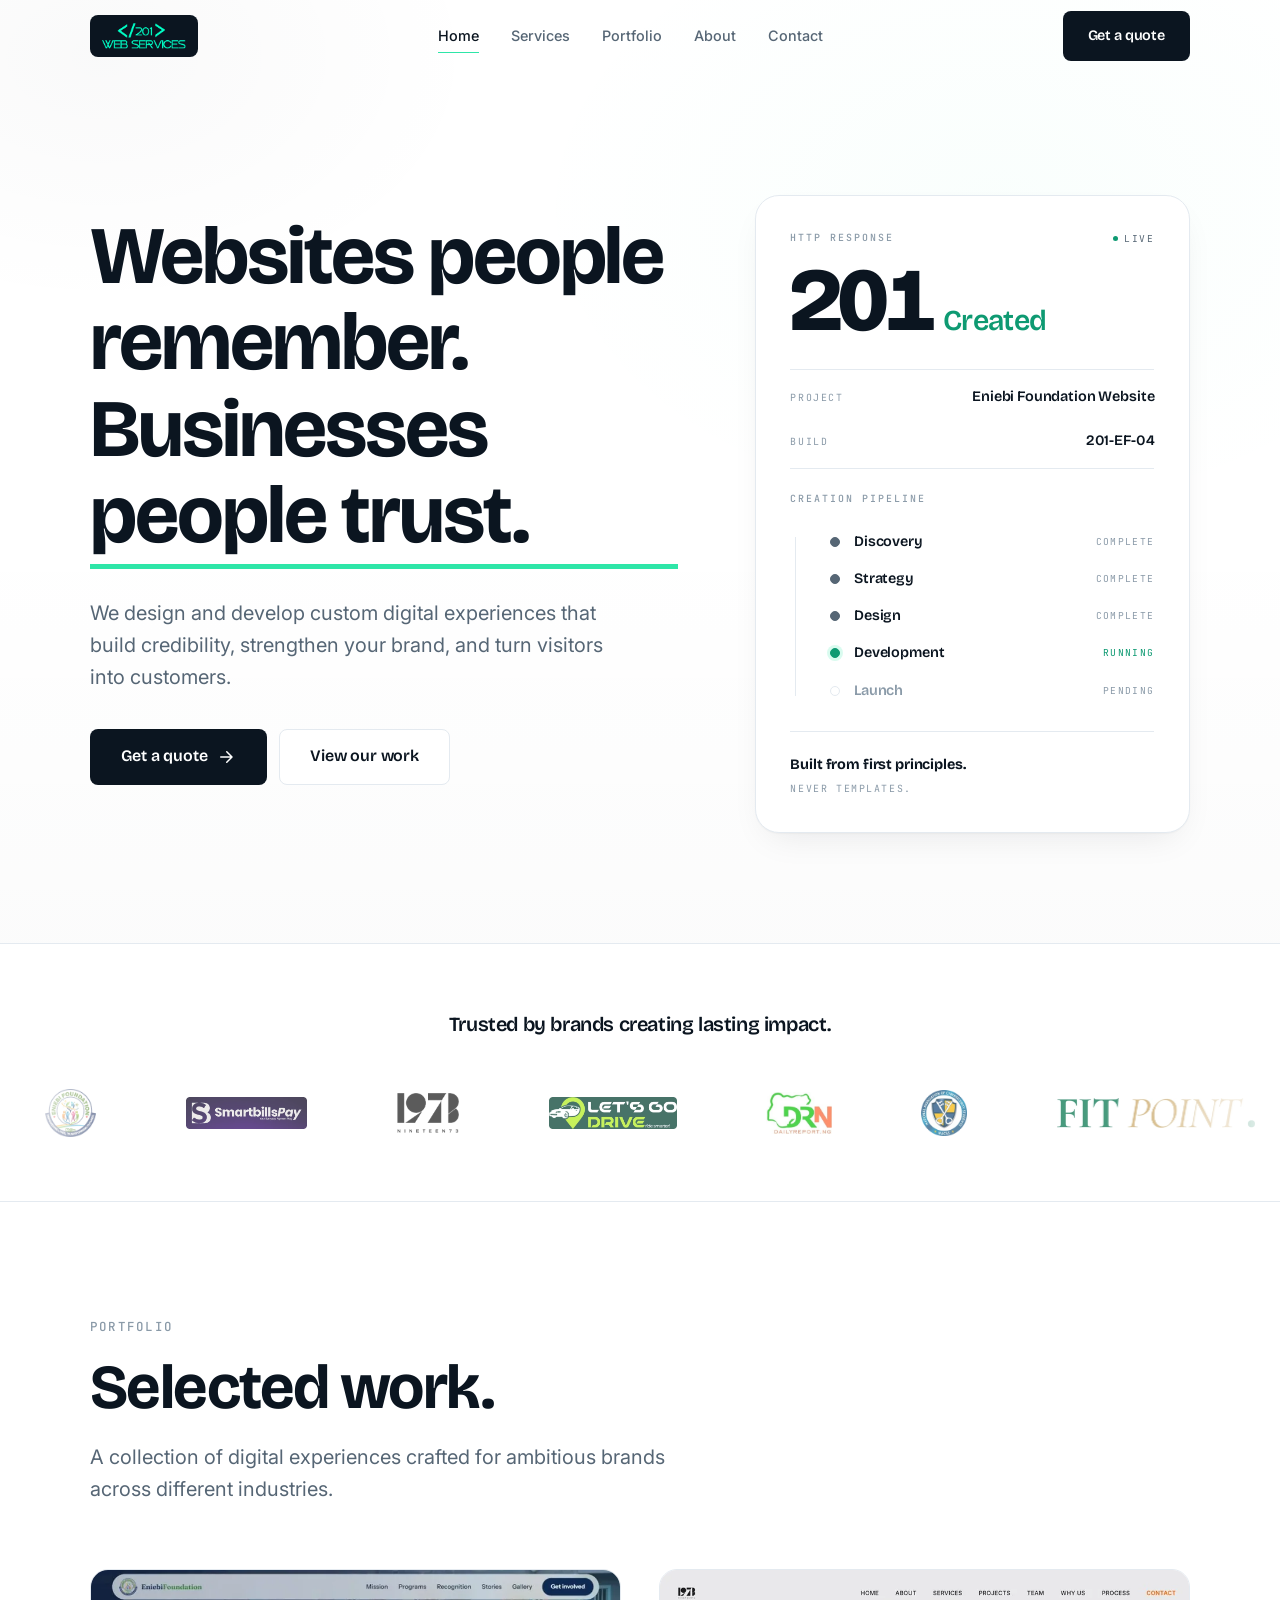
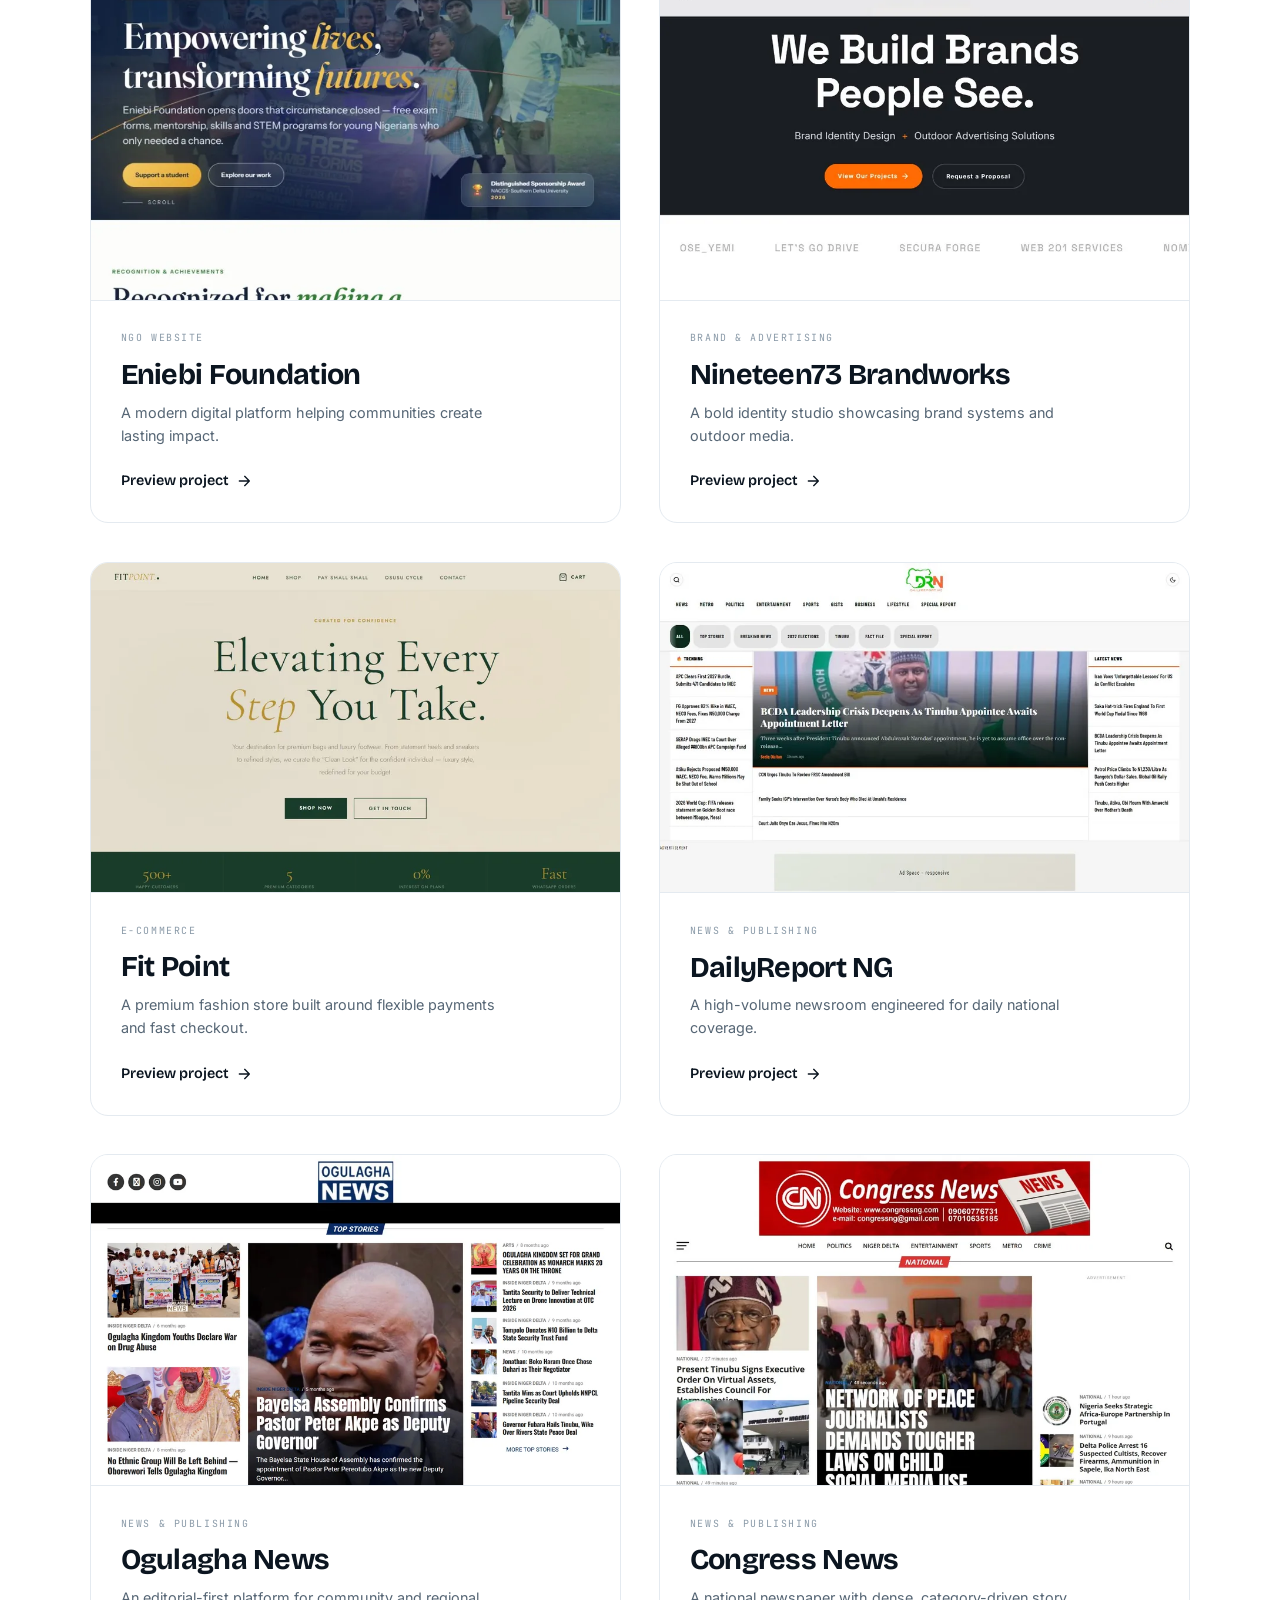
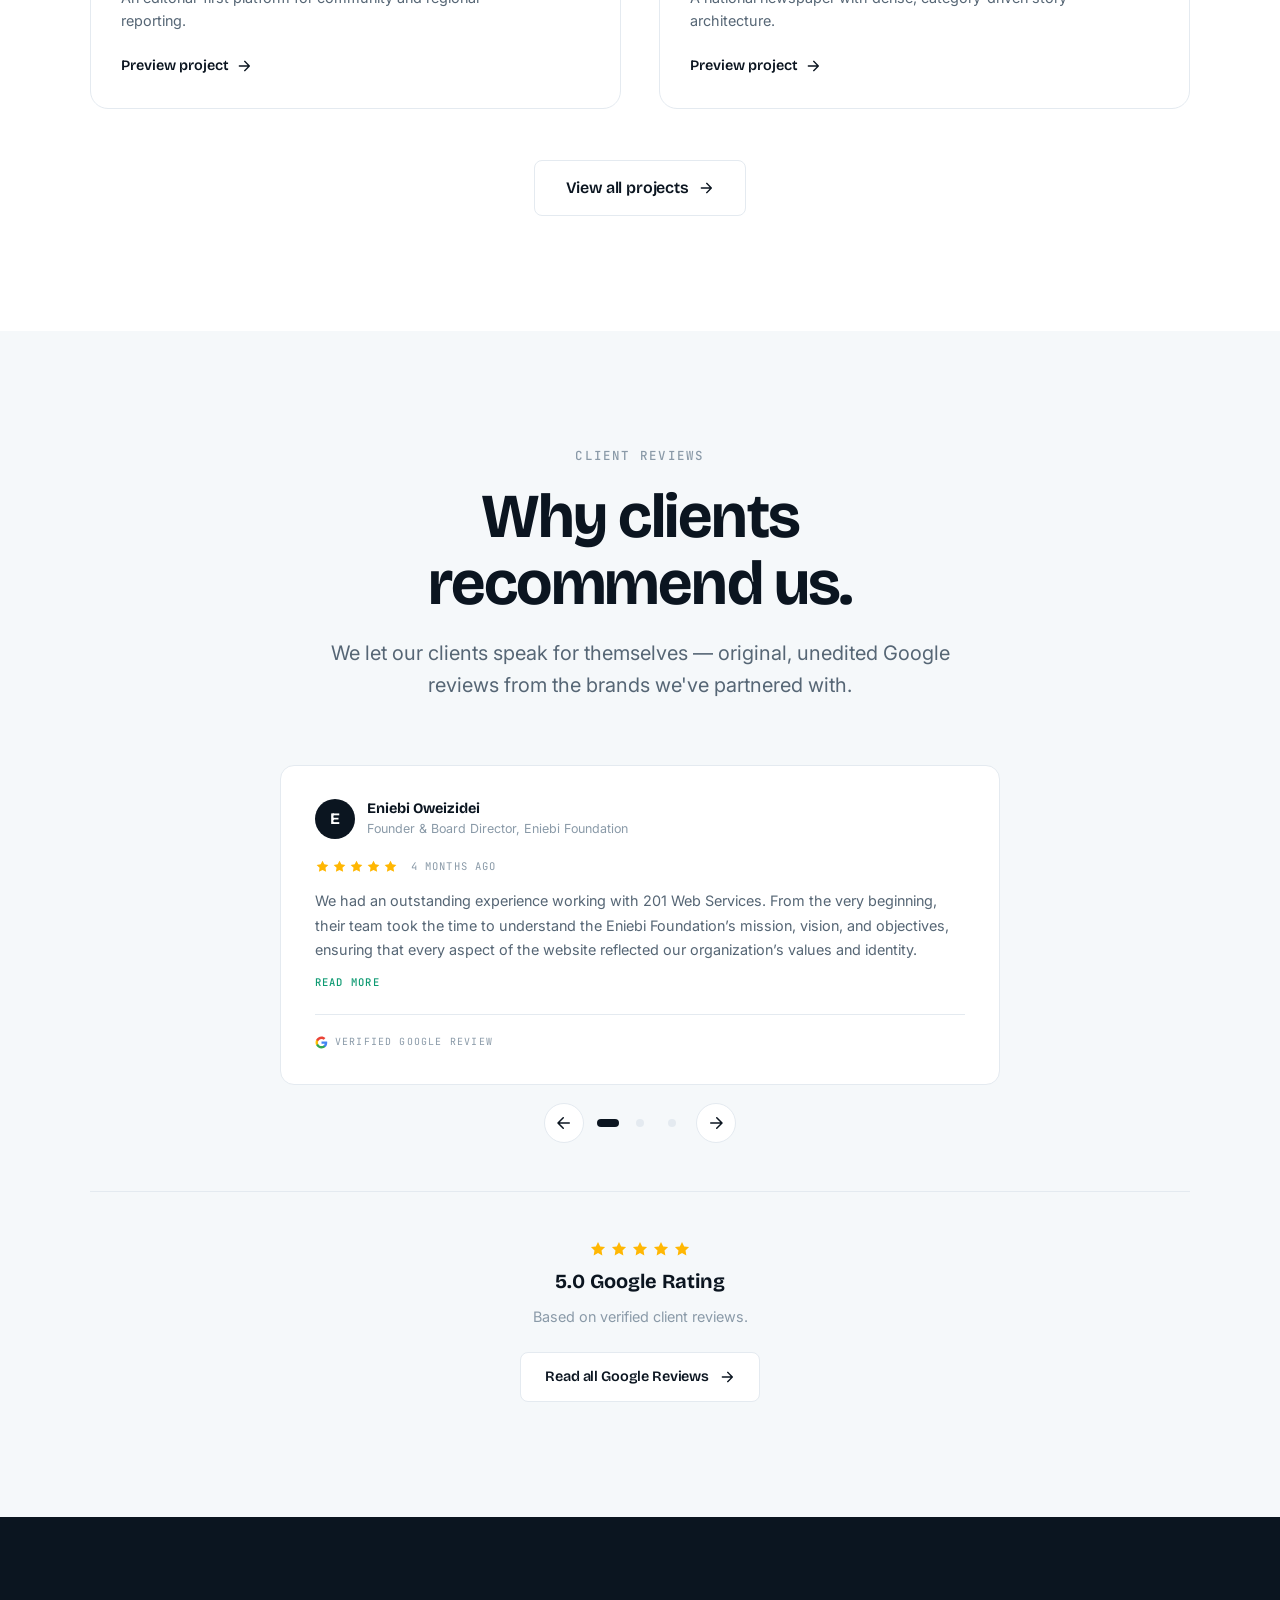
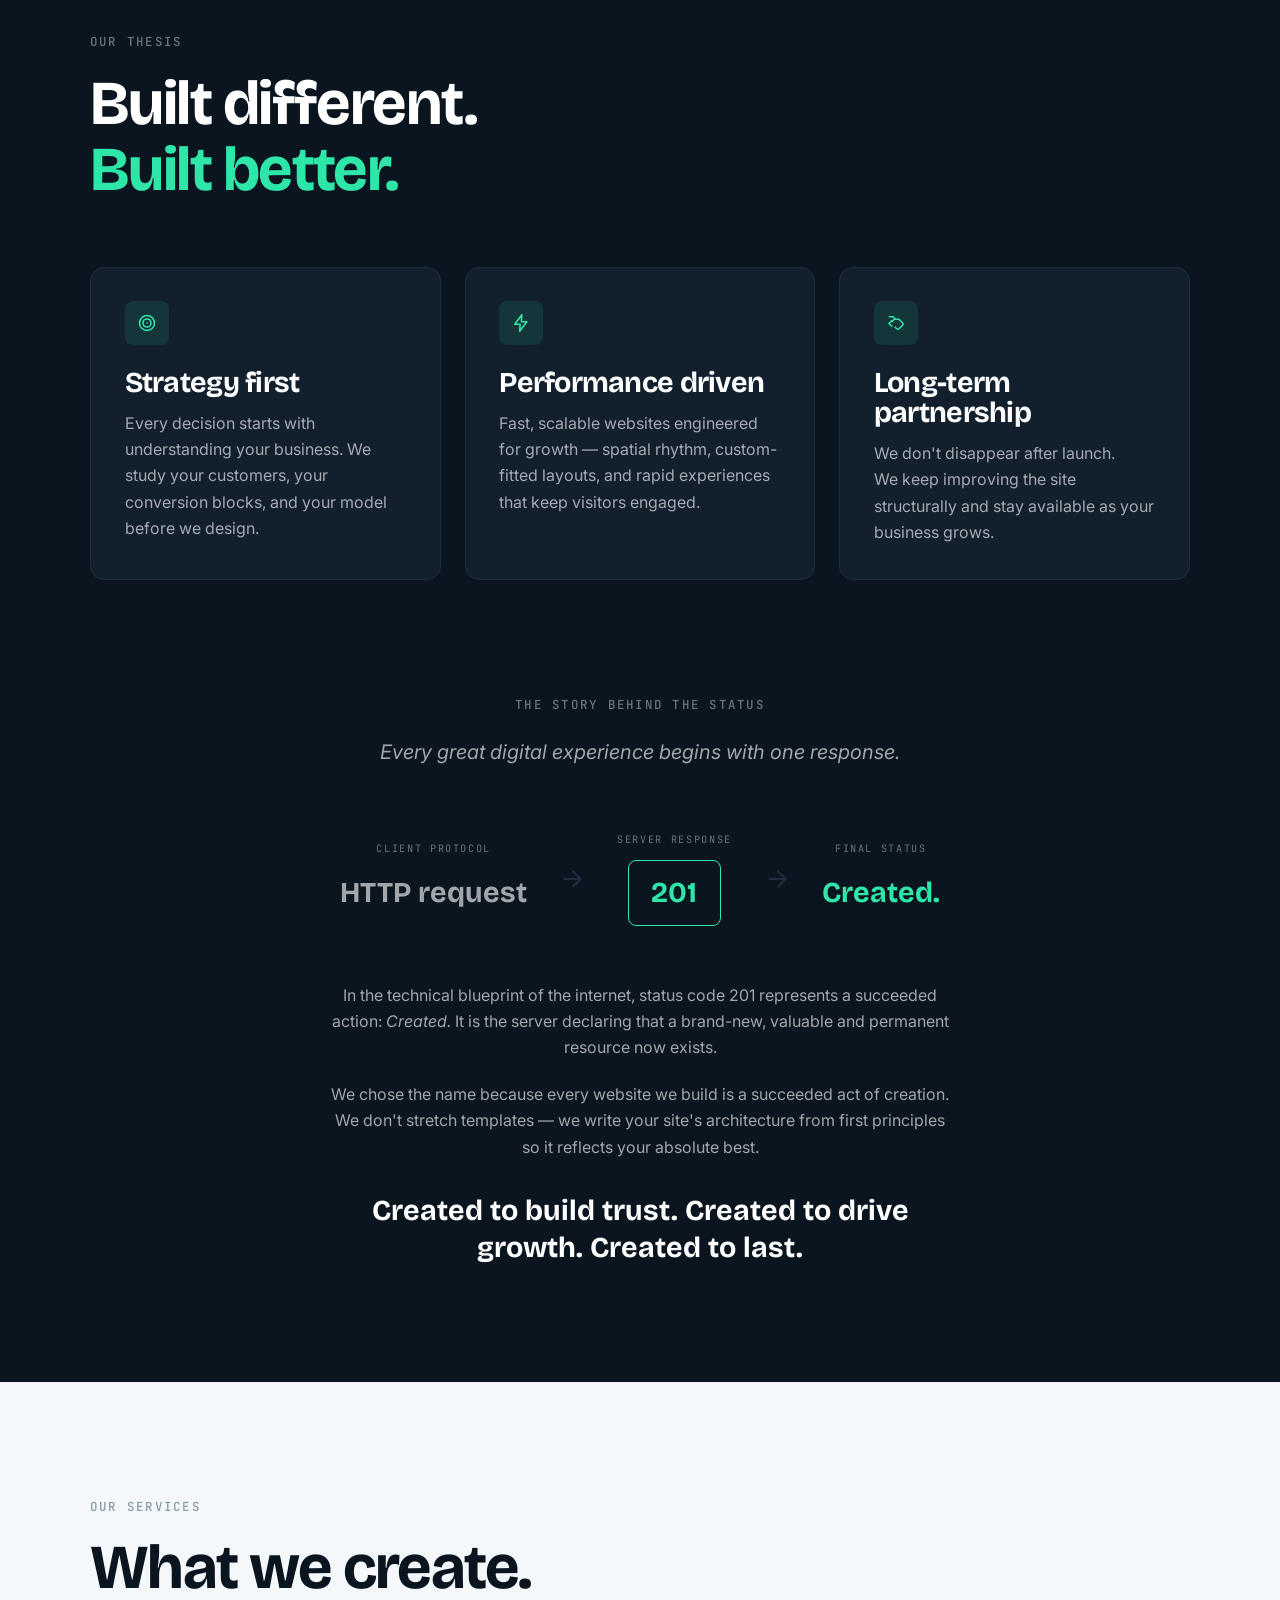
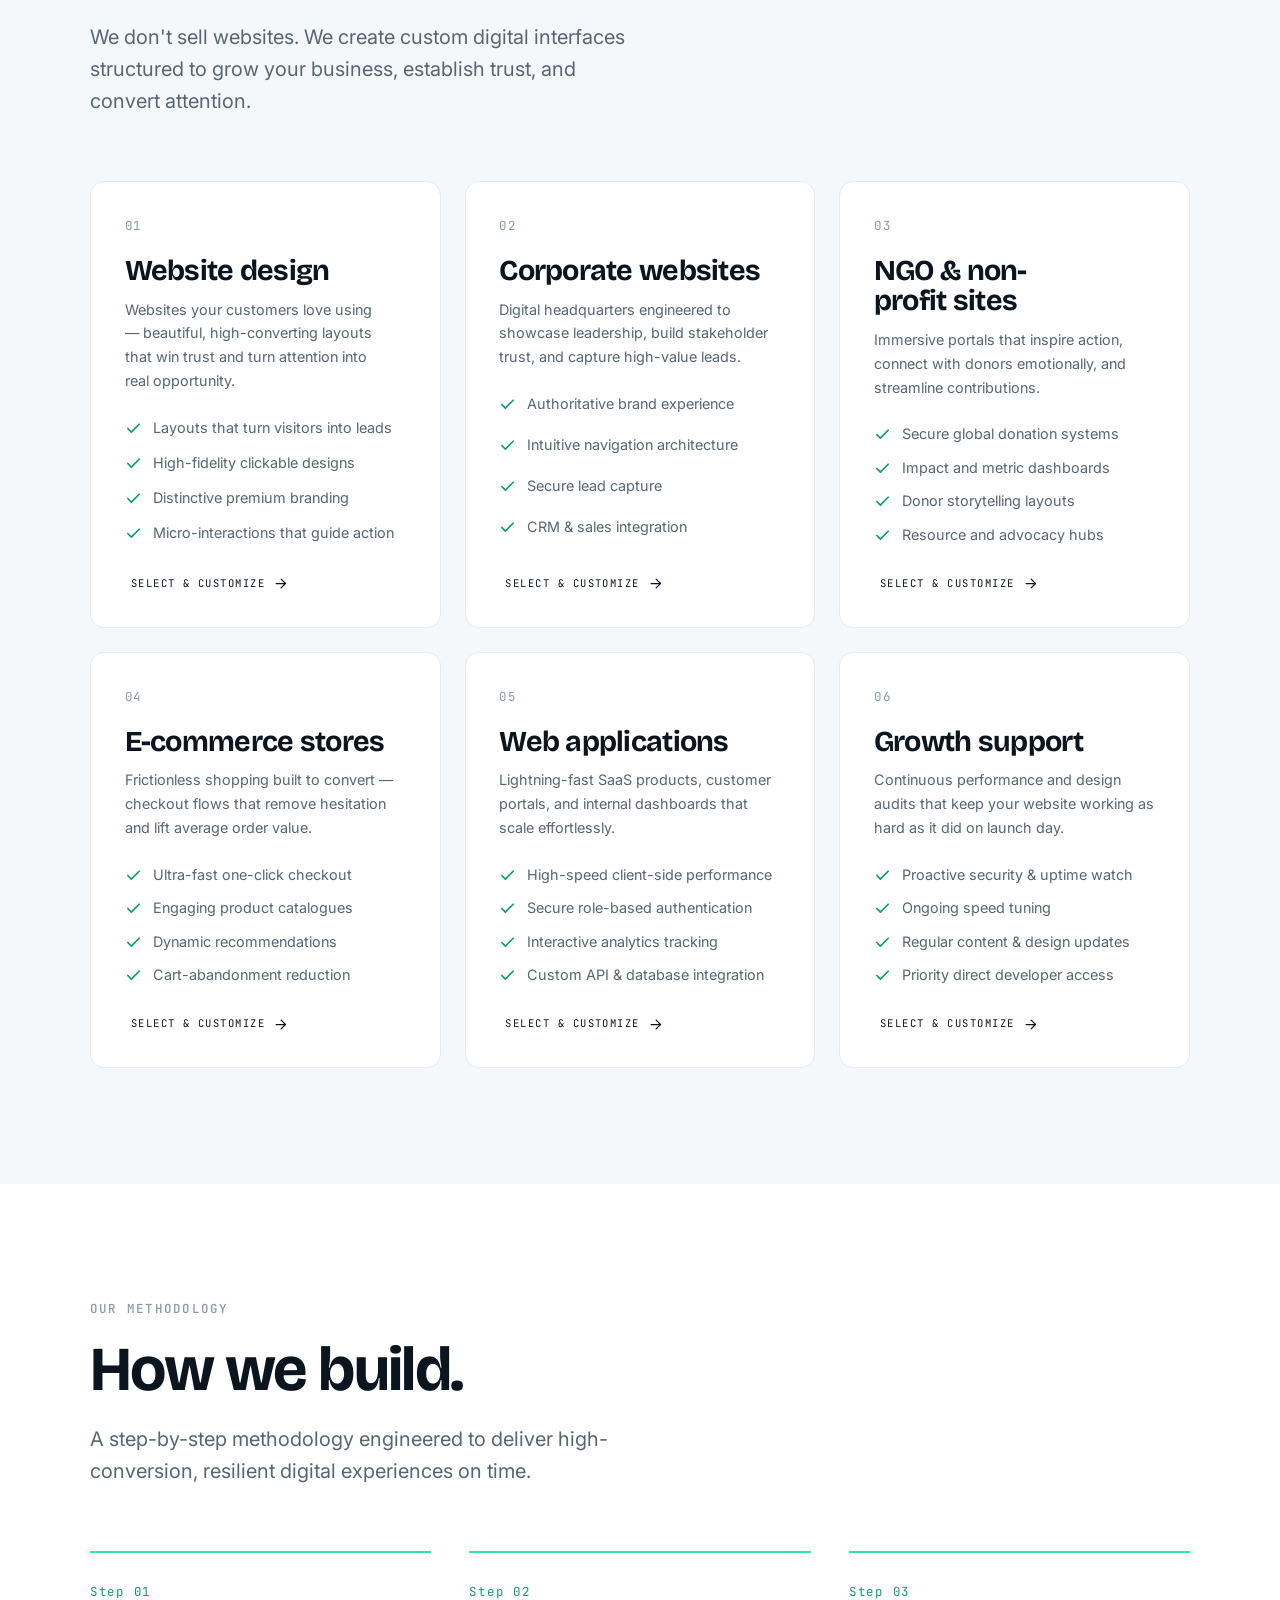
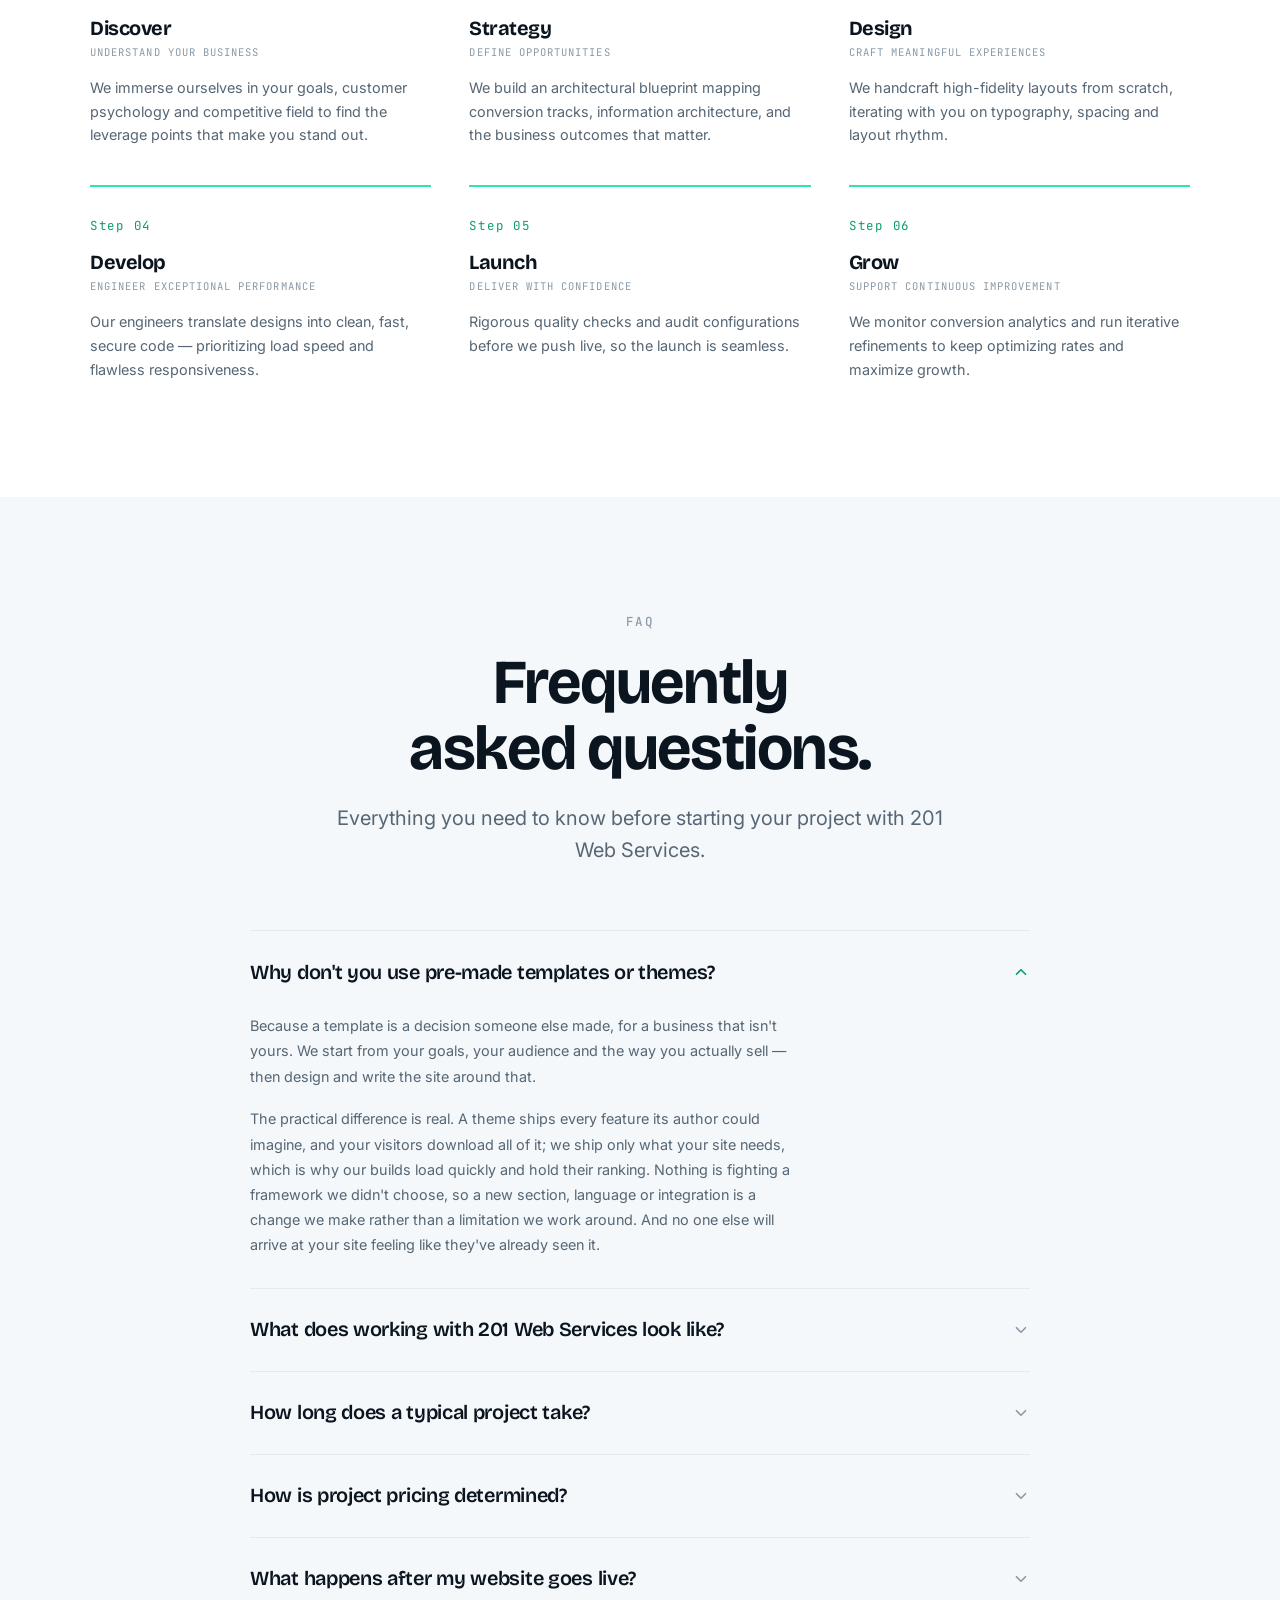
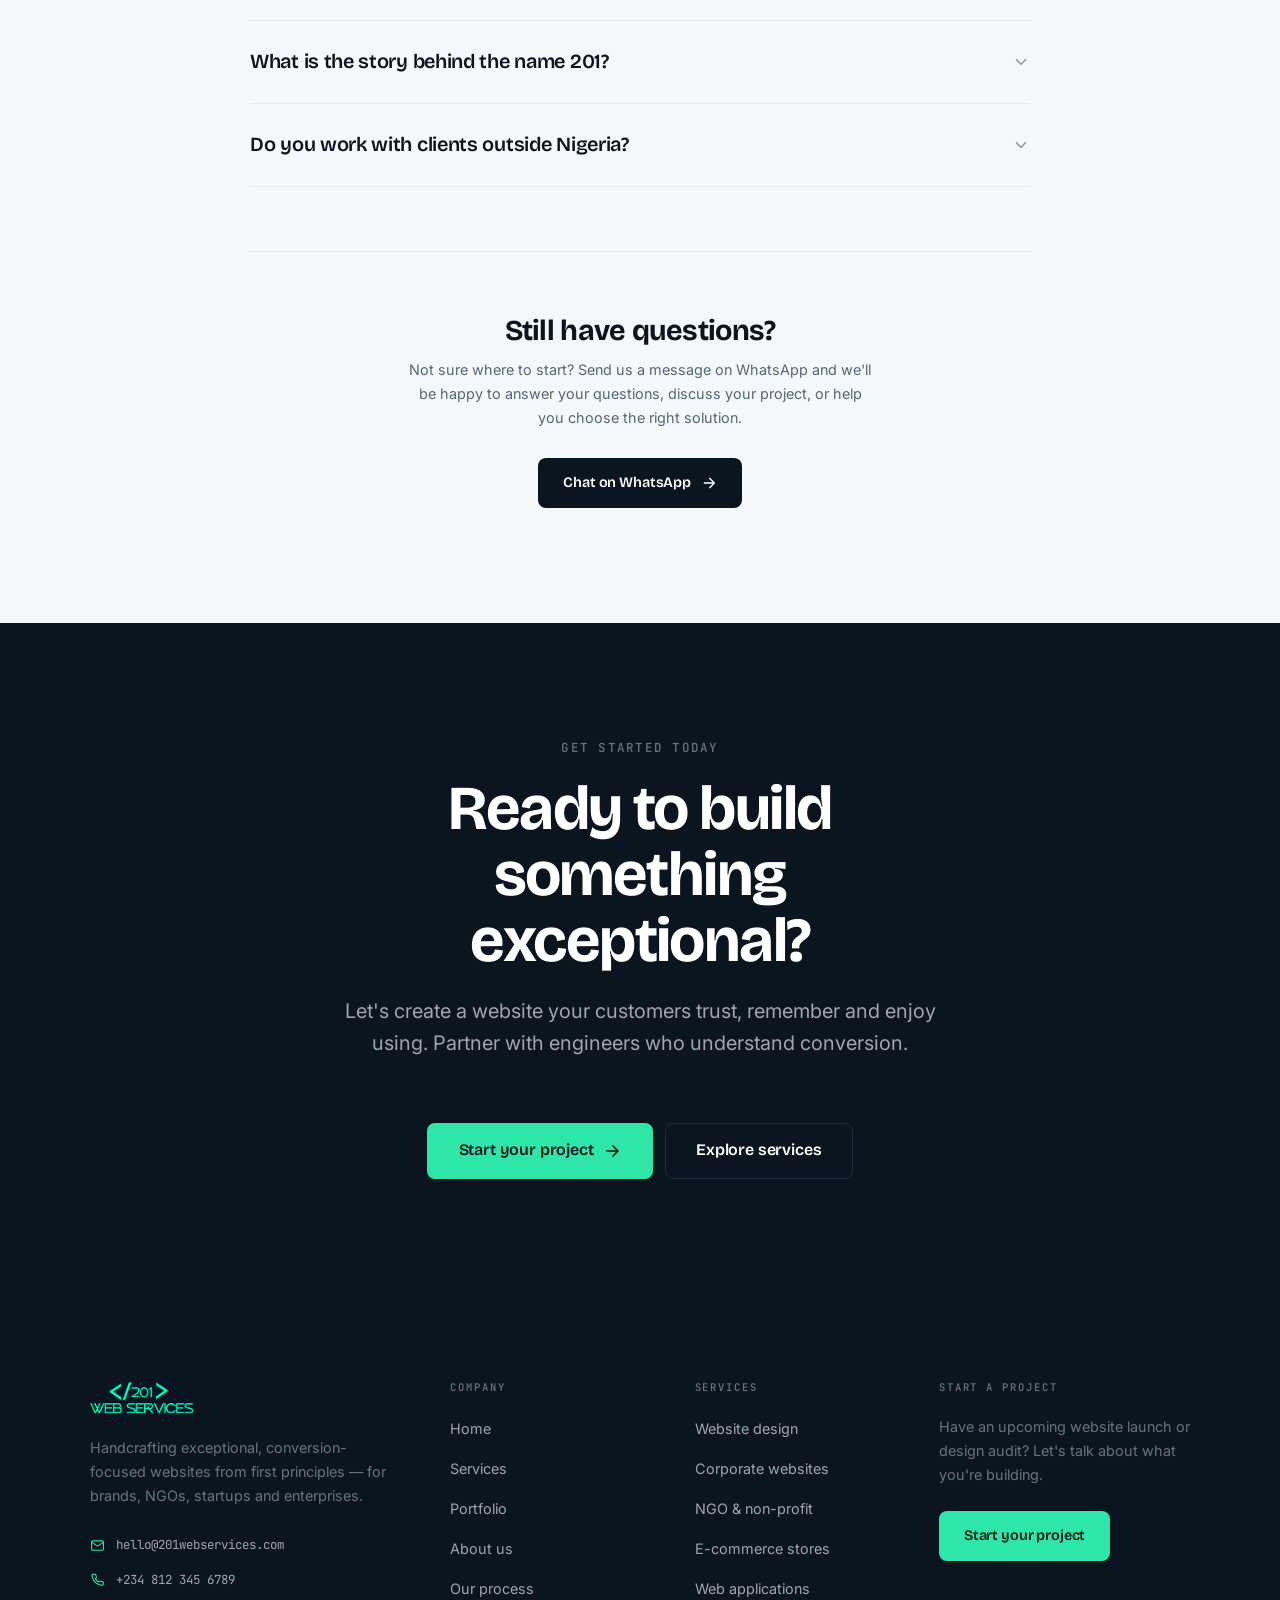
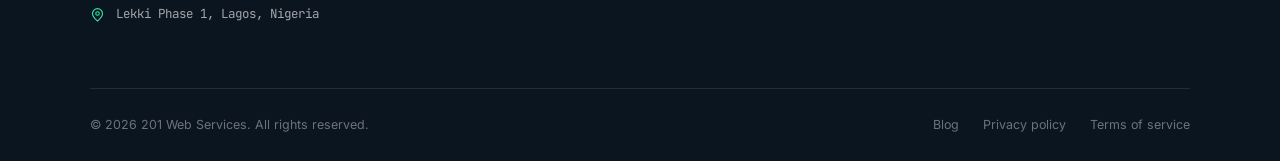
==== index.html @ b35ad569 "Add files via upload" ====
<!DOCTYPE html>
<html lang="en">
<head>
<meta charset="utf-8">
<meta name="viewport" content="width=device-width, initial-scale=1">
<title>201 Web Services — Beautiful Websites. Profitable Businesses.</title>
<meta name="description" content="We handcraft high-converting custom websites for brands, NGOs, startups and enterprises. Designed for growth. Engineered for trust. Lagos → Global.">
<meta name="theme-color" content="#0B1520">

<meta property="og:type" content="website">
<meta property="og:title" content="201 Web Services — Beautiful Websites. Profitable Businesses.">
<meta property="og:description" content="Handcrafting exceptional, conversion-focused websites from first principles.">
<meta property="og:image" content="https://201webservices.com/assets/og-image.png">
<meta name="twitter:card" content="summary_large_image">
<link rel="canonical" href="https://201webservices.com/">

<link rel="icon" href="assets/favicon.svg" type="image/svg+xml">

<link rel="preconnect" href="https://fonts.googleapis.com">
<link rel="preconnect" href="https://fonts.gstatic.com" crossorigin>
<link href="https://fonts.googleapis.com/css2?family=Bricolage+Grotesque:opsz,wght@12..96,600;12..96,700;12..96,800&family=Inter:wght@400;500;600&family=JetBrains+Mono:wght@400;500;700&display=swap" rel="stylesheet">

<link rel="stylesheet" href="css/styles.css">

<!-- Flags JS support before paint so reveal animations never hide content
     from users whose script fails to load. -->
<script>document.documentElement.classList.add('js');</script>
</head>
<body>

<a class="skip-link" href="#main">Skip to content</a>

<!-- Icon sprite: defined once, referenced with <use> throughout -->
<svg class="sprite" width="0" height="0" aria-hidden="true">
  <defs>
    <g id="i-check"><path d="M20 6 9 17l-5-5" fill="none" stroke="currentColor" stroke-width="2.4" stroke-linecap="round" stroke-linejoin="round"/></g>
    <g id="i-check-circle"><circle cx="12" cy="12" r="9.5" fill="none" stroke="currentColor" stroke-width="1.8"/><path d="M8 12.3l2.6 2.6L16 9.5" fill="none" stroke="currentColor" stroke-width="2" stroke-linecap="round" stroke-linejoin="round"/></g>
    <g id="i-arrow-right"><path d="M5 12h14m-6-7 7 7-7 7" fill="none" stroke="currentColor" stroke-width="2" stroke-linecap="round" stroke-linejoin="round"/></g>
    <g id="i-chevron-down"><path d="m6 9 6 6 6-6" fill="none" stroke="currentColor" stroke-width="2.2" stroke-linecap="round" stroke-linejoin="round"/></g>
    <g id="i-star"><path d="m12 2.6 2.9 5.9 6.5.95-4.7 4.6 1.1 6.45L12 17.45 6.2 20.5l1.1-6.45-4.7-4.6 6.5-.95z" fill="currentColor"/></g>
    <g id="i-close"><path d="M18 6 6 18M6 6l12 12" fill="none" stroke="currentColor" stroke-width="2" stroke-linecap="round"/></g>
    <g id="i-menu"><path d="M3 6h18M3 12h18M3 18h18" fill="none" stroke="currentColor" stroke-width="2" stroke-linecap="round"/></g>
    <g id="i-mail"><rect x="2.5" y="4.5" width="19" height="15" rx="2.5" fill="none" stroke="currentColor" stroke-width="1.8"/><path d="m3 7 9 6 9-6" fill="none" stroke="currentColor" stroke-width="1.8" stroke-linecap="round"/></g>
    <g id="i-phone"><path d="M21 16.9v2.6a1.8 1.8 0 0 1-2 1.8 17.6 17.6 0 0 1-7.7-2.7 17.4 17.4 0 0 1-5.3-5.3A17.6 17.6 0 0 1 3.3 5.5a1.8 1.8 0 0 1 1.8-2h2.6a1.8 1.8 0 0 1 1.8 1.6c.1 1 .3 1.9.6 2.8a1.8 1.8 0 0 1-.4 1.9l-1.1 1.1a14.4 14.4 0 0 0 5.3 5.3l1.1-1.1a1.8 1.8 0 0 1 1.9-.4c.9.3 1.8.5 2.8.6a1.8 1.8 0 0 1 1.6 1.9z" fill="none" stroke="currentColor" stroke-width="1.8" stroke-linejoin="round"/></g>
    <g id="i-pin"><path d="M20 10.5c0 5.5-8 12-8 12s-8-6.5-8-12a8 8 0 0 1 16 0z" fill="none" stroke="currentColor" stroke-width="1.8" stroke-linejoin="round"/><circle cx="12" cy="10.3" r="2.8" fill="none" stroke="currentColor" stroke-width="1.8"/></g>
    <g id="i-target"><circle cx="12" cy="12" r="9" fill="none" stroke="currentColor" stroke-width="1.9"/><circle cx="12" cy="12" r="4.8" fill="none" stroke="currentColor" stroke-width="1.9"/><circle cx="12" cy="12" r="1" fill="currentColor"/></g>
    <g id="i-zap"><path d="M13 2 4.5 13.5H11l-.6 8.5L19 10.5h-6.5z" fill="none" stroke="currentColor" stroke-width="1.9" stroke-linejoin="round"/></g>
    <g id="i-handshake"><path d="m11 17 2 2a1.8 1.8 0 0 0 2.6 0l4.4-4.4a1.8 1.8 0 0 0 0-2.6L15.5 7.5H10L7 10.5" fill="none" stroke="currentColor" stroke-width="1.8" stroke-linecap="round" stroke-linejoin="round"/><path d="M3.5 12.5 7 9m-3.5 3.5L7 16m4-9L8.5 4.5H4" fill="none" stroke="currentColor" stroke-width="1.8" stroke-linecap="round" stroke-linejoin="round"/></g>
    <g id="i-google"><path fill="#4285F4" d="M22.56 12.25c0-.78-.07-1.53-.2-2.25H12v4.26h5.92c-.26 1.37-1.04 2.53-2.21 3.31v2.77h3.57c2.08-1.92 3.28-4.74 3.28-8.09z"/><path fill="#34A853" d="M12 23c2.97 0 5.46-.98 7.28-2.66l-3.57-2.77c-.98.66-2.23 1.06-3.71 1.06-2.86 0-5.29-1.93-6.16-4.53H2.18v2.84C3.99 20.53 7.7 23 12 23z"/><path fill="#FBBC05" d="M5.84 14.09c-.22-.66-.35-1.36-.35-2.09s.13-1.43.35-2.09V7.07H2.18C1.43 8.55 1 10.22 1 12s.43 3.45 1.18 4.93l2.85-2.22.81-.62z"/><path fill="#EA4335" d="M12 5.38c1.62 0 3.06.56 4.21 1.64l3.15-3.15C17.45 2.09 14.97 1 12 1 7.7 1 3.99 3.47 2.18 7.07l3.66 2.84c.87-2.6 3.3-4.53 6.16-4.53z"/></g>
  </defs>
</svg>

<!-- ============================================================ Header -->
<header class="header" id="header">
  <div class="wrap">
    <a class="brand brand--chip" href="#top" aria-label="201 Web Services — home">
      <img class="brand__logo" src="assets/logo-mark.png" alt=""
           width="123" height="38" decoding="async">
    </a>

    <nav class="nav" id="nav" aria-label="Primary">
      <a href="#top">Home</a>
      <a href="#services">Services</a>
      <a href="projects.html">Portfolio</a>
      <a href="#about">About</a>
      <a href="contact.html">Contact</a>
    </nav>

    <div class="header-actions">
      <button class="btn btn--primary" data-quote>Get a quote</button>
      <button class="burger" id="burger" aria-label="Open menu" aria-expanded="false" aria-controls="drawer">
        <svg width="22" height="22" viewBox="0 0 24 24"><use href="#i-menu"/></svg>
      </button>
    </div>
  </div>
</header>

<div class="drawer" id="drawer">
  <a href="#top">Home</a>
  <a href="#services">Services</a>
  <a href="projects.html">Portfolio</a>
  <a href="#about">About</a>
  <a href="contact.html">Contact</a>
  <button class="btn btn--primary btn--block" data-quote>Get a quote</button>
</div>

<main id="main">

<!-- ============================================================== Hero -->
<section class="hero" id="top">
  <div class="wrap hero-inner">
    <div>
      <h1 data-reveal>
        Websites people remember.<br>
        <span class="u">Businesses people trust.</span>
      </h1>

      <p class="lede" data-reveal>
        We design and develop custom digital experiences that build credibility,
        strengthen your brand, and turn visitors into customers.
      </p>

      <div class="btn-row" data-reveal>
        <button class="btn btn--primary btn--lg" data-quote>
          Get a quote
          <svg width="18" height="18" viewBox="0 0 24 24" aria-hidden="true"><use href="#i-arrow-right"/></svg>
        </button>
        <a class="btn btn--ghost btn--lg" href="#portfolio">View our work</a>
      </div>

      <p class="hero-proof" data-reveal>
        <svg viewBox="0 0 24 24" aria-hidden="true"><use href="#i-check"/></svg>
        Helping businesses turn visitors into customers.
      </p>
    </div>

    <!-- Signature brand element: the Creation Manifest.
         The 201 numeral is treated as a logo — everything else is set as a
         manifest around it: response, project, pipeline, provenance. -->
    <aside class="manifest" data-reveal aria-label="201 Created — a project in the studio">

      <div class="manifest__top">
        <span class="manifest__label">HTTP response</span>
        <span class="manifest__live">
          <span class="manifest__pulse" aria-hidden="true"></span>
          Live
        </span>
      </div>

      <p class="manifest__code">
        <span class="manifest__num">201</span>
        <span class="manifest__created">Created</span>
      </p>

      <dl class="manifest__rows">
        <div>
          <dt>Project</dt>
          <dd>Eniebi Foundation Website</dd>
        </div>
        <div>
          <dt>Build</dt>
          <dd>201-EF-04</dd>
        </div>
      </dl>

      <div class="pipeline">
        <span class="manifest__label">Creation pipeline</span>
        <ol class="pipeline__list">
          <li class="pipe pipe--done"><span class="pipe__mark" aria-hidden="true"></span><span class="pipe__name">Discovery</span><span class="pipe__state">Complete</span></li>
          <li class="pipe pipe--done"><span class="pipe__mark" aria-hidden="true"></span><span class="pipe__name">Strategy</span><span class="pipe__state">Complete</span></li>
          <li class="pipe pipe--done"><span class="pipe__mark" aria-hidden="true"></span><span class="pipe__name">Design</span><span class="pipe__state">Complete</span></li>
          <li class="pipe pipe--active" aria-current="step"><span class="pipe__mark" aria-hidden="true"></span><span class="pipe__name">Development</span><span class="pipe__state">Running</span></li>
          <li class="pipe"><span class="pipe__mark" aria-hidden="true"></span><span class="pipe__name">Launch</span><span class="pipe__state">Pending</span></li>
        </ol>
      </div>

      <footer class="manifest__foot">
        <p class="manifest__principle">Built from first principles.</p>
        <p class="manifest__never">Never templates.</p>
      </footer>
    </aside>
  </div>
</section>

<!-- ========================================================= Trusted by -->
<section class="trusted">
  <div class="wrap">
    <p class="trusted__head" data-reveal>Trusted by brands creating lasting impact.</p>
  </div>

  <!-- Two identical tracks inside one moving rail. The rail travels exactly
       one track width, so the loop point is invisible. -->
  <div class="marquee">
    <div class="marquee__rail">
      <ul class="marquee__track">
        <li class="logo logo--eniebi"><img src="assets/logos/eniebi-foundation.webp" alt="Eniebi Foundation" width="129" height="120" decoding="async"></li>
        <li class="logo logo--smartbillspay"><img src="assets/logos/smartbillspay.webp" alt="SmartbillsPay" width="455" height="120" decoding="async"></li>
        <li class="logo logo--nineteen73"><img src="assets/logos/nineteen73.webp" alt="Nineteen73" width="187" height="120" decoding="async"></li>
        <li class="logo logo--letsgodrive"><img src="assets/logos/lets-go-drive.webp" alt="Let's Go Drive" width="479" height="120" decoding="async"></li>
        <li class="logo logo--drn"><img src="assets/logos/dailyreport-ng.webp" alt="DailyReport.NG" width="187" height="120" decoding="async"></li>
        <li class="logo logo--nacss"><img src="assets/logos/nacss.webp" alt="National Association of Cybersecurity Students" width="120" height="120" decoding="async"></li>
        <li class="logo logo--fitpoint"><img src="assets/logos/fit-point.webp" alt="Fit Point" width="794" height="120" decoding="async"></li>
        <li class="logo logo--secura"><img src="assets/logos/secura-forge.webp" alt="SecuraForge" width="162" height="120" decoding="async"></li>
        <li class="logo logo--teemo"><img src="assets/logos/teemo-varieties.webp" alt="Teemo Varieties" width="149" height="120" decoding="async"></li>
        <li class="logo logo--nomxy"><img src="assets/logos/nomxy-bites.webp" alt="Nomxy Bites" width="521" height="120" decoding="async"></li>
        <li class="logo logo--sdu"><img src="assets/logos/southern-delta-university.webp" alt="Southern Delta University" width="106" height="120" decoding="async"></li>
        <li class="logo logo--raida"><img src="assets/logos/raida.webp" alt="Raida" width="92" height="120" decoding="async"></li>
        <li class="logo logo--ogulagha"><img src="assets/logos/ogulagha-news.webp" alt="Ogulagha News" width="120" height="120" decoding="async"></li>
      </ul>
      <ul class="marquee__track" aria-hidden="true">
        <li class="logo logo--eniebi"><img src="assets/logos/eniebi-foundation.webp" alt="" width="129" height="120" decoding="async"></li>
        <li class="logo logo--smartbillspay"><img src="assets/logos/smartbillspay.webp" alt="" width="455" height="120" decoding="async"></li>
        <li class="logo logo--nineteen73"><img src="assets/logos/nineteen73.webp" alt="" width="187" height="120" decoding="async"></li>
        <li class="logo logo--letsgodrive"><img src="assets/logos/lets-go-drive.webp" alt="" width="479" height="120" decoding="async"></li>
        <li class="logo logo--drn"><img src="assets/logos/dailyreport-ng.webp" alt="" width="187" height="120" decoding="async"></li>
        <li class="logo logo--nacss"><img src="assets/logos/nacss.webp" alt="" width="120" height="120" decoding="async"></li>
        <li class="logo logo--fitpoint"><img src="assets/logos/fit-point.webp" alt="" width="794" height="120" decoding="async"></li>
        <li class="logo logo--secura"><img src="assets/logos/secura-forge.webp" alt="" width="162" height="120" decoding="async"></li>
        <li class="logo logo--teemo"><img src="assets/logos/teemo-varieties.webp" alt="" width="149" height="120" decoding="async"></li>
        <li class="logo logo--nomxy"><img src="assets/logos/nomxy-bites.webp" alt="" width="521" height="120" decoding="async"></li>
        <li class="logo logo--sdu"><img src="assets/logos/southern-delta-university.webp" alt="" width="106" height="120" decoding="async"></li>
        <li class="logo logo--raida"><img src="assets/logos/raida.webp" alt="" width="92" height="120" decoding="async"></li>
        <li class="logo logo--ogulagha"><img src="assets/logos/ogulagha-news.webp" alt="" width="120" height="120" decoding="async"></li>
      </ul>
      <ul class="marquee__track" aria-hidden="true">
        <li class="logo logo--eniebi"><img src="assets/logos/eniebi-foundation.webp" alt="" width="129" height="120" decoding="async"></li>
        <li class="logo logo--smartbillspay"><img src="assets/logos/smartbillspay.webp" alt="" width="455" height="120" decoding="async"></li>
        <li class="logo logo--nineteen73"><img src="assets/logos/nineteen73.webp" alt="" width="187" height="120" decoding="async"></li>
        <li class="logo logo--letsgodrive"><img src="assets/logos/lets-go-drive.webp" alt="" width="479" height="120" decoding="async"></li>
        <li class="logo logo--drn"><img src="assets/logos/dailyreport-ng.webp" alt="" width="187" height="120" decoding="async"></li>
        <li class="logo logo--nacss"><img src="assets/logos/nacss.webp" alt="" width="120" height="120" decoding="async"></li>
        <li class="logo logo--fitpoint"><img src="assets/logos/fit-point.webp" alt="" width="794" height="120" decoding="async"></li>
        <li class="logo logo--secura"><img src="assets/logos/secura-forge.webp" alt="" width="162" height="120" decoding="async"></li>
        <li class="logo logo--teemo"><img src="assets/logos/teemo-varieties.webp" alt="" width="149" height="120" decoding="async"></li>
        <li class="logo logo--nomxy"><img src="assets/logos/nomxy-bites.webp" alt="" width="521" height="120" decoding="async"></li>
        <li class="logo logo--sdu"><img src="assets/logos/southern-delta-university.webp" alt="" width="106" height="120" decoding="async"></li>
        <li class="logo logo--raida"><img src="assets/logos/raida.webp" alt="" width="92" height="120" decoding="async"></li>
        <li class="logo logo--ogulagha"><img src="assets/logos/ogulagha-news.webp" alt="" width="120" height="120" decoding="async"></li>
      </ul>
    </div>
  </div>
</section>

<!-- ========================================================== Portfolio -->
<section class="section" id="portfolio">
  <div class="wrap">
    <div class="head" data-reveal>
      <span class="label">Portfolio</span>
      <h2>Selected work.</h2>
      <p class="lede">
        A collection of digital experiences crafted for ambitious brands across
        different industries.
      </p>
    </div>

    <div class="work-grid">
        <button class="work-card" type="button"
                aria-haspopup="dialog"
                data-preview
                data-slug="eniebi-foundation"
                data-name="Eniebi Foundation"
                data-industry="NGO Website"
                data-desc="A modern digital platform helping communities create lasting impact."
                data-domain="eniebifoundation.org"
                data-url="https://eniebifoundation.org"
                data-tech="Custom Build • Tailwind CSS • Netlify"
                data-full="assets/work/eniebi-foundation.webp">
          <span class="work-card__shot">
            <img src="assets/work/eniebi-foundation-card.webp" alt="Eniebi Foundation homepage" width="900" height="562" loading="lazy" decoding="async">
          </span>
          <span class="work-card__body">
            <span class="work-card__industry">NGO Website</span>
            <span class="work-card__name">Eniebi Foundation</span>
            <span class="work-card__desc">A modern digital platform helping communities create lasting impact.</span>
            <span class="work-card__cta">
              Preview project
              <svg viewBox="0 0 24 24" aria-hidden="true"><use href="#i-arrow-right"/></svg>
            </span>
          </span>
        </button>

        <button class="work-card" type="button"
                aria-haspopup="dialog"
                data-preview
                data-slug="nineteen73"
                data-name="Nineteen73 Brandworks"
                data-industry="Brand &amp; Advertising"
                data-desc="A bold identity studio showcasing brand systems and outdoor media."
                data-domain="nineteen73brandworks.ng"
                data-url="https://nineteen73brandworks.ng"
                data-tech="Custom Build • Tailwind CSS • Netlify"
                data-full="assets/work/nineteen73.webp">
          <span class="work-card__shot">
            <img src="assets/work/nineteen73-card.webp" alt="Nineteen73 Brandworks homepage" width="900" height="562" loading="lazy" decoding="async">
          </span>
          <span class="work-card__body">
            <span class="work-card__industry">Brand &amp; Advertising</span>
            <span class="work-card__name">Nineteen73 Brandworks</span>
            <span class="work-card__desc">A bold identity studio showcasing brand systems and outdoor media.</span>
            <span class="work-card__cta">
              Preview project
              <svg viewBox="0 0 24 24" aria-hidden="true"><use href="#i-arrow-right"/></svg>
            </span>
          </span>
        </button>

        <button class="work-card" type="button"
                aria-haspopup="dialog"
                data-preview
                data-slug="fit-point"
                data-name="Fit Point"
                data-industry="E-commerce"
                data-desc="A premium fashion store built around flexible payments and fast checkout."
                data-domain="fitpoint.ng"
                data-url="https://fitpoint.ng"
                data-tech="Custom Storefront • WhatsApp Ordering • Netlify"
                data-full="assets/work/fit-point.webp">
          <span class="work-card__shot">
            <img src="assets/work/fit-point-card.webp" alt="Fit Point homepage" width="900" height="562" loading="lazy" decoding="async">
          </span>
          <span class="work-card__body">
            <span class="work-card__industry">E-commerce</span>
            <span class="work-card__name">Fit Point</span>
            <span class="work-card__desc">A premium fashion store built around flexible payments and fast checkout.</span>
            <span class="work-card__cta">
              Preview project
              <svg viewBox="0 0 24 24" aria-hidden="true"><use href="#i-arrow-right"/></svg>
            </span>
          </span>
        </button>

        <button class="work-card" type="button"
                aria-haspopup="dialog"
                data-preview
                data-slug="dailyreport-ng"
                data-name="DailyReport NG"
                data-industry="News &amp; Publishing"
                data-desc="A high-volume newsroom engineered for daily national coverage."
                data-domain="dailyreport.ng"
                data-url="https://dailyreport.ng"
                data-tech="WordPress • Custom Theme • Performance SEO"
                data-full="assets/work/dailyreport-ng.webp">
          <span class="work-card__shot">
            <img src="assets/work/dailyreport-ng-card.webp" alt="DailyReport NG homepage" width="900" height="562" loading="lazy" decoding="async">
          </span>
          <span class="work-card__body">
            <span class="work-card__industry">News &amp; Publishing</span>
            <span class="work-card__name">DailyReport NG</span>
            <span class="work-card__desc">A high-volume newsroom engineered for daily national coverage.</span>
            <span class="work-card__cta">
              Preview project
              <svg viewBox="0 0 24 24" aria-hidden="true"><use href="#i-arrow-right"/></svg>
            </span>
          </span>
        </button>

        <button class="work-card" type="button"
                aria-haspopup="dialog"
                data-preview
                data-slug="ogulagha-news"
                data-name="Ogulagha News"
                data-industry="News &amp; Publishing"
                data-desc="An editorial-first platform for community and regional reporting."
                data-domain="ogulaghanews.com"
                data-url="https://ogulaghanews.com"
                data-tech="WordPress • Custom Theme • Performance SEO"
                data-full="assets/work/ogulagha-news.webp">
          <span class="work-card__shot">
            <img src="assets/work/ogulagha-news-card.webp" alt="Ogulagha News homepage" width="900" height="562" loading="lazy" decoding="async">
          </span>
          <span class="work-card__body">
            <span class="work-card__industry">News &amp; Publishing</span>
            <span class="work-card__name">Ogulagha News</span>
            <span class="work-card__desc">An editorial-first platform for community and regional reporting.</span>
            <span class="work-card__cta">
              Preview project
              <svg viewBox="0 0 24 24" aria-hidden="true"><use href="#i-arrow-right"/></svg>
            </span>
          </span>
        </button>

        <button class="work-card" type="button"
                aria-haspopup="dialog"
                data-preview
                data-slug="congress-news"
                data-name="Congress News"
                data-industry="News &amp; Publishing"
                data-desc="A national newspaper with dense, category-driven story architecture."
                data-domain="congressng.com"
                data-url="https://www.congressng.com"
                data-tech="WordPress • Custom Theme • Performance SEO"
                data-full="assets/work/congress-news.webp">
          <span class="work-card__shot">
            <img src="assets/work/congress-news-card.webp" alt="Congress News homepage" width="900" height="562" loading="lazy" decoding="async">
          </span>
          <span class="work-card__body">
            <span class="work-card__industry">News &amp; Publishing</span>
            <span class="work-card__name">Congress News</span>
            <span class="work-card__desc">A national newspaper with dense, category-driven story architecture.</span>
            <span class="work-card__cta">
              Preview project
              <svg viewBox="0 0 24 24" aria-hidden="true"><use href="#i-arrow-right"/></svg>
            </span>
          </span>
        </button>
    </div>

    <div class="work-more" data-reveal>
      <a class="btn btn--ghost btn--lg" href="projects.html">
        View all projects
        <svg width="16" height="16" viewBox="0 0 24 24" aria-hidden="true"><use href="#i-arrow-right"/></svg>
      </a>
    </div>
  </div>
</section>

<!-- ============================================================ Reviews -->
<section class="section section--alt">
  <div class="wrap">
    <div class="head head--center" data-reveal>
      <span class="label">Client reviews</span>
      <h2>Why clients recommend us.</h2>
      <p class="lede">
        We let our clients speak for themselves — original, unedited Google
        reviews from the brands we've partnered with.
      </p>
    </div>

    <div class="reviews-slider" data-reveal>
      <div class="reviews-track">

        <article class="card review is-active">
          <div class="review__head">
            <span class="avatar" aria-hidden="true">E</span>
            <span class="review__who">
              <b>Eniebi Oweizidei</b>
              <span>Founder &amp; Board Director, Eniebi Foundation</span>
            </span>
          </div>
          <div class="review__meta">
            <div class="review__stars" role="img" aria-label="Rated 5 out of 5 stars">
              <svg viewBox="0 0 24 24"><use href="#i-star"/></svg><svg viewBox="0 0 24 24"><use href="#i-star"/></svg><svg viewBox="0 0 24 24"><use href="#i-star"/></svg><svg viewBox="0 0 24 24"><use href="#i-star"/></svg><svg viewBox="0 0 24 24"><use href="#i-star"/></svg>
            </div>
            <time class="review__date" datetime="2026-07-15">July 2026</time>
          </div>
          <div class="review__body">
            <p>
              We had an outstanding experience working with 201 Web Services.
              From the very beginning, their team took the time to understand
              the Eniebi Foundation&rsquo;s mission, vision, and objectives, ensuring
              that every aspect of the website reflected our organization&rsquo;s
              values and identity.
            </p>
            <div class="review__rest" id="review-rest-1">
              <div class="review__rest-inner">
                <p>
                  Their professionalism, creativity, attention to detail, and
                  commitment to excellence were evident throughout the entire
                  process. They delivered a modern, visually appealing, and
                  user-friendly website that exceeded our expectations in both
                  design and functionality.
                </p>
                <p>
                  We are extremely pleased with the final result and sincerely
                  appreciate their dedication to delivering a high-quality
                  website. We confidently recommend 201 Web Services to any
                  individual or organization seeking exceptional website design
                  and development services.
                </p>
              </div>
            </div>
          </div>
          <button class="review__more" type="button" aria-expanded="false" aria-controls="review-rest-1">Read more</button>
          <div class="review__foot">
            <span class="review__verified">
              <svg viewBox="0 0 24 24" aria-hidden="true"><use href="#i-google"/></svg>
              Verified Google Review
            </span>
          </div>
        </article>

        <article class="card review">
          <div class="review__head">
            <span class="avatar" aria-hidden="true">O</span>
            <span class="review__who">
              <b>Osolobrugwerukeme Ejakpovi</b>
              <span>Founder, Fit Point</span>
            </span>
          </div>
          <div class="review__meta">
            <div class="review__stars" role="img" aria-label="Rated 5 out of 5 stars">
              <svg viewBox="0 0 24 24"><use href="#i-star"/></svg><svg viewBox="0 0 24 24"><use href="#i-star"/></svg><svg viewBox="0 0 24 24"><use href="#i-star"/></svg><svg viewBox="0 0 24 24"><use href="#i-star"/></svg><svg viewBox="0 0 24 24"><use href="#i-star"/></svg>
            </div>
            <time class="review__date" datetime="2026-07-15">July 2026</time>
          </div>
          <div class="review__body">
            <p>
              I&rsquo;m absolutely blown away, the team took my brand idea for
              Fitpoint and turned it into a beautiful, responsive website that
              truly represents the dream i had, they were creative, reliable,
              professional and mindful with every detail. From start to finish
              the support was top-notch and delivery was on time, my customers
              love the new site and it made building my brand so easy.
            </p>
            <div class="review__rest" id="review-rest-2">
              <div class="review__rest-inner">
                <p>
                  I highly recommend this web service 100%, if you want to
                  build something great, 201 Web Services is the best place to
                  be.
                </p>
              </div>
            </div>
          </div>
          <button class="review__more" type="button" aria-expanded="false" aria-controls="review-rest-2">Read more</button>
          <div class="review__foot">
            <span class="review__verified">
              <svg viewBox="0 0 24 24" aria-hidden="true"><use href="#i-google"/></svg>
              Verified Google Review
            </span>
          </div>
        </article>

        <article class="card review">
          <div class="review__head">
            <span class="avatar" aria-hidden="true">J</span>
            <span class="review__who">
              <b>Joshua Femi</b>
              <span>Verified client</span>
            </span>
          </div>
          <div class="review__meta">
            <div class="review__stars" role="img" aria-label="Rated 5 out of 5 stars">
              <svg viewBox="0 0 24 24"><use href="#i-star"/></svg><svg viewBox="0 0 24 24"><use href="#i-star"/></svg><svg viewBox="0 0 24 24"><use href="#i-star"/></svg><svg viewBox="0 0 24 24"><use href="#i-star"/></svg><svg viewBox="0 0 24 24"><use href="#i-star"/></svg>
            </div>
            <time class="review__date" datetime="2026-07-16">July 2026</time>
          </div>
          <div class="review__body">
            <p>
              Professional, creative, and reliable. 201 Web Services delivered
              a stunning website that perfectly captures our brand identity. We
              couldn&rsquo;t be happier with the outcome.
            </p>
          </div>
          <div class="review__foot">
            <span class="review__verified">
              <svg viewBox="0 0 24 24" aria-hidden="true"><use href="#i-google"/></svg>
              Verified Google Review
            </span>
          </div>
        </article>

      </div>

      <div class="reviews-nav">
        <button class="reviews-arrow" type="button" data-review-prev aria-label="Previous review">
          <svg width="18" height="18" viewBox="0 0 24 24" aria-hidden="true"><use href="#i-arrow-right"/></svg>
        </button>
        <div class="reviews-dots">
          <button class="reviews-dot is-active" type="button" aria-label="Show review by Eniebi Oweizidei" aria-current="true"></button>
          <button class="reviews-dot" type="button" aria-label="Show review by Osolobrugwerukeme Ejakpovi"></button>
          <button class="reviews-dot" type="button" aria-label="Show review by Joshua Femi"></button>
        </div>
        <button class="reviews-arrow" type="button" data-review-next aria-label="Next review">
          <svg width="18" height="18" viewBox="0 0 24 24" aria-hidden="true"><use href="#i-arrow-right"/></svg>
        </button>
      </div>
    </div>

    <div class="gtrust" data-reveal>
      <div class="gtrust__stars" role="img" aria-label="Rated 5.0 out of 5 stars">
        <svg viewBox="0 0 24 24"><use href="#i-star"/></svg><svg viewBox="0 0 24 24"><use href="#i-star"/></svg><svg viewBox="0 0 24 24"><use href="#i-star"/></svg><svg viewBox="0 0 24 24"><use href="#i-star"/></svg><svg viewBox="0 0 24 24"><use href="#i-star"/></svg>
      </div>
      <p class="gtrust__score">5.0 Google Rating</p>
      <p class="gtrust__note">Based on verified client reviews.</p>
      <!-- TODO: point this at the public Google Business profile -->
      <a class="btn btn--ghost" href="#" target="_blank" rel="noopener">
        Read all Google Reviews
        <svg width="16" height="16" viewBox="0 0 24 24" aria-hidden="true"><use href="#i-arrow-right"/></svg>
      </a>
    </div>
  </div>
</section>

<!-- ==================================================== Built different -->
<section class="section section--dark" id="about">
  <div class="wrap">
    <div class="head" data-reveal>
      <span class="label">Our thesis</span>
      <h2>Built different.<br><span class="accent">Built better.</span></h2>
    </div>

    <div class="grid grid--3">
      <article class="card" data-reveal>
        <span class="ico"><svg viewBox="0 0 24 24" aria-hidden="true"><use href="#i-target"/></svg></span>
        <h3>Strategy first</h3>
        <p>
          Every decision starts with understanding your business. We study your
          customers, your conversion blocks, and your model before we design.
        </p>
      </article>

      <article class="card" data-reveal>
        <span class="ico"><svg viewBox="0 0 24 24" aria-hidden="true"><use href="#i-zap"/></svg></span>
        <h3>Performance driven</h3>
        <p>
          Fast, scalable websites engineered for growth — spatial rhythm,
          custom-fitted layouts, and rapid experiences that keep visitors engaged.
        </p>
      </article>

      <article class="card" data-reveal>
        <span class="ico"><svg viewBox="0 0 24 24" aria-hidden="true"><use href="#i-handshake"/></svg></span>
        <h3>Long-term partnership</h3>
        <p>
          We don't disappear after launch. We keep improving the site structurally
          and stay available as your business grows.
        </p>
      </article>
    </div>
  </div>
</section>

<!-- ============================================================ Created -->
<section class="section section--dark section--continues">
  <div class="wrap">
    <div class="head head--center" data-reveal>
      <span class="label">The story behind the status</span>
      <p class="lede"><em>Every great digital experience begins with one response.</em></p>
    </div>

    <div class="flow" data-reveal>
      <div class="flow__node">
        <span>Client protocol</span>
        <b>HTTP request</b>
      </div>
      <span class="flow__arrow" aria-hidden="true"><svg viewBox="0 0 24 24"><use href="#i-arrow-right"/></svg></span>
      <div class="flow__node flow__node--code">
        <span>Server response</span>
        <b>201</b>
      </div>
      <span class="flow__arrow" aria-hidden="true"><svg viewBox="0 0 24 24"><use href="#i-arrow-right"/></svg></span>
      <div class="flow__node flow__node--end">
        <span>Final status</span>
        <b>Created.</b>
      </div>
    </div>

    <div class="prose" data-reveal>
      <p>
        In the technical blueprint of the internet, status code 201 represents a
        succeeded action: <em>Created.</em> It is the server declaring that a
        brand-new, valuable and permanent resource now exists.
      </p>
      <p>
        We chose the name because every website we build is a succeeded act of
        creation. We don't stretch templates — we write your site's architecture
        from first principles so it reflects your absolute best.
      </p>
      <strong>Created to build trust. Created to drive growth. Created to last.</strong>
    </div>
  </div>
</section>

<!-- =========================================================== Services -->
<section class="section section--alt" id="services">
  <div class="wrap">
    <div class="head" data-reveal>
      <span class="label">Our services</span>
      <h2>What we create.</h2>
      <p class="lede">
        We don't sell websites. We create custom digital interfaces structured to
        grow your business, establish trust, and convert attention.
      </p>
    </div>

    <div class="services-grid">
      <article class="card service" data-reveal>
        <span class="service__no">01</span>
        <h3>Website design</h3>
        <p>
          Websites your customers love using — beautiful, high-converting layouts
          that win trust and turn attention into real opportunity.
        </p>
        <ul class="checks">
          <li><svg viewBox="0 0 24 24" aria-hidden="true"><use href="#i-check"/></svg>Layouts that turn visitors into leads</li>
          <li><svg viewBox="0 0 24 24" aria-hidden="true"><use href="#i-check"/></svg>High-fidelity clickable designs</li>
          <li><svg viewBox="0 0 24 24" aria-hidden="true"><use href="#i-check"/></svg>Distinctive premium branding</li>
          <li><svg viewBox="0 0 24 24" aria-hidden="true"><use href="#i-check"/></svg>Micro-interactions that guide action</li>
        </ul>
        <button class="service__cta" data-quote data-service="Website Design">
          Select &amp; customize
          <svg viewBox="0 0 24 24" aria-hidden="true"><use href="#i-arrow-right"/></svg>
        </button>
      </article>

      <article class="card service" data-reveal>
        <span class="service__no">02</span>
        <h3>Corporate websites</h3>
        <p>
          Digital headquarters engineered to showcase leadership, build
          stakeholder trust, and capture high-value leads.
        </p>
        <ul class="checks">
          <li><svg viewBox="0 0 24 24" aria-hidden="true"><use href="#i-check"/></svg>Authoritative brand experience</li>
          <li><svg viewBox="0 0 24 24" aria-hidden="true"><use href="#i-check"/></svg>Intuitive navigation architecture</li>
          <li><svg viewBox="0 0 24 24" aria-hidden="true"><use href="#i-check"/></svg>Secure lead capture</li>
          <li><svg viewBox="0 0 24 24" aria-hidden="true"><use href="#i-check"/></svg>CRM &amp; sales integration</li>
        </ul>
        <button class="service__cta" data-quote data-service="Corporate Websites">
          Select &amp; customize
          <svg viewBox="0 0 24 24" aria-hidden="true"><use href="#i-arrow-right"/></svg>
        </button>
      </article>

      <article class="card service" data-reveal>
        <span class="service__no">03</span>
        <h3>NGO &amp; non-profit sites</h3>
        <p>
          Immersive portals that inspire action, connect with donors emotionally,
          and streamline contributions.
        </p>
        <ul class="checks">
          <li><svg viewBox="0 0 24 24" aria-hidden="true"><use href="#i-check"/></svg>Secure global donation systems</li>
          <li><svg viewBox="0 0 24 24" aria-hidden="true"><use href="#i-check"/></svg>Impact and metric dashboards</li>
          <li><svg viewBox="0 0 24 24" aria-hidden="true"><use href="#i-check"/></svg>Donor storytelling layouts</li>
          <li><svg viewBox="0 0 24 24" aria-hidden="true"><use href="#i-check"/></svg>Resource and advocacy hubs</li>
        </ul>
        <button class="service__cta" data-quote data-service="NGO Websites">
          Select &amp; customize
          <svg viewBox="0 0 24 24" aria-hidden="true"><use href="#i-arrow-right"/></svg>
        </button>
      </article>

      <article class="card service" data-reveal>
        <span class="service__no">04</span>
        <h3>E-commerce stores</h3>
        <p>
          Frictionless shopping built to convert — checkout flows that remove
          hesitation and lift average order value.
        </p>
        <ul class="checks">
          <li><svg viewBox="0 0 24 24" aria-hidden="true"><use href="#i-check"/></svg>Ultra-fast one-click checkout</li>
          <li><svg viewBox="0 0 24 24" aria-hidden="true"><use href="#i-check"/></svg>Engaging product catalogues</li>
          <li><svg viewBox="0 0 24 24" aria-hidden="true"><use href="#i-check"/></svg>Dynamic recommendations</li>
          <li><svg viewBox="0 0 24 24" aria-hidden="true"><use href="#i-check"/></svg>Cart-abandonment reduction</li>
        </ul>
        <button class="service__cta" data-quote data-service="E-commerce Stores">
          Select &amp; customize
          <svg viewBox="0 0 24 24" aria-hidden="true"><use href="#i-arrow-right"/></svg>
        </button>
      </article>

      <article class="card service" data-reveal>
        <span class="service__no">05</span>
        <h3>Web applications</h3>
        <p>
          Lightning-fast SaaS products, customer portals, and internal dashboards
          that scale effortlessly.
        </p>
        <ul class="checks">
          <li><svg viewBox="0 0 24 24" aria-hidden="true"><use href="#i-check"/></svg>High-speed client-side performance</li>
          <li><svg viewBox="0 0 24 24" aria-hidden="true"><use href="#i-check"/></svg>Secure role-based authentication</li>
          <li><svg viewBox="0 0 24 24" aria-hidden="true"><use href="#i-check"/></svg>Interactive analytics tracking</li>
          <li><svg viewBox="0 0 24 24" aria-hidden="true"><use href="#i-check"/></svg>Custom API &amp; database integration</li>
        </ul>
        <button class="service__cta" data-quote data-service="Web Applications">
          Select &amp; customize
          <svg viewBox="0 0 24 24" aria-hidden="true"><use href="#i-arrow-right"/></svg>
        </button>
      </article>

      <article class="card service" data-reveal>
        <span class="service__no">06</span>
        <h3>Growth support</h3>
        <p>
          Continuous performance and design audits that keep your website working
          as hard as it did on launch day.
        </p>
        <ul class="checks">
          <li><svg viewBox="0 0 24 24" aria-hidden="true"><use href="#i-check"/></svg>Proactive security &amp; uptime watch</li>
          <li><svg viewBox="0 0 24 24" aria-hidden="true"><use href="#i-check"/></svg>Ongoing speed tuning</li>
          <li><svg viewBox="0 0 24 24" aria-hidden="true"><use href="#i-check"/></svg>Regular content &amp; design updates</li>
          <li><svg viewBox="0 0 24 24" aria-hidden="true"><use href="#i-check"/></svg>Priority direct developer access</li>
        </ul>
        <button class="service__cta" data-quote data-service="Growth Support">
          Select &amp; customize
          <svg viewBox="0 0 24 24" aria-hidden="true"><use href="#i-arrow-right"/></svg>
        </button>
      </article>
    </div>
  </div>
</section>

<!-- ============================================================ Process -->
<section class="section" id="process">
  <div class="wrap">
    <div class="head" data-reveal>
      <span class="label">Our methodology</span>
      <h2>How we build.</h2>
      <p class="lede">
        A step-by-step methodology engineered to deliver high-conversion,
        resilient digital experiences on time.
      </p>
    </div>

    <div class="steps">
      <article class="step step--done" data-reveal>
        <span class="step__no">Step 01</span>
        <h3>Discover</h3>
        <span class="step__kicker">Understand your business</span>
        <p>
          We immerse ourselves in your goals, customer psychology and competitive
          field to find the leverage points that make you stand out.
        </p>
      </article>

      <article class="step step--done" data-reveal>
        <span class="step__no">Step 02</span>
        <h3>Strategy</h3>
        <span class="step__kicker">Define opportunities</span>
        <p>
          We build an architectural blueprint mapping conversion tracks,
          information architecture, and the business outcomes that matter.
        </p>
      </article>

      <article class="step step--done" data-reveal>
        <span class="step__no">Step 03</span>
        <h3>Design</h3>
        <span class="step__kicker">Craft meaningful experiences</span>
        <p>
          We handcraft high-fidelity layouts from scratch, iterating with you on
          typography, spacing and layout rhythm.
        </p>
      </article>

      <article class="step step--done" data-reveal>
        <span class="step__no">Step 04</span>
        <h3>Develop</h3>
        <span class="step__kicker">Engineer exceptional performance</span>
        <p>
          Our engineers translate designs into clean, fast, secure code —
          prioritizing load speed and flawless responsiveness.
        </p>
      </article>

      <article class="step step--done" data-reveal>
        <span class="step__no">Step 05</span>
        <h3>Launch</h3>
        <span class="step__kicker">Deliver with confidence</span>
        <p>
          Rigorous quality checks and audit configurations before we push live,
          so the launch is seamless.
        </p>
      </article>

      <article class="step step--done" data-reveal>
        <span class="step__no">Step 06</span>
        <h3>Grow</h3>
        <span class="step__kicker">Support continuous improvement</span>
        <p>
          We monitor conversion analytics and run iterative refinements to keep
          optimizing rates and maximize growth.
        </p>
      </article>
    </div>
  </div>
</section>

<!-- ================================================================ FAQ -->
<section class="section section--alt" id="faq">
  <div class="wrap">
    <div class="head head--center" data-reveal>
      <span class="label">FAQ</span>
      <h2>Frequently asked questions.</h2>
      <p class="lede">
        Everything you need to know before starting your project with 201 Web
        Services.
      </p>
    </div>

    <div class="faq" data-faq data-reveal>
      <div class="faq__item">
        <h3>
          <button class="faq__q" aria-expanded="false">
            <span>Why don't you use pre-made templates or themes?</span>
            <svg viewBox="0 0 24 24" aria-hidden="true"><use href="#i-chevron-down"/></svg>
          </button>
        </h3>
        <div class="faq__a"><div>
          <p>
            Because a template is a decision someone else made, for a business
            that isn't yours. We start from your goals, your audience and the way
            you actually sell &#8212; then design and write the site around that.
          </p>
          <p>
            The practical difference is real. A theme ships every feature its
            author could imagine, and your visitors download all of it; we ship
            only what your site needs, which is why our builds load quickly and
            hold their ranking. Nothing is fighting a framework we didn't choose,
            so a new section, language or integration is a change we make rather
            than a limitation we work around. And no one else will arrive at your
            site feeling like they've already seen it.
          </p>
        </div></div>
      </div>

      <div class="faq__item">
        <h3>
          <button class="faq__q" aria-expanded="false">
            <span>What does working with 201 Web Services look like?</span>
            <svg viewBox="0 0 24 24" aria-hidden="true"><use href="#i-chevron-down"/></svg>
          </button>
        </h3>
        <div class="faq__a"><div>
          <p>
            Five phases, each one signed off before the next begins &#8212; so you
            always know where the project stands.
          </p>
          <dl class="faq__phases">
            <div>
              <dt>Discovery</dt>
              <dd>We learn your business, your customers and what the site has to achieve.</dd>
            </div>
            <div>
              <dt>Strategy</dt>
              <dd>We agree the structure, the messaging and how success will be measured.</dd>
            </div>
            <div>
              <dt>Design</dt>
              <dd>You see real layouts with real content, not placeholder text, and shape them with us.</dd>
            </div>
            <div>
              <dt>Development</dt>
              <dd>We write the site by hand and test it across devices, speeds and screen readers.</dd>
            </div>
            <div>
              <dt>Launch</dt>
              <dd>We deploy, monitor the first days closely and hand over everything you need.</dd>
            </div>
          </dl>
          <p>
            You're involved the whole way through &#8212; reviewing at each stage,
            with one person to talk to rather than a ticket queue.
          </p>
        </div></div>
      </div>

      <div class="faq__item">
        <h3>
          <button class="faq__q" aria-expanded="false">
            <span>How long does a typical project take?</span>
            <svg viewBox="0 0 24 24" aria-hidden="true"><use href="#i-chevron-down"/></svg>
          </button>
        </h3>
        <div class="faq__a"><div>
          <p>
            It depends on complexity, and on how ready your content is. As a
            realistic guide:
          </p>
          <dl class="faq__phases">
            <div>
              <dt>Landing pages</dt>
              <dd>1&#8211;2 weeks</dd>
            </div>
            <div>
              <dt>Business websites</dt>
              <dd>3&#8211;6 weeks</dd>
            </div>
            <div>
              <dt>Custom platforms</dt>
              <dd>6&#8211;12 weeks</dd>
            </div>
          </dl>
          <p>
            We'll give you a firm schedule once we understand the scope, and we'd
            rather hold a date than hit it with work we're not proud of. A site
            lives for years; a fortnight saved at the end is rarely worth what it
            costs.
          </p>
        </div></div>
      </div>

      <div class="faq__item">
        <h3>
          <button class="faq__q" aria-expanded="false">
            <span>How is project pricing determined?</span>
            <svg viewBox="0 0 24 24" aria-hidden="true"><use href="#i-chevron-down"/></svg>
          </button>
        </h3>
        <div class="faq__a"><div>
          <p>
            We don't publish fixed packages, because we've never met two projects
            with the same requirements. Every proposal is priced on what your
            build actually involves:
          </p>
          <ul class="faq__list">
            <li>The scope of the project and what it needs to do</li>
            <li>The features and functionality behind it</li>
            <li>How many pages and templates are required</li>
            <li>Integrations with payments, CRMs or other systems</li>
            <li>The timeline you're working to</li>
            <li>Overall technical complexity</li>
          </ul>
          <p>
            Tell us about your project and we'll come back with a written
            proposal &#8212; recommendations, timeline and investment, with no
            obligation attached.
          </p>
        </div></div>
      </div>

      <div class="faq__item">
        <h3>
          <button class="faq__q" aria-expanded="false">
            <span>What happens after my website goes live?</span>
            <svg viewBox="0 0 24 24" aria-hidden="true"><use href="#i-chevron-down"/></svg>
          </button>
        </h3>
        <div class="faq__a"><div>
          <p>
            Launch is the start of the relationship, not the end of the job.
          </p>
          <ul class="faq__list">
            <li>A walkthrough so your team can edit and publish confidently</li>
            <li>Ongoing website management if you'd rather we handle it</li>
            <li>Maintenance plans covering updates, backups and security</li>
            <li>Performance and uptime monitoring after go-live</li>
            <li>Future improvements as your business changes</li>
          </ul>
          <p>
            Most clients stay with us well past launch &#8212; a site that keeps
            being improved is worth considerably more than one that was merely
            finished.
          </p>
        </div></div>
      </div>

      <div class="faq__item">
        <h3>
          <button class="faq__q" aria-expanded="false">
            <span>What is the story behind the name 201?</span>
            <svg viewBox="0 0 24 24" aria-hidden="true"><use href="#i-chevron-down"/></svg>
          </button>
        </h3>
        <div class="faq__a"><div>
          <p>
            <b class="faq__code">201 Created</b> is the status code a server
            returns when a request has succeeded and something new exists because
            of it. Not found, not copied &#8212; created.
          </p>
          <p>
            That's the whole philosophy in three characters. Every project we
            deliver represents something intentionally designed, carefully
            engineered and successfully brought into existence. It's why we write
            from first principles and never stretch a template: a template
            returns 200. We're only interested in 201.
          </p>
        </div></div>
      </div>

      <div class="faq__item">
        <h3>
          <button class="faq__q" aria-expanded="false">
            <span>Do you work with clients outside Nigeria?</span>
            <svg viewBox="0 0 24 24" aria-hidden="true"><use href="#i-chevron-down"/></svg>
          </button>
        </h3>
        <div class="faq__a"><div>
          <p>
            Yes. We're based in Lagos and we work with businesses, startups, NGOs
            and institutions both across Nigeria and internationally.
          </p>
          <p>
            The process is fully remote and built for it: clear written updates,
            scheduled calls that respect your working hours, and review stages you
            can respond to in your own time. Distance has never been the thing
            that decides whether a project goes well.
          </p>
        </div></div>
      </div>
    </div>

    <div class="faq-cta" data-reveal>
      <h3>Still have questions?</h3>
      <p>
        Not sure where to start? Send us a message on WhatsApp and we'll be
        happy to answer your questions, discuss your project, or help you choose
        the right solution.
      </p>
      <a class="btn btn--primary"
         href="https://wa.me/2347050528704?text=Hi%20201%20Web%20Services,%20I%20have%20a%20few%20questions%20about%20my%20project%20and%20would%20love%20to%20chat."
         target="_blank" rel="noopener noreferrer"
         aria-label="Chat with 201 Web Services on WhatsApp (opens in a new tab)">
        Chat on WhatsApp
        <svg width="16" height="16" viewBox="0 0 24 24" aria-hidden="true"><use href="#i-arrow-right"/></svg>
      </a>
    </div>
  </div>
</section>

<!-- ========================================================== Final CTA -->
<section class="section section--dark cta">
  <div class="wrap">
    <div class="head head--center" data-reveal>
      <span class="label">Get started today</span>
      <h2>Ready to build something exceptional?</h2>
      <p class="lede">
        Let's create a website your customers trust, remember and enjoy using.
        Partner with engineers who understand conversion.
      </p>
    </div>

    <div class="btn-row" data-reveal>
      <button class="btn btn--accent btn--lg" data-quote>
        Start your project
        <svg width="18" height="18" viewBox="0 0 24 24" aria-hidden="true"><use href="#i-arrow-right"/></svg>
      </button>
      <a class="btn btn--ghost-dark btn--lg" href="#services">Explore services</a>
    </div>
  </div>
</section>

</main>

<!-- ============================================================= Footer -->
<footer class="footer">
  <div class="wrap footer-grid">
    <div>
      <a class="brand" href="#top" aria-label="201 Web Services — home">
        <img class="brand__logo" src="assets/logo-mark.png" alt=""
             width="123" height="38" decoding="async">
      </a>
      <p>
        Handcrafting exceptional, conversion-focused websites from first
        principles — for brands, NGOs, startups and enterprises.
      </p>
      <ul class="footer-contact">
        <li><svg viewBox="0 0 24 24" aria-hidden="true"><use href="#i-mail"/></svg><a href="mailto:hello@201webservices.com">hello@201webservices.com</a></li>
        <li><svg viewBox="0 0 24 24" aria-hidden="true"><use href="#i-phone"/></svg><a href="tel:+2348123456789">+234 812 345 6789</a></li>
        <li><svg viewBox="0 0 24 24" aria-hidden="true"><use href="#i-pin"/></svg>Lekki Phase 1, Lagos, Nigeria</li>
      </ul>
    </div>

    <nav aria-label="Company">
      <h3 class="footer__head">Company</h3>
      <ul class="footer-links">
        <li><a href="#top">Home</a></li>
        <li><a href="#services">Services</a></li>
        <li><a href="projects.html">Portfolio</a></li>
        <li><a href="#about">About us</a></li>
        <li><a href="#process">Our process</a></li>
      </ul>
    </nav>

    <nav aria-label="Services">
      <h3 class="footer__head">Services</h3>
      <ul class="footer-links">
        <li><a href="#services">Website design</a></li>
        <li><a href="#services">Corporate websites</a></li>
        <li><a href="#services">NGO &amp; non-profit</a></li>
        <li><a href="#services">E-commerce stores</a></li>
        <li><a href="#services">Web applications</a></li>
      </ul>
    </nav>

    <div>
      <h3 class="footer__head">Start a project</h3>
      <p class="footer__cta-copy">
        Have an upcoming website launch or design audit? Let's talk about what
        you're building.
      </p>
      <button class="btn btn--accent footer__cta-btn" data-quote>Start your project</button>
    </div>
  </div>

  <div class="wrap">
    <div class="footer-bottom">
      <span>© <span id="year">2026</span> 201 Web Services. All rights reserved.</span>
      <nav aria-label="Legal">
        <a href="#">Blog</a>
        <a href="privacy.html">Privacy policy</a>
        <a href="terms.html">Terms of service</a>
      </nav>
    </div>
  </div>
</footer>

<!-- ======================================================= Quote dialog -->
<dialog class="dialog" id="quote" aria-labelledby="quote-title">
  <div class="dialog__head">
    <div>
      <h3 id="quote-title">Let's create something people remember.</h3>
      <p>Tell us about your project and we'll prepare a tailored proposal with recommendations, timelines and estimated investment.</p>
    </div>
    <button class="dialog__close" data-close aria-label="Close">
      <svg width="20" height="20" viewBox="0 0 24 24"><use href="#i-close"/></svg>
    </button>
  </div>

  <div class="dialog__body">
    <form id="quote-form" novalidate>
      <fieldset>
        <legend>What are you trying to build?</legend>
        <div class="chips" data-chipgroup="build">
          <button type="button" class="chip" aria-pressed="true">Website design</button>
          <button type="button" class="chip" aria-pressed="false">Corporate websites</button>
          <button type="button" class="chip" aria-pressed="false">NGO websites</button>
          <button type="button" class="chip" aria-pressed="false">E-commerce stores</button>
          <button type="button" class="chip" aria-pressed="false">Web applications</button>
          <button type="button" class="chip" aria-pressed="false">Growth support</button>
        </div>
      </fieldset>

      <fieldset>
        <legend>Project investment</legend>
        <p class="fieldset__help" id="budget-help">Choose the investment level that best aligns with your project goals. This helps us recommend the most suitable solution.</p>
        <div class="tiers" data-chipgroup="budget" role="radiogroup" aria-label="Project investment" aria-describedby="budget-help">
          <label class="tier">
            <input type="radio" name="budget" value="Starter &#183; &#8358;400k &#8211; &#8358;750k">
            <span class="tier__name">Starter</span>
            <span class="tier__range">&#8358;400k &#8211; &#8358;750k</span>
            <svg class="tier__check" viewBox="0 0 24 24" aria-hidden="true"><use href="#i-check"/></svg>
          </label>
          <label class="tier">
            <input type="radio" name="budget" value="Growth &#183; &#8358;750k &#8211; &#8358;1.5M">
            <span class="tier__name">Growth</span>
            <span class="tier__range">&#8358;750k &#8211; &#8358;1.5M</span>
            <svg class="tier__check" viewBox="0 0 24 24" aria-hidden="true"><use href="#i-check"/></svg>
          </label>
          <label class="tier">
            <input type="radio" name="budget" value="Professional &#183; &#8358;1.5M &#8211; &#8358;3M" checked>
            <span class="tier__name">Professional</span>
            <span class="tier__range">&#8358;1.5M &#8211; &#8358;3M</span>
            <svg class="tier__check" viewBox="0 0 24 24" aria-hidden="true"><use href="#i-check"/></svg>
          </label>
          <label class="tier">
            <input type="radio" name="budget" value="Enterprise &#183; &#8358;3M &#8211; &#8358;7M">
            <span class="tier__name">Enterprise</span>
            <span class="tier__range">&#8358;3M &#8211; &#8358;7M</span>
            <svg class="tier__check" viewBox="0 0 24 24" aria-hidden="true"><use href="#i-check"/></svg>
          </label>
          <label class="tier">
            <input type="radio" name="budget" value="Strategic partner &#183; &#8358;7M+">
            <span class="tier__name">Strategic partner</span>
            <span class="tier__range">&#8358;7M+</span>
            <svg class="tier__check" viewBox="0 0 24 24" aria-hidden="true"><use href="#i-check"/></svg>
          </label>
        </div>
      </fieldset>

      <fieldset data-required-group>
        <legend>Project timeline</legend>
        <div class="chips" data-chipgroup="timeline" aria-describedby="timeline-error">
          <button type="button" class="chip" aria-pressed="false">ASAP</button>
          <button type="button" class="chip" aria-pressed="false">Within 1 month</button>
          <button type="button" class="chip" aria-pressed="false">1&#8211;3 months</button>
          <button type="button" class="chip" aria-pressed="false">Just exploring</button>
        </div>
        <p class="fieldset__error" id="timeline-error" data-group-error hidden>Pick the timeline that fits best &#8212; even a rough one helps.</p>
      </fieldset>

      <div class="dialog__fields">
        <label class="field"><span>Your name *</span><input name="name" type="text" required autocomplete="name"></label>
        <label class="field"><span>Email address *</span><input name="email" type="email" required autocomplete="email"></label>
        <label class="field"><span>Phone number</span><input name="phone" type="tel" autocomplete="tel" placeholder="+234 803 123 4567"></label>
        <label class="field"><span>Company / organization</span><input name="company" type="text" autocomplete="organization"></label>
        <label class="field field--wide"><span>About your project</span><textarea name="details" placeholder="Tell us about your business, what you're hoping to achieve, and what success looks like for this project."></textarea></label>
      </div>

      <button class="btn btn--primary btn--block btn--lg dialog__submit" type="submit">Start my project</button>

      <ul class="assurance">
        <li><svg viewBox="0 0 24 24" aria-hidden="true"><use href="#i-check"/></svg>We'll respond within one business day.</li>
        <li><svg viewBox="0 0 24 24" aria-hidden="true"><use href="#i-check"/></svg>No obligation, and no sales pressure.</li>
        <li><svg viewBox="0 0 24 24" aria-hidden="true"><use href="#i-check"/></svg>Your information stays completely private.</li>
      </ul>
    </form>

    <aside class="brief" aria-labelledby="brief-title">
      <div class="brief__inner">
        <p class="brief__title" id="brief-title">Project summary</p>
        <dl class="brief__list">
          <div class="brief__row">
            <dt>Service</dt>
            <dd data-brief="build">&#8212;</dd>
          </div>
          <div class="brief__row">
            <dt>Investment</dt>
            <dd data-brief="budget">&#8212;</dd>
          </div>
          <div class="brief__row">
            <dt>Timeline</dt>
            <dd data-brief="timeline" class="brief__pending">Not chosen yet</dd>
          </div>
          <div class="brief__row">
            <dt>Status</dt>
            <dd data-brief-status class="brief__pending">Awaiting details</dd>
          </div>
        </dl>
        <p class="brief__note" data-brief-live aria-live="polite"></p>
      </div>
    </aside>
  </div>

  <div class="dialog__done" role="status">
    <svg viewBox="0 0 24 24" aria-hidden="true"><use href="#i-check-circle"/></svg>
    <h3>Brief received.</h3>
    <p>Thanks &#8212; we'll review your project and come back within one business day with recommendations, timelines and estimated investment.</p>
    <button class="btn btn--ghost" data-close type="button">Close</button>
  </div>
</dialog>

<!-- ====================================================== Project preview -->
<dialog class="preview" id="preview" aria-labelledby="preview-name">
  <div class="preview__inner">

    <!-- Browser frame -->
    <div class="browser">
      <div class="browser__bar">
        <span class="browser__lights" aria-hidden="true"><i></i><i></i><i></i></span>
        <span class="browser__url" data-domain></span>
        <button class="browser__close" data-close type="button" aria-label="Close preview">
          <svg width="18" height="18" viewBox="0 0 24 24" aria-hidden="true"><use href="#i-close"/></svg>
        </button>
      </div>

      <div class="browser__viewport" data-viewport tabindex="0" role="region" aria-label="Scrollable website preview">
        <img data-shot alt="" decoding="async">
      </div>

      <span class="browser__hint" data-hint>Auto-scrolling — hover or scroll to take over</span>
    </div>

    <!-- Project meta -->
    <footer class="preview__meta">
      <div>
        <p class="preview__industry" data-industry></p>
        <h3 id="preview-name" data-name></h3>
        <p class="preview__tech" data-tech></p>
      </div>
      <div class="btn-row">
        <a class="btn btn--accent" data-similar target="_blank" rel="noopener noreferrer">
          Start a similar project
          <svg width="16" height="16" viewBox="0 0 24 24" aria-hidden="true"><use href="#i-arrow-right"/></svg>
        </a>
      </div>
    </footer>
  </div>
</dialog>

<script src="js/main.js" defer></script>
</body>
</html>
---- css/styles.css ----
/* ==========================================================================
   201 Web Services — Stylesheet
   --------------------------------------------------------------------------
   1.  Tokens
   2.  Reset & base
   3.  Layout primitives
   4.  Typography
   5.  Components (buttons, labels, cards, fields)
   6.  Header / navigation
   7.  Sections
   8.  Footer
   9.  Quote dialog
   10. Motion & reveal
   11. Responsive
   ========================================================================== */

/* ==========================================================================
   1. Tokens
   ========================================================================== */

:root {
  /* Brand — solid, flat, no gradients */
  --ink:          #0B1520;   /* primary dark surface + headings */
  --ink-soft:     #12202E;   /* raised dark surface */
  --ink-line:     #1E2E3E;   /* borders on dark */

  --mint:         #2EE6A8;   /* single accent */
  --mint-deep:    #0E9A72;   /* accent on light bg (contrast-safe) */
  --mint-wash:    rgba(46, 230, 168, 0.07);  /* selected tint, never a fill */

  --paper:        #FFFFFF;   /* base light surface */
  --paper-alt:    #F5F8FA;   /* alternating light surface */
  --line:         #E4EAF0;   /* borders on light */

  --body:         #566675;   /* body copy on light */
  --faint:        #8A9AA8;   /* meta copy on light */
  --on-dark:      rgba(255, 255, 255, 0.62);
  --on-dark-faint:rgba(255, 255, 255, 0.40);

  /* Type */
  --display: "Bricolage Grotesque", "Segoe UI", system-ui, sans-serif;
  --sans:    "Inter", system-ui, -apple-system, sans-serif;
  --mono:    "JetBrains Mono", ui-monospace, "SF Mono", monospace;

  /* Modular scale */
  --step-xs:  0.78rem;
  --step-sm:  0.9rem;
  --step-0:   1rem;
  --step-1:   clamp(1.12rem, 0.4vw + 1rem, 1.25rem);
  --step-2:   clamp(1.45rem, 1vw + 1.2rem, 1.8rem);
  --step-3:   clamp(1.9rem, 2vw + 1.4rem, 2.6rem);
  --step-4:   clamp(2.4rem, 4vw + 1.2rem, 3.9rem);
  --step-5:   clamp(2.9rem, 5.6vw + 1rem, 5.1rem);

  /* Space */
  --gutter:     clamp(1.25rem, 4vw, 2.5rem);
  --measure:    1180px;
  --section-y:  clamp(5rem, 9vw, 8.5rem);

  --radius:     14px;
  --radius-sm:  8px;
  --radius-pill: 999px;

  /* Ambient depth. Deliberately near-invisible — this is atmosphere, not a
     feature. If you can identify it as a gradient, it's too strong. Raising
     these past ~0.05 turns the hero into a coloured section. */
  --depth-warm:  rgba(46, 230, 168, 0.026);  /* faint teal, behind the card  */
  --depth-cool:  rgba(11, 21, 32, 0.022);    /* faint ink, top-left          */
  --depth-floor: rgba(11, 21, 32, 0.014);    /* settles the section downward */

  --header-h:   72px;
  --ease:       cubic-bezier(0.22, 1, 0.36, 1);
}

/* ==========================================================================
   2. Reset & base
   ========================================================================== */

*,
*::before,
*::after { box-sizing: border-box; }

* { margin: 0; }

html {
  -webkit-text-size-adjust: 100%;
  scroll-behavior: smooth;
}

body {
  font-family: var(--sans);
  font-size: var(--step-0);
  line-height: 1.65;
  color: var(--body);
  background: var(--paper);
  -webkit-font-smoothing: antialiased;
  text-rendering: optimizeLegibility;
}

body.is-locked { overflow: hidden; }

img, svg { display: block; max-width: 100%; }

a { color: inherit; text-decoration: none; }

button,
input,
textarea {
  font: inherit;
  color: inherit;
}

button { background: none; border: 0; cursor: pointer; }

ul { list-style: none; padding: 0; }

:focus-visible {
  outline: 2px solid var(--mint-deep);
  outline-offset: 3px;
  border-radius: 4px;
}

.dark :focus-visible { outline-color: var(--mint); }

/* Icon sprite holder — present in the DOM, never rendered */
.sprite { position: absolute; }

/* Accessible-but-hidden */
.sr-only {
  position: absolute;
  width: 1px; height: 1px;
  padding: 0; overflow: hidden;
  clip: rect(0 0 0 0); white-space: nowrap; border: 0;
}

.skip-link {
  position: absolute;
  left: 50%;
  top: 0;
  transform: translate(-50%, -110%);
  z-index: 200;
  padding: 0.7rem 1.2rem;
  background: var(--ink);
  color: #fff;
  border-radius: 0 0 var(--radius-sm) var(--radius-sm);
  font-size: var(--step-sm);
  transition: transform 0.2s var(--ease);
}

.skip-link:focus { transform: translate(-50%, 0); }

/* ==========================================================================
   3. Layout primitives
   ========================================================================== */

.wrap {
  width: 100%;
  max-width: var(--measure);
  margin-inline: auto;
  padding-inline: var(--gutter);
}

.section { padding-block: var(--section-y); }

.section--alt { background: var(--paper-alt); }

.section--dark {
  background: var(--ink);
  color: var(--on-dark);
}

/* Hairline divider used between light sections */
.section--ruled { border-top: 1px solid var(--line); }

/* Second half of a two-part section on the same background: drops the top
   padding so the pair reads as one continuous block. */
.section--continues { padding-top: 0; }

.stack > * + * { margin-top: 1rem; }

/* ==========================================================================
   4. Typography
   ========================================================================== */

h1, h2, h3, h4 {
  font-family: var(--display);
  color: var(--ink);
  font-weight: 700;
  line-height: 1.06;
  letter-spacing: -0.025em;
  text-wrap: balance;
}

.section--dark h1,
.section--dark h2,
.section--dark h3,
.section--dark h4 { color: #fff; }

h1 { font-size: var(--step-5); }
h2 { font-size: var(--step-4); }
h3 { font-size: var(--step-2); }
h4 { font-size: var(--step-1); }

p { text-wrap: pretty; }

.lede {
  font-size: var(--step-1);
  line-height: 1.6;
  max-width: 56ch;
}

.accent { color: var(--mint-deep); }
.section--dark .accent { color: var(--mint); }

/* Utility label — the mono voice of the brand */
.label {
  font-family: var(--mono);
  font-size: var(--step-xs);
  font-weight: 500;
  letter-spacing: 0.18em;
  text-transform: uppercase;
  color: var(--faint);
}

.section--dark .label { color: var(--on-dark-faint); }

/* Section header block */
.head { max-width: 62ch; margin-bottom: clamp(2.75rem, 5vw, 4rem); }
.head--center { margin-inline: auto; text-align: center; }
.head .label { display: block; margin-bottom: 1.1rem; }
.head p { margin-top: 1.25rem; }
.head--center p { margin-inline: auto; }

/* ==========================================================================
   5. Components
   ========================================================================== */

/* --- Buttons -------------------------------------------------------------- */

.btn {
  display: inline-flex;
  align-items: center;
  justify-content: center;
  gap: 0.6rem;
  height: 50px;
  padding-inline: 1.5rem;
  border-radius: var(--radius-sm);
  font-family: var(--display);
  font-size: var(--step-sm);
  font-weight: 600;
  letter-spacing: -0.01em;
  white-space: nowrap;
  border: 1px solid transparent;
  box-shadow: 0 0 0 rgba(11, 21, 32, 0);
  transition: background-color 0.2s var(--ease), color 0.2s var(--ease),
              border-color 0.2s var(--ease), transform 0.2s var(--ease),
              box-shadow 0.2s var(--ease);
}

.btn svg { transition: transform 0.2s var(--ease); }

.btn:active { transform: translateY(1px); }

/* Lift, shadow and a nudge on the arrow. All three are motion, so they only
   apply where motion is welcome; the colour shift alone carries hover
   otherwise. */
@media (prefers-reduced-motion: no-preference) {
  .btn:hover {
    transform: translateY(-1px);
    box-shadow: 0 6px 16px -8px rgba(11, 21, 32, 0.35);
  }

  .btn:active { transform: translateY(1px); box-shadow: none; }

  .btn:hover svg { transform: translateX(3px); }
}

.btn--primary { background: var(--ink); color: #fff; }
.btn--primary:hover { background: var(--ink-soft); }

.btn--accent { background: var(--mint); color: var(--ink); }
.btn--accent:hover { background: #26cf95; }

.btn--ghost {
  border-color: var(--line);
  color: var(--ink);
  background: var(--paper);
}
.btn--ghost:hover { border-color: var(--ink); }

.btn--ghost-dark {
  border-color: var(--ink-line);
  color: #fff;
}
.btn--ghost-dark:hover { border-color: rgba(255, 255, 255, 0.5); }

.btn--lg { height: 56px; padding-inline: 1.9rem; font-size: var(--step-0); }
.btn--block { width: 100%; }

.btn-row {
  display: flex;
  flex-wrap: wrap;
  gap: 0.75rem;
}

/* Text link with a persistent underline that extends on hover */
.tlink {
  display: inline-flex;
  align-items: center;
  gap: 0.45rem;
  font-family: var(--display);
  font-weight: 600;
  color: var(--ink);
  border-bottom: 1.5px solid var(--mint);
  padding-bottom: 2px;
  transition: color 0.2s var(--ease);
}
.tlink:hover { color: var(--mint-deep); }
.tlink svg { transition: transform 0.25s var(--ease); }
.tlink:hover svg { transform: translateX(3px); }

.section--dark .tlink { color: #fff; }
.section--dark .tlink:hover { color: var(--mint); }

/* --- Cards ---------------------------------------------------------------- */

.card {
  background: var(--paper);
  border: 1px solid var(--line);
  border-radius: var(--radius);
  padding: clamp(1.5rem, 3vw, 2.1rem);
  transition: border-color 0.25s var(--ease), transform 0.25s var(--ease);
}

.card:hover { border-color: #C9D5DF; }

.section--dark .card {
  background: var(--ink-soft);
  border-color: var(--ink-line);
}
.section--dark .card:hover { border-color: rgba(46, 230, 168, 0.4); }

.card h3 { margin-bottom: 0.7rem; }

/* Grid helpers */
.grid { display: grid; gap: clamp(1rem, 2vw, 1.5rem); }
.grid--3 { grid-template-columns: repeat(3, 1fr); }
.grid--2 { grid-template-columns: repeat(2, 1fr); }

/* --- Icon shape ----------------------------------------------------------- */

.ico {
  display: grid;
  place-items: center;
  width: 44px;
  height: 44px;
  border-radius: var(--radius-sm);
  background: var(--paper-alt);
  color: var(--mint-deep);
  margin-bottom: 1.4rem;
  flex: none;
}

.section--dark .ico {
  background: rgba(46, 230, 168, 0.1);
  color: var(--mint);
}

.ico svg { width: 20px; height: 20px; }

/* --- Checklist ------------------------------------------------------------ */

.checks { display: grid; gap: 0.7rem; }

.checks li {
  display: flex;
  align-items: flex-start;
  gap: 0.7rem;
  font-size: var(--step-sm);
  line-height: 1.55;
}

.checks svg {
  width: 17px; height: 17px;
  flex: none;
  margin-top: 3px;
  color: var(--mint-deep);
}

.section--dark .checks svg { color: var(--mint); }

/* --- Stat ----------------------------------------------------------------- */

.stat-value {
  display: block;
  font-family: var(--display);
  font-size: var(--step-3);
  font-weight: 700;
  color: var(--ink);
  line-height: 1;
  letter-spacing: -0.03em;
}

.section--dark .stat-value { color: #fff; }

.stat-label {
  display: block;
  margin-top: 0.6rem;
  font-size: var(--step-xs);
  color: var(--faint);
}

.section--dark .stat-label { color: var(--on-dark-faint); }

/* --- Form fields ---------------------------------------------------------- */

.field { display: block; }

.field > span {
  display: block;
  margin-bottom: 0.45rem;
  font-family: var(--mono);
  font-size: 0.68rem;
  letter-spacing: 0.14em;
  text-transform: uppercase;
  color: var(--faint);
}

.field input,
.field textarea {
  width: 100%;
  padding: 0.8rem 0.95rem;
  background: var(--paper-alt);
  border: 1px solid var(--line);
  border-radius: var(--radius-sm);
  color: var(--ink);
  font-size: var(--step-sm);
  transition: border-color 0.18s var(--ease), background-color 0.18s var(--ease);
}

.field textarea { resize: vertical; min-height: 110px; }

.field input::placeholder,
.field textarea::placeholder { color: var(--faint); }

.field input:focus,
.field textarea:focus {
  outline: none;
  background: var(--paper);
  border-color: var(--ink);
  box-shadow: 0 0 0 3px rgba(11, 21, 32, 0.06);
}

.field input:user-invalid { border-color: #D9534F; }

/* Selectable chips */
.chips { display: flex; flex-wrap: wrap; gap: 0.5rem; }

.chip {
  padding: 0.55rem 1rem;
  border: 1px solid var(--line);
  border-radius: var(--radius-sm);
  background: var(--paper);
  font-size: var(--step-sm);
  font-weight: 500;
  color: var(--body);
  box-shadow: 0 0 0 rgba(11, 21, 32, 0);
  transition: border-color 0.25s var(--ease), background-color 0.25s var(--ease),
              color 0.25s var(--ease), box-shadow 0.25s var(--ease),
              transform 0.25s var(--ease);
}

.chip:hover {
  border-color: #C0CCD8;
  box-shadow: 0 4px 12px -6px rgba(11, 21, 32, 0.18);
}

.chip[aria-pressed="true"] {
  background: var(--ink);
  border-color: var(--ink);
  color: #fff;
  box-shadow: 0 6px 16px -8px rgba(11, 21, 32, 0.45);
}

.chip:active { transform: translateY(0); }

/* The lift is motion, so it only applies when motion is welcome. */
@media (prefers-reduced-motion: no-preference) {
  .chip:hover { transform: translateY(-1px); }
  .chip[aria-pressed="true"] { transform: translateY(-1px); }
}

/* Investment tiers — native radios, so the platform gives us the radiogroup
   semantics and arrow-key navigation for free. The input is hidden from view
   but never from focus. */
/* Five cards can't sit in one row inside a 544px modal column without
   crushing "Strategic partner", so they resolve into a balanced 3 + 2 block:
   a six-column grid where the first three span 2 and the last two span 3.
   Equal widths within each row, and no orphaned gap on the second. */
.tiers {
  display: grid;
  grid-template-columns: repeat(6, 1fr);
  gap: 0.6rem;
}

.tier { grid-column: span 2; }

.tier:nth-child(4),
.tier:nth-child(5) { grid-column: span 3; }

.tier {
  position: relative;
  display: grid;
  align-content: start;
  gap: 0.3rem;
  padding: 0.95rem 1rem;
  border: 1px solid var(--line);
  border-radius: var(--radius-sm);
  background: var(--paper);
  cursor: pointer;
  box-shadow: 0 1px 2px rgba(11, 21, 32, 0.04);
  transition: border-color 0.25s var(--ease), background-color 0.25s var(--ease),
              box-shadow 0.25s var(--ease), transform 0.25s var(--ease);
}

.tier input {
  position: absolute;
  width: 1px; height: 1px;
  margin: -1px;
  padding: 0;
  border: 0;
  clip-path: inset(50%);
  overflow: hidden;
  white-space: nowrap;
}

.tier__name {
  font-family: var(--display);
  font-size: var(--step-sm);
  font-weight: 700;
  color: var(--ink);
  line-height: 1.25;
}

.tier__range {
  font-family: var(--mono);
  font-size: 0.68rem;
  color: var(--faint);
  transition: color 0.25s var(--ease);
}

.tier__check {
  position: absolute;
  top: 0.6rem; right: 0.6rem;
  width: 14px; height: 14px;
  color: var(--mint-deep);
  opacity: 0;
  transition: opacity 0.25s var(--ease), transform 0.25s var(--ease);
}

.tier:hover {
  border-color: var(--mint-deep);
  box-shadow: 0 8px 20px -10px rgba(11, 21, 32, 0.22);
}

.tier:has(input:checked) {
  border-color: var(--mint-deep);
  background: var(--mint-wash);
  box-shadow: 0 8px 20px -12px rgba(14, 154, 114, 0.35);
}

.tier:has(input:checked) .tier__range { color: var(--body); }

.tier:has(input:checked) .tier__check { opacity: 1; }

/* Focus lives on the card, since the radio itself is visually hidden. */
.tier:has(input:focus-visible) {
  outline: 2px solid var(--mint-deep);
  outline-offset: 3px;
}

@media (prefers-reduced-motion: no-preference) {
  .tier:hover { transform: translateY(-2px); }
  .tier__check { transform: scale(0.7); }
  .tier:has(input:checked) .tier__check { transform: scale(1); }
}

/* ==========================================================================
   6. Header / navigation
   ========================================================================== */

.header {
  position: fixed;
  inset: 0 0 auto 0;
  z-index: 100;
  height: var(--header-h);
  display: flex;
  align-items: center;
  background: rgba(255, 255, 255, 0);
  border-bottom: 1px solid transparent;
  transition: background-color 0.3s var(--ease), border-color 0.3s var(--ease);
}

.header.is-stuck {
  background: rgba(255, 255, 255, 0.92);
  backdrop-filter: blur(10px);
  border-bottom-color: var(--line);
}

.header .wrap {
  display: flex;
  align-items: center;
  justify-content: space-between;
  gap: 1.5rem;
}

.brand {
  display: flex;
  align-items: center;
}

/* The supplied logo is a single mint tone, which sits at 1.3:1 against white
   and is effectively invisible in the light header. The artwork is never
   altered; instead it is given the brand ink as a background to sit on, where
   it reads at 14.1:1. On the dark footer it needs no such treatment. */
.brand--chip {
  padding: 0.5rem 0.75rem;
  border-radius: var(--radius-sm);
  background: var(--ink);
}

.brand__logo {
  display: block;
  width: auto;
  height: 26px;
}

.footer .brand__logo { height: 32px; }

.nav { display: flex; align-items: center; gap: 2rem; }

.nav a {
  position: relative;
  font-size: var(--step-sm);
  font-weight: 500;
  color: var(--body);
  transition: color 0.18s var(--ease);
}

.nav a::after {
  content: "";
  position: absolute;
  left: 0; right: 0; bottom: -6px;
  height: 1.5px;
  background: var(--mint);
  transform: scaleX(0);
  transform-origin: left;
  transition: transform 0.25s var(--ease);
}

.nav a:hover,
.nav a[aria-current="true"] { color: var(--ink); }
.nav a:hover::after,
.nav a[aria-current="true"]::after { transform: scaleX(1); }

.header-actions { display: flex; align-items: center; gap: 0.75rem; }

.burger {
  display: none;
  width: 42px; height: 42px;
  place-items: center;
  border: 1px solid var(--line);
  border-radius: var(--radius-sm);
  color: var(--ink);
}

/* Mobile drawer */
.drawer {
  position: fixed;
  inset: var(--header-h) 0 auto 0;
  z-index: 99;
  background: var(--paper);
  border-bottom: 1px solid var(--line);
  padding: 1.5rem var(--gutter) 2rem;
  display: grid;
  gap: 0.35rem;
  transform: translateY(-8px);
  opacity: 0;
  visibility: hidden;
  transition: opacity 0.25s var(--ease), transform 0.25s var(--ease),
              visibility 0.25s;
}

.drawer.is-open { opacity: 1; transform: none; visibility: visible; }

.drawer a {
  padding: 0.85rem 0;
  font-family: var(--display);
  font-size: var(--step-1);
  font-weight: 600;
  color: var(--ink);
  border-bottom: 1px solid var(--line);
}

.drawer .btn { margin-top: 1.25rem; }

/* ==========================================================================
   7. Sections
   ========================================================================== */

/* --- Hero ----------------------------------------------------------------- */

.hero {
  position: relative;
  padding-top: calc(var(--header-h) + clamp(4rem, 9vw, 8rem));
  padding-bottom: clamp(4rem, 8vw, 7rem);
  isolation: isolate;
}

/* Ambient depth only. The section still reads as white — these washes are
   below the visibility threshold individually and only register as the page
   feeling less flat. Nothing here should ever be nameable as "a gradient". */
.hero::before {
  content: "";
  position: absolute;
  inset: 0;
  z-index: -1;
  pointer-events: none;
  background:
    radial-gradient(60% 55% at 78% 22%, var(--depth-warm), transparent 62%),
    radial-gradient(50% 45% at 8% 6%, var(--depth-cool), transparent 60%),
    linear-gradient(180deg, transparent 55%, var(--depth-floor));
}

.hero-inner {
  display: grid;
  grid-template-columns: 1.15fr 0.85fr;
  gap: clamp(2.5rem, 6vw, 5rem);
  align-items: center;
}

.hero h1 { margin-top: 1.6rem; }

/* Second line of the headline carries the accent rule */
.hero h1 .u {
  display: inline-block;
  border-bottom: 5px solid var(--mint);
  padding-bottom: 0.06em;
}

.hero .lede { margin-top: 1.75rem; }

.hero .btn-row { margin-top: 2.25rem; }

.hero-proof {
  display: flex;
  align-items: center;
  gap: 0.6rem;
  margin-top: 2rem;
  font-size: var(--step-sm);
  color: var(--faint);
}

.hero-proof svg { width: 15px; height: 15px; color: var(--mint-deep); }

/* --------------------------------------------------------------------------
   Signature brand element: the Creation Manifest.

   The 201 numeral is set as a logo — oversized, tightly tracked, with the
   status word beside it. Everything below is a manifest: what was made, from
   what, and by which process. Neutral throughout; teal is spent on exactly
   two things — the word "Created" and the phase currently running.
   -------------------------------------------------------------------------- */

.manifest {
  background: var(--paper);
  border: 1px solid var(--line);
  border-radius: 24px;
  padding: clamp(1.6rem, 3vw, 2.15rem);
  box-shadow:
    0 1px 2px rgba(11, 21, 32, 0.04),
    0 14px 36px -14px rgba(11, 21, 32, 0.10);
  transition: box-shadow 0.5s var(--ease);
  will-change: transform;
}

@media (prefers-reduced-motion: no-preference) {
  .manifest { animation: float 10s ease-in-out infinite; }
}

@keyframes float {
  0%, 100% { transform: translateY(0); }
  50%      { transform: translateY(-6px); }
}

.manifest:hover {
  box-shadow:
    0 1px 2px rgba(11, 21, 32, 0.04),
    0 26px 54px -18px rgba(11, 21, 32, 0.16);
}

/* Shared micro-label */
.manifest__label {
  display: block;
  font-family: var(--mono);
  font-size: 0.62rem;
  font-weight: 500;
  letter-spacing: 0.2em;
  text-transform: uppercase;
  color: var(--faint);
}

/* --- Top line ------------------------------------------------------------- */

.manifest__top {
  display: flex;
  align-items: center;
  justify-content: space-between;
  gap: 1rem;
}

.manifest__live {
  display: inline-flex;
  align-items: center;
  gap: 0.4rem;
  font-family: var(--mono);
  font-size: 0.6rem;
  letter-spacing: 0.16em;
  text-transform: uppercase;
  color: var(--body);
}

.manifest__pulse {
  width: 5px; height: 5px;
  border-radius: 50%;
  background: var(--mint-deep);
  flex: none;
}

@media (prefers-reduced-motion: no-preference) {
  .manifest__pulse { animation: pulse 2.8s ease-in-out infinite; }
}

@keyframes pulse {
  0%, 100% { box-shadow: 0 0 0 0 rgba(14, 154, 114, 0.4); }
  70%      { box-shadow: 0 0 0 5px rgba(14, 154, 114, 0); }
}

/* --- The numeral: treated as a logo, not a stat ---------------------------- */

.manifest__code {
  display: flex;
  align-items: baseline;
  gap: 0.7rem;
  margin-top: 1.1rem;
  padding-bottom: 1.5rem;
  border-bottom: 1px solid var(--line);
}

.manifest__num {
  font-family: var(--display);
  font-size: clamp(4.2rem, 8.5vw, 5.6rem);
  font-weight: 800;
  line-height: 0.82;
  letter-spacing: -0.055em;
  color: var(--ink);
  font-variant-numeric: tabular-nums;
  font-feature-settings: "tnum" 1;
}

.manifest__created {
  font-family: var(--display);
  font-size: var(--step-2);
  font-weight: 600;
  letter-spacing: -0.02em;
  color: var(--mint-deep);
}

/* --- Manifest rows: mono keys, hairline separated -------------------------- */

.manifest__rows {
  display: grid;
  padding-block: 0.35rem;
  border-bottom: 1px solid var(--line);
}

.manifest__rows > div {
  display: flex;
  align-items: baseline;
  justify-content: space-between;
  gap: 1.25rem;
  padding-block: 0.62rem;
}

.manifest__rows dt {
  font-family: var(--mono);
  font-size: 0.62rem;
  letter-spacing: 0.16em;
  text-transform: uppercase;
  color: var(--faint);
  flex: none;
}

.manifest__rows dd {
  margin: 0;
  font-family: var(--display);
  font-size: var(--step-sm);
  font-weight: 600;
  color: var(--ink);
  text-align: right;
  letter-spacing: -0.01em;
}

/* --- Creation pipeline ----------------------------------------------------- */

.pipeline { padding-block: 1.35rem; border-bottom: 1px solid var(--line); }

.pipeline__list {
  display: grid;
  margin-top: 1rem;
  position: relative;
}

/* Hairline rail threading the marks together */
.pipeline__list::before {
  content: "";
  position: absolute;
  left: 4.5px;
  top: 0.85rem;
  bottom: 0.85rem;
  width: 1px;
  background: var(--line);
}

.pipe {
  position: relative;
  display: flex;
  align-items: center;
  gap: 0.85rem;
  padding-block: 0.42rem;
}

.pipe__mark {
  position: relative;
  z-index: 1;
  width: 10px; height: 10px;
  flex: none;
  border-radius: 50%;
  border: 1.5px solid var(--line);
  background: var(--paper);
  transition: border-color 0.4s var(--ease), background-color 0.4s var(--ease);
}

/* Completed: filled neutral */
.pipe--done .pipe__mark {
  border-color: var(--body);
  background: var(--body);
}

/* Running: the second and last place teal appears */
.pipe--active .pipe__mark {
  border-color: var(--mint-deep);
  background: var(--mint-deep);
  box-shadow: 0 0 0 3px rgba(46, 230, 168, 0.18);
}

.pipe__name {
  flex: 1;
  font-family: var(--display);
  font-size: var(--step-sm);
  font-weight: 600;
  letter-spacing: -0.01em;
  color: var(--faint);
  transition: color 0.4s var(--ease);
}

.pipe--done .pipe__name { color: var(--ink); }
.pipe--active .pipe__name { color: var(--ink); }

.pipe__state {
  font-family: var(--mono);
  font-size: 0.6rem;
  letter-spacing: 0.14em;
  text-transform: uppercase;
  color: var(--faint);
}

.pipe--active .pipe__state { color: var(--mint-deep); }

/* --- Provenance ------------------------------------------------------------ */

.manifest__foot { padding-top: 1.35rem; }

.manifest__principle {
  font-family: var(--display);
  font-size: var(--step-sm);
  font-weight: 700;
  color: var(--ink);
  letter-spacing: -0.01em;
}

.manifest__never {
  margin-top: 0.25rem;
  font-family: var(--mono);
  font-size: 0.62rem;
  letter-spacing: 0.16em;
  text-transform: uppercase;
  color: var(--faint);
}

/* --- Trusted by ----------------------------------------------------------- */

/* --- Trusted by: logo marquee --------------------------------------------- */

.trusted {
  padding-block: clamp(3rem, 5vw, 4.25rem);
  border-top: 1px solid var(--line);
  border-bottom: 1px solid var(--line);
  background: var(--paper);
}

.trusted__head {
  text-align: center;
  font-family: var(--display);
  font-size: var(--step-1);
  font-weight: 600;
  letter-spacing: -0.02em;
  color: var(--ink);
  margin-bottom: clamp(2rem, 4vw, 3rem);
}

/* Viewport. The mask dissolves logos at both edges instead of clipping them. */
.marquee {
  overflow: hidden;
  -webkit-mask-image: linear-gradient(90deg, transparent, #000 10%, #000 90%, transparent);
          mask-image: linear-gradient(90deg, transparent, #000 10%, #000 90%, transparent);
}

/* The rail holds both tracks and does the moving. */
.marquee__rail {
  display: flex;
  width: max-content;
  animation: marquee 32s linear infinite;
}

.marquee:hover .marquee__rail { animation-play-state: paused; }

/* The rail holds four identical tracks and travels exactly one track width
   (25% of the rail). Because three tracks always remain to the right of the
   viewport at the loop point, the reset is invisible at any screen width up
   to ~3200px. */
@keyframes marquee {
  from { transform: translate3d(0, 0, 0); }
  to   { transform: translate3d(-33.3333%, 0, 0); }
}

.marquee__track {
  display: flex;
  align-items: center;
  flex: none;
  margin: 0;
}

/* One spacing value, applied between every logo and across the seam. */
.logo {
  display: flex;
  align-items: center;
  justify-content: center;
  padding-inline: clamp(1.75rem, 3.5vw, 3.25rem);
}

.logo img {
  height: var(--h, 44px);
  width: auto;
  max-width: 200px;
  object-fit: contain;
  opacity: 0.72;
  transition: opacity 0.35s var(--ease), transform 0.35s var(--ease);
}

.logo img:hover {
  opacity: 1;
  transform: scale(1.03);
}

/* Optical sizing, not mechanical. A square badge needs more height than a
   long wordmark to carry the same visual weight; logos that ship on their own
   dark background sit lower again so the tile never out-weighs the flat marks. */
.logo--ogulagha   { --h: 48px; }
.logo--eniebi     { --h: 48px; }
.logo--nacss      { --h: 46px; }
.logo--sdu        { --h: 46px; }
.logo--teemo      { --h: 44px; }
.logo--drn        { --h: 42px; }
.logo--nineteen73 { --h: 40px; }
.logo--raida      { --h: 40px; }
.logo--secura     { --h: 38px; }
.logo--smartbillspay { --h: 32px; }
.logo--letsgodrive   { --h: 32px; }
.logo--nomxy         { --h: 30px; }
.logo--fitpoint      { --h: 30px; }

@media (prefers-reduced-motion: reduce) {
  .marquee { -webkit-mask-image: none; mask-image: none; }

  .marquee__rail {
    animation: none;
    width: 100%;
    flex-wrap: wrap;
    justify-content: center;
  }

  /* The duplicate set is decorative — drop it when nothing is moving. */
  .marquee__track[aria-hidden="true"] { display: none; }

  .marquee__track {
    flex-wrap: wrap;
    justify-content: center;
    row-gap: 1.5rem;
  }
}

/* --- Selected work: grid ---------------------------------------------------- */

.work-grid {
  display: grid;
  grid-template-columns: 1fr 1fr;
  gap: clamp(1.5rem, 3vw, 2.5rem);
}

/* The whole card is the control — the CTA below is a visual affordance, not a
   nested button. */
.work-card {
  display: block;
  width: 100%;
  padding: 0;
  text-align: left;
  background: var(--paper);
  border: 1px solid var(--line);
  border-radius: 18px;
  overflow: hidden;
  cursor: pointer;
  transition: transform 0.3s var(--ease), box-shadow 0.3s var(--ease),
              border-color 0.3s var(--ease);
}

.work-card:hover {
  transform: translateY(-4px);
  border-color: #D5DEE6;
  box-shadow: 0 18px 40px -20px rgba(11, 21, 32, 0.18);
}

.work-card__shot {
  display: block;
  overflow: hidden;
  background: var(--paper-alt);
  border-bottom: 1px solid var(--line);
  aspect-ratio: 16 / 10;
}

.work-card__shot img {
  width: 100%;
  height: 100%;
  object-fit: cover;
  object-position: top center;
  transition: transform 0.3s var(--ease);
}

.work-card:hover .work-card__shot img { transform: scale(1.02); }

.work-card__body {
  display: block;
  padding: clamp(1.35rem, 2.5vw, 1.85rem);
}

.work-card__industry {
  display: block;
  font-family: var(--mono);
  font-size: 0.62rem;
  letter-spacing: 0.16em;
  text-transform: uppercase;
  color: var(--faint);
}

.work-card__name {
  display: block;
  margin-top: 0.7rem;
  font-family: var(--display);
  font-size: var(--step-2);
  font-weight: 700;
  letter-spacing: -0.025em;
  color: var(--ink);
  line-height: 1.15;
}

.work-card__desc {
  display: block;
  margin-top: 0.6rem;
  font-size: var(--step-sm);
  line-height: 1.6;
  color: var(--body);
  max-width: 44ch;
}

.work-card__cta {
  display: inline-flex;
  align-items: center;
  gap: 0.45rem;
  margin-top: 1.4rem;
  font-family: var(--display);
  font-size: var(--step-sm);
  font-weight: 600;
  color: var(--ink);
}

.work-card__cta svg {
  width: 16px; height: 16px;
  transition: transform 0.3s var(--ease);
}

.work-card:hover .work-card__cta { color: var(--mint-deep); }
.work-card:hover .work-card__cta svg { transform: translateX(4px); }

/* --- Selected work: preview dialog ----------------------------------------- */

.preview {
  width: min(1080px, 100%);
  max-width: 100%;
  max-height: 100%;
  height: auto;
  padding: 0;
  border: 0;
  background: transparent;
  overflow: visible;
}

.preview::backdrop {
  background: rgba(11, 21, 32, 0.72);
  backdrop-filter: blur(6px);
}

.preview__inner {
  display: flex;
  flex-direction: column;
  gap: 1.25rem;
  padding: clamp(0.75rem, 2vw, 1.5rem);
}

/* Browser frame */
.browser {
  position: relative;
  background: var(--paper);
  border: 1px solid var(--line);
  border-radius: 16px;
  overflow: hidden;
  box-shadow: 0 40px 80px -30px rgba(0, 0, 0, 0.55);
}

.browser__bar {
  display: flex;
  align-items: center;
  gap: 1rem;
  padding: 0.7rem 0.9rem;
  border-bottom: 1px solid var(--line);
  background: var(--paper-alt);
}

.browser__lights { display: flex; gap: 6px; flex: none; }

.browser__lights i {
  width: 11px; height: 11px;
  border-radius: 50%;
  background: #E0E5EA;
}

.browser__lights i:nth-child(1) { background: #FF5F57; }
.browser__lights i:nth-child(2) { background: #FEBC2E; }
.browser__lights i:nth-child(3) { background: #28C840; }

.browser__url {
  flex: 1;
  min-width: 0;
  padding: 0.35rem 0.9rem;
  border-radius: var(--radius-pill);
  background: var(--paper);
  border: 1px solid var(--line);
  font-family: var(--mono);
  font-size: 0.7rem;
  color: var(--body);
  text-align: center;
  white-space: nowrap;
  overflow: hidden;
  text-overflow: ellipsis;
}

.browser__close {
  display: grid;
  place-items: center;
  width: 30px; height: 30px;
  flex: none;
  border-radius: 8px;
  color: var(--faint);
  transition: background-color 0.2s var(--ease), color 0.2s var(--ease);
}

.browser__close:hover { background: #E9EEF3; color: var(--ink); }

/* The viewport: a real scroll container, so wheel and touch work natively */
.browser__viewport {
  height: min(66vh, 620px);
  overflow-y: auto;
  overflow-x: hidden;
  overscroll-behavior: contain;
  -webkit-overflow-scrolling: touch;
  scrollbar-width: thin;
  background: var(--paper);
}

.browser__viewport img {
  display: block;
  width: 100%;
  height: auto;
}

.browser__hint {
  position: absolute;
  left: 50%;
  bottom: 0.9rem;
  transform: translateX(-50%);
  padding: 0.4rem 0.85rem;
  border-radius: var(--radius-pill);
  background: rgba(11, 21, 32, 0.72);
  color: rgba(255, 255, 255, 0.9);
  font-family: var(--mono);
  font-size: 0.6rem;
  letter-spacing: 0.1em;
  text-transform: uppercase;
  pointer-events: none;
  opacity: 0;
  transition: opacity 0.4s var(--ease);
}

.browser__hint.is-shown { opacity: 1; }

/* Meta strip */
.preview__meta {
  display: flex;
  align-items: flex-end;
  justify-content: space-between;
  gap: 1.5rem 2rem;
  flex-wrap: wrap;
  color: #fff;
}

.preview__industry {
  font-family: var(--mono);
  font-size: 0.62rem;
  letter-spacing: 0.16em;
  text-transform: uppercase;
  color: rgba(255, 255, 255, 0.55);
}

.preview__meta h3 {
  margin-top: 0.5rem;
  color: #fff;
  font-size: var(--step-2);
}

.preview__tech {
  margin-top: 0.5rem;
  font-family: var(--mono);
  font-size: 0.7rem;
  color: var(--mint);
}

@media (max-width: 860px) {
  .work-grid { grid-template-columns: 1fr; }

  /* Mobile: a bottom sheet rather than a centred modal */
  .preview {
    width: 100%;
    margin: 0;
    margin-top: auto;
    max-height: 92vh;
    border-radius: 20px 20px 0 0;
    background: var(--ink);
    overflow-y: auto;
  }

  .preview__inner { padding: 0.85rem 0.85rem 1.5rem; gap: 1rem; }

  .browser { border-radius: 12px; }
  .browser__viewport { height: 58vh; }

  .preview__meta { flex-direction: column; align-items: stretch; }
  .preview__meta .btn-row { flex-direction: column; }
  .preview__meta .btn { width: 100%; }
}

@media (prefers-reduced-motion: reduce) {
  .work-card:hover { transform: none; }
  .work-card:hover .work-card__shot img { transform: none; }
}

/* --- Reviews -------------------------------------------------------------- */

.reviews-slider {
  max-width: 720px;
  margin-inline: auto;
}

/* Only the active card is in flow, so the track is exactly as tall as the
   review being read. The others are taken out of flow and contribute no
   height — otherwise expanding one card would stretch the box for all of
   them. They keep their own natural height while fading out, hence
   `inset: 0 0 auto 0` rather than a full stretch. */
.reviews-track { position: relative; }

.reviews-track .review {
  position: absolute;
  inset: 0 0 auto 0;
  opacity: 0;
  visibility: hidden;
  /* A taller card that's on its way out still overlaps the controls below
     while it fades, so it must never swallow a click. */
  pointer-events: none;
  transform: translateY(12px);
}

.reviews-track .review.is-active {
  position: relative;
  opacity: 1;
  visibility: visible;
  pointer-events: auto;
  transform: none;
}

@media (prefers-reduced-motion: no-preference) {
  .reviews-track .review {
    transition:
      opacity 0.45s var(--ease),
      transform 0.45s var(--ease),
      visibility 0s linear 0.45s;
  }

  .reviews-track .review.is-active { transition-delay: 0s; }
}

.review { display: flex; flex-direction: column; }

.review__head {
  display: flex;
  align-items: center;
  gap: 0.8rem;
}

.avatar {
  display: grid;
  place-items: center;
  width: 40px; height: 40px;
  flex: none;
  border-radius: 50%;
  background: var(--ink);
  color: #fff;
  font-family: var(--display);
  font-weight: 700;
}

.review__who b {
  display: block;
  font-family: var(--display);
  font-size: var(--step-sm);
  color: var(--ink);
  line-height: 1.35;
}

.review__who span {
  display: block;
  font-size: var(--step-xs);
  color: var(--faint);
}

.review__meta {
  display: flex;
  align-items: center;
  gap: 0.85rem;
  margin-top: 1.15rem;
}

.review__stars {
  display: flex;
  gap: 2px;
  color: #FFB703;
}

.review__stars svg { width: 15px; height: 15px; }

.review__date {
  font-family: var(--mono);
  font-size: 0.66rem;
  letter-spacing: 0.1em;
  text-transform: uppercase;
  color: var(--faint);
}

.review__body {
  margin-top: 0.9rem;
  font-size: var(--step-sm);
  line-height: 1.7;
}

.review__body p + p { margin-top: 0.9em; }

/* Collapsed remainder — same grid-rows animation as the FAQ. */
.review__rest {
  display: grid;
  grid-template-rows: 0fr;
  visibility: hidden;
}

.review__rest-inner { overflow: hidden; min-height: 0; }

.review__rest-inner > p:first-child { margin-top: 0.9em; }

.review--open .review__rest {
  grid-template-rows: 1fr;
  visibility: visible;
}

@media (prefers-reduced-motion: no-preference) {
  .review__rest {
    transition:
      grid-template-rows 0.45s var(--ease),
      visibility 0s linear 0.45s;
  }

  .review--open .review__rest { transition-delay: 0s; }
}

.review__more {
  align-self: flex-start;
  margin-top: 0.7rem;
  padding: 0;
  border: 0;
  background: none;
  cursor: pointer;
  font-family: var(--mono);
  font-size: 0.66rem;
  font-weight: 500;
  letter-spacing: 0.12em;
  text-transform: uppercase;
  color: var(--mint-deep);
}

.review__more:hover { text-decoration: underline; }

.review__foot {
  display: flex;
  align-items: center;
  margin-top: 1.4rem;
  padding-top: 1.2rem;
  border-top: 1px solid var(--line);
}

.review__verified {
  display: inline-flex;
  align-items: center;
  gap: 0.45rem;
  font-family: var(--mono);
  font-size: 0.62rem;
  letter-spacing: 0.12em;
  text-transform: uppercase;
  color: var(--faint);
}

.review__verified svg { width: 13px; height: 13px; }

/* Pagination — arrows flank the dots, 28px hit area around an 8px dot. */
.reviews-nav {
  display: flex;
  align-items: center;
  justify-content: center;
  gap: 0.6rem;
  margin-top: 1.1rem;
}

.reviews-arrow {
  display: grid;
  place-items: center;
  width: 40px; height: 40px;
  flex: none;
  border: 1px solid var(--line);
  border-radius: 50%;
  background: var(--paper);
  color: var(--ink);
  cursor: pointer;
  transition: border-color 0.25s var(--ease), background-color 0.25s var(--ease);
}

.reviews-arrow:hover {
  border-color: var(--ink);
  background: var(--paper);
}

.reviews-arrow svg { display: block; }

/* The sprite only carries a right arrow; the previous button reuses it. */
.reviews-arrow[data-review-prev] svg { transform: rotate(180deg); }

.reviews-dots {
  display: flex;
  justify-content: center;
  gap: 0.25rem;
}

.reviews-dot {
  display: grid;
  place-items: center;
  width: 28px; height: 28px;
  padding: 0;
  border: 0;
  background: none;
  cursor: pointer;
}

.reviews-dot::before {
  content: "";
  width: 8px; height: 8px;
  border-radius: 99px;
  background: var(--line);
  transition: width 0.25s var(--ease), background-color 0.25s var(--ease);
}

.reviews-dot:hover::before { background: #C9D5DF; }

.reviews-dot.is-active::before {
  width: 22px;
  background: var(--ink);
}

/* Google trust block */
.gtrust {
  display: flex;
  flex-direction: column;
  align-items: center;
  gap: 0.45rem;
  margin-top: clamp(2.25rem, 4vw, 3rem);
  padding-top: clamp(2.25rem, 4vw, 3rem);
  border-top: 1px solid var(--line);
  text-align: center;
}

.gtrust__stars {
  display: flex;
  gap: 3px;
  color: #FFB703;
}

.gtrust__stars svg { width: 18px; height: 18px; }

.gtrust__score {
  font-family: var(--display);
  font-size: var(--step-1);
  font-weight: 700;
  color: var(--ink);
}

.gtrust__note {
  font-size: var(--step-sm);
  color: var(--faint);
}

.gtrust .btn { margin-top: 1rem; }


/* --- Created (brand story) ------------------------------------------------ */

.flow {
  display: flex;
  align-items: center;
  justify-content: center;
  flex-wrap: wrap;
  gap: clamp(0.75rem, 3vw, 2rem);
  margin-block: clamp(2.5rem, 5vw, 3.5rem);
}

.flow__node { text-align: center; }

.flow__node > span {
  display: block;
  font-family: var(--mono);
  font-size: 0.64rem;
  letter-spacing: 0.16em;
  text-transform: uppercase;
  color: var(--on-dark-faint);
  margin-bottom: 0.7rem;
}

.flow__node b {
  font-family: var(--display);
  font-size: var(--step-2);
  font-weight: 700;
  color: var(--on-dark);
}

.flow__node--code b {
  display: inline-block;
  padding: 0.5rem 1.4rem;
  border: 1px solid var(--mint);
  border-radius: var(--radius-sm);
  color: var(--mint);
}

.flow__node--end b { color: var(--mint); }

.flow__arrow { color: var(--ink-line); flex: none; }
.flow__arrow svg { width: 26px; height: 26px; }

.prose { max-width: 62ch; margin-inline: auto; text-align: center; }
.prose p + p { margin-top: 1.25rem; }
.prose em { color: var(--on-dark); }

.prose strong {
  display: block;
  margin-top: 2rem;
  font-family: var(--display);
  font-size: var(--step-2);
  font-weight: 700;
  color: #fff;
  line-height: 1.3;
}

/* --- Services ------------------------------------------------------------- */

.services-grid {
  display: grid;
  grid-template-columns: repeat(3, 1fr);
  gap: clamp(1rem, 2vw, 1.5rem);
}

.service { display: flex; flex-direction: column; }

.service__no {
  font-family: var(--mono);
  font-size: var(--step-xs);
  letter-spacing: 0.14em;
  color: var(--faint);
  margin-bottom: 1.2rem;
}

.service p { font-size: var(--step-sm); margin-bottom: 1.5rem; }

.service .checks { margin-bottom: 1.75rem; flex: 1; }

.service__cta {
  display: inline-flex;
  align-items: center;
  gap: 0.5rem;
  font-family: var(--mono);
  font-size: 0.66rem;
  letter-spacing: 0.14em;
  text-transform: uppercase;
  color: var(--ink);
  align-self: flex-start;
}

.service__cta svg { width: 15px; height: 15px; transition: transform 0.25s var(--ease); }
.service:hover .service__cta svg { transform: translateX(4px); }
.service__cta:hover { color: var(--mint-deep); }

/* --- Process -------------------------------------------------------------- */

.steps {
  display: grid;
  grid-template-columns: repeat(3, 1fr);
  gap: clamp(1.5rem, 3vw, 2.5rem);
  counter-reset: step;
}

.step { padding-top: 1.5rem; border-top: 2px solid var(--line); }

.step--done { border-top-color: var(--mint); }

.step__no {
  font-family: var(--mono);
  font-size: var(--step-xs);
  letter-spacing: 0.14em;
  color: var(--mint-deep);
}

.step h3 { margin-block: 0.9rem 0.3rem; font-size: var(--step-1); }

.step__kicker {
  display: block;
  font-family: var(--mono);
  font-size: 0.66rem;
  letter-spacing: 0.1em;
  text-transform: uppercase;
  color: var(--faint);
  margin-bottom: 0.9rem;
}

.step p { font-size: var(--step-sm); }

/* --- FAQ ------------------------------------------------------------------ */

.faq { max-width: 780px; margin-inline: auto; }

.faq__item { border-bottom: 1px solid var(--line); }
.faq__item:first-child { border-top: 1px solid var(--line); }

.faq__q {
  display: flex;
  align-items: center;
  gap: 1.25rem;
  width: 100%;
  padding: 1.9rem 0;
  text-align: left;
  font-family: var(--display);
  font-size: var(--step-1);
  font-weight: 600;
  color: var(--ink);
  letter-spacing: -0.015em;
  cursor: pointer;
  transition: color 0.25s var(--ease);
}

.faq__q span { flex: 1; }

.faq__q:hover { color: var(--mint-deep); }

.faq__q svg {
  width: 18px; height: 18px;
  flex: none;
  color: var(--faint);
  transition: transform 0.35s var(--ease), color 0.25s var(--ease);
}

.faq__q:hover svg { color: var(--mint-deep); }

.faq__q[aria-expanded="true"] svg { transform: rotate(180deg); color: var(--mint-deep); }

/* Height animates via grid-template-rows; the copy fades slightly behind it so
   the panel resolves rather than snaps. */
.faq__a {
  display: grid;
  grid-template-rows: 0fr;
  transition: grid-template-rows 0.4s var(--ease);
}

.faq__a > div {
  overflow: hidden;
  opacity: 0;
  transition: opacity 0.25s var(--ease);
}

.faq__item.is-open .faq__a { grid-template-rows: 1fr; }

.faq__item.is-open .faq__a > div {
  opacity: 1;
  transition: opacity 0.35s var(--ease) 0.1s;
}

.faq__a p,
.faq__a li {
  font-size: var(--step-sm);
  line-height: 1.75;
  color: var(--body);
  max-width: 62ch;
}

.faq__a p + p,
.faq__a > div > * + * { margin-top: 1.1rem; }

.faq__a > div > *:last-child { margin-bottom: 1.9rem; }

/* Phase and timeline rows share one definition-list shape. */
.faq__phases {
  display: grid;
  gap: 0.7rem;
  max-width: 62ch;
}

.faq__phases > div {
  display: grid;
  grid-template-columns: 150px minmax(0, 1fr);
  gap: 0.35rem 1.25rem;
  align-items: baseline;
}

.faq__phases dt {
  font-family: var(--mono);
  font-size: 0.68rem;
  letter-spacing: 0.11em;
  text-transform: uppercase;
  color: var(--ink);
}

.faq__phases dd {
  font-size: var(--step-sm);
  line-height: 1.65;
  color: var(--body);
}

.faq__list {
  display: grid;
  gap: 0.5rem;
  max-width: 62ch;
}

.faq__list li {
  position: relative;
  padding-left: 1.15rem;
}

.faq__list li::before {
  content: "";
  position: absolute;
  left: 0; top: 0.72em;
  width: 5px; height: 5px;
  border-radius: 50%;
  background: var(--mint-deep);
}

.faq__code {
  font-family: var(--mono);
  font-size: 0.9em;
  font-weight: 500;
  color: var(--ink);
}

/* Closing callout */
.faq-cta {
  max-width: 780px;
  margin: clamp(2.75rem, 5vw, 4rem) auto 0;
  padding-top: clamp(2.75rem, 5vw, 4rem);
  border-top: 1px solid var(--line);
  text-align: center;
}

.faq-cta h3 {
  font-size: var(--step-2);
  color: var(--ink);
}

.faq-cta p {
  margin: 0.75rem auto 1.75rem;
  max-width: 52ch;
  font-size: var(--step-sm);
  color: var(--body);
}

/* --- Subpage heads -------------------------------------------------------- */

/* Pages without a hero still need to clear the fixed header. */
.page-head { padding-top: calc(var(--header-h) + clamp(3rem, 6vw, 5.5rem)); }

.page-head .head { margin-bottom: 0; }

/* --- Work grid footer ----------------------------------------------------- */

.work-more {
  display: flex;
  justify-content: center;
  margin-top: clamp(2.5rem, 4vw, 3.5rem);
}

/* --- Legal pages ---------------------------------------------------------- */

.legal-head__date {
  margin-top: 1.5rem;
  font-family: var(--mono);
  font-size: 0.68rem;
  letter-spacing: 0.12em;
  text-transform: uppercase;
  color: var(--faint);
}

.legal {
  display: grid;
  grid-template-columns: 220px minmax(0, 1fr);
  gap: clamp(2rem, 6vw, 5rem);
  align-items: start;
}

/* Table of contents. A <details> so the mobile accordion needs no script;
   on desktop the summary is hidden, which leaves it permanently open. */
.toc {
  position: sticky;
  top: calc(var(--header-h) + 1.5rem);
}

.toc__summary { display: none; }

.toc__nav {
  display: grid;
  gap: 0.15rem;
  border-left: 1px solid var(--line);
}

.toc__nav a {
  padding: 0.45rem 0 0.45rem 1rem;
  margin-left: -1px;
  border-left: 1.5px solid transparent;
  font-size: var(--step-xs);
  line-height: 1.5;
  color: var(--faint);
  transition: color 0.25s var(--ease), border-color 0.25s var(--ease);
}

.toc__nav a:hover { color: var(--ink); }

.toc__nav a.is-current {
  border-left-color: var(--mint-deep);
  color: var(--ink);
  font-weight: 500;
}

.legal__body { max-width: 76ch; }

/* Thin divider between sections, and clearance for the fixed header when an
   anchor is jumped to. */
.legal__section {
  padding-bottom: clamp(2.25rem, 4vw, 3rem);
  margin-bottom: clamp(2.25rem, 4vw, 3rem);
  border-bottom: 1px solid var(--line);
  scroll-margin-top: calc(var(--header-h) + 1.5rem);
}

.legal__section:last-child {
  padding-bottom: 0;
  margin-bottom: 0;
  border-bottom: 0;
}

.legal__section h2 {
  margin-bottom: 1.1rem;
  font-size: var(--step-2);
  color: var(--ink);
}

.legal__section p {
  font-size: var(--step-sm);
  line-height: 1.8;
  color: var(--body);
}

.legal__section p + p { margin-top: 1.1rem; }

.legal__section b { color: var(--ink); font-weight: 600; }

.legal__section a {
  color: var(--mint-deep);
  text-decoration: underline;
  text-underline-offset: 2px;
}

.legal__list {
  display: grid;
  gap: 0.7rem;
  margin-top: 1.1rem;
}

.legal__list li {
  position: relative;
  padding-left: 1.15rem;
  font-size: var(--step-sm);
  line-height: 1.8;
  color: var(--body);
}

.legal__list li::before {
  content: "";
  position: absolute;
  left: 0; top: 0.78em;
  width: 5px; height: 5px;
  border-radius: 50%;
  background: var(--mint-deep);
}

.legal__list--plain li::before { display: none; }
.legal__list--plain li { padding-left: 0; }

/* --- Contact -------------------------------------------------------------- */

.contact-grid {
  display: grid;
  grid-template-columns: minmax(0, 1.35fr) minmax(0, 1fr);
  gap: clamp(2rem, 5vw, 4rem);
  align-items: start;
}

.contact-main__title { font-size: var(--step-2); }

.contact-main p {
  margin: 1.1rem 0 2rem;
  max-width: 54ch;
  font-size: var(--step-sm);
}

.contact-main .assurance { margin-top: 1.75rem; }

.contact-side {
  padding: clamp(1.5rem, 3vw, 2rem);
  background: var(--paper-alt);
  border: 1px solid var(--line);
  border-radius: var(--radius);
}

.contact-side__title {
  margin-bottom: 1.5rem;
  font-family: var(--mono);
  font-size: 0.68rem;
  letter-spacing: 0.14em;
  text-transform: uppercase;
  color: var(--faint);
}

.contact-channels { display: grid; gap: 1.4rem; }

.contact-channels li {
  display: grid;
  gap: 0.2rem;
  padding-bottom: 1.4rem;
  border-bottom: 1px solid var(--line);
}

.contact-channels li:last-child { padding-bottom: 0; border-bottom: 0; }

.contact-channels__label {
  font-family: var(--mono);
  font-size: 0.6rem;
  letter-spacing: 0.12em;
  text-transform: uppercase;
  color: var(--faint);
}

.contact-channels a,
.contact-channels__value {
  font-family: var(--display);
  font-size: var(--step-sm);
  font-weight: 600;
  color: var(--ink);
  transition: color 0.25s var(--ease);
}

.contact-channels a:hover { color: var(--mint-deep); }

.contact-channels__note {
  font-size: var(--step-xs);
  color: var(--faint);
}

/* --- Final CTA ------------------------------------------------------------ */

.cta { text-align: center; }
.cta .btn-row { justify-content: center; margin-top: 2.25rem; }

/* ==========================================================================
   8. Footer
   ========================================================================== */

.footer {
  background: var(--ink);
  color: var(--on-dark-faint);
  padding-top: clamp(3.5rem, 7vw, 5.5rem);
}


.footer-grid {
  display: grid;
  grid-template-columns: 1.6fr 1fr 1fr 1.3fr;
  gap: clamp(2rem, 4vw, 3.5rem);
  padding-bottom: clamp(3rem, 5vw, 4rem);
}

.footer p { font-size: var(--step-sm); margin-top: 1.4rem; max-width: 34ch; }

.footer__head {
  font-family: var(--mono);
  font-size: 0.66rem;
  font-weight: 500;
  letter-spacing: 0.18em;
  text-transform: uppercase;
  color: var(--on-dark-faint);
  margin-bottom: 1.4rem;
}

.footer__cta-copy { margin-top: 0; }
.footer__cta-btn { margin-top: 1.5rem; }

.footer-links { display: grid; gap: 0.85rem; }

.footer-links a {
  font-size: var(--step-sm);
  color: var(--on-dark);
  transition: color 0.18s var(--ease);
}

.footer-links a:hover { color: var(--mint); }

.footer-contact { display: grid; gap: 0.85rem; margin-top: 1.75rem; }

.footer-contact li {
  display: flex;
  align-items: center;
  gap: 0.7rem;
  font-family: var(--mono);
  font-size: var(--step-xs);
  color: var(--on-dark);
}

.footer-contact svg { width: 15px; height: 15px; color: var(--mint); flex: none; }

.footer-bottom {
  border-top: 1px solid var(--ink-line);
  padding-block: 1.6rem;
  display: flex;
  flex-wrap: wrap;
  align-items: center;
  justify-content: space-between;
  gap: 0.85rem 2rem;
  font-size: var(--step-xs);
}

.footer-bottom nav { display: flex; flex-wrap: wrap; gap: 1.5rem; }
.footer-bottom a:hover { color: #fff; }

/* ==========================================================================
   9. Quote dialog
   ========================================================================== */

.dialog {
  width: min(900px, 100%);
  max-height: 90vh;
  padding: 0;
  border: 0;
  border-radius: var(--radius);
  background: var(--paper);
  color: var(--body);
  overflow: auto;
  overscroll-behavior: contain;
}

.dialog::backdrop {
  background: rgba(11, 21, 32, 0.65);
  backdrop-filter: blur(3px);
}

.dialog__head {
  position: sticky;
  top: 0;
  z-index: 1;
  display: flex;
  align-items: flex-start;
  justify-content: space-between;
  gap: 1.5rem;
  padding: clamp(1.5rem, 3vw, 2rem) clamp(1.5rem, 3vw, 2rem) 1.25rem;
  background: var(--paper);
  border-bottom: 1px solid var(--line);
}

.dialog__head p { margin-top: 0.6rem; font-size: var(--step-sm); }

.dialog__close {
  display: grid;
  place-items: center;
  width: 36px; height: 36px;
  flex: none;
  border-radius: var(--radius-sm);
  color: var(--faint);
  transition: background-color 0.18s var(--ease), color 0.18s var(--ease);
}

.dialog__close:hover { background: var(--paper-alt); color: var(--ink); }

/* Form and summary sit side by side; on narrow screens the summary follows
   the form in source order, so it simply stacks underneath. */
.dialog__body {
  display: grid;
  grid-template-columns: minmax(0, 1fr) 260px;
  align-items: start;
  gap: clamp(1.5rem, 3vw, 2rem);
  padding: clamp(1.5rem, 3vw, 2rem);
}

.dialog form { min-width: 0; }

.dialog fieldset { border: 0; padding: 0; margin: 0 0 1.75rem; }

.dialog legend {
  padding: 0;
  margin-bottom: 0.75rem;
  font-family: var(--mono);
  font-size: 0.68rem;
  letter-spacing: 0.14em;
  text-transform: uppercase;
  color: var(--faint);
}

.dialog__fields {
  display: grid;
  grid-template-columns: 1fr 1fr;
  gap: 1rem;
  margin-bottom: 1rem;
}

.dialog__fields .field--wide { grid-column: 1 / -1; }

.dialog__submit { margin-top: 1.5rem; }

.fieldset__help {
  margin-bottom: 0.85rem;
  max-width: 46ch;
  font-size: var(--step-xs);
  color: var(--faint);
}

.fieldset__error {
  margin-top: 0.7rem;
  font-size: var(--step-xs);
  color: #C0433F;
}

/* Gentle validation: the unanswered group warms its own borders rather than
   throwing an alert. */
.is-missing .chip {
  border-color: #E8B4B2;
}

/* Assurances under the submit button */
.assurance {
  display: grid;
  gap: 0.5rem;
  margin-top: 1.15rem;
}

.assurance li {
  display: flex;
  align-items: center;
  gap: 0.5rem;
  font-size: var(--step-xs);
  color: var(--faint);
}

.assurance svg {
  width: 13px; height: 13px;
  flex: none;
  color: var(--mint-deep);
}

/* Live project summary */
.brief {
  position: sticky;
  top: 0;
}

.brief__inner {
  padding: 1.25rem;
  background: var(--paper-alt);
  border: 1px solid var(--line);
  border-radius: var(--radius-sm);
}

.brief__title {
  margin-bottom: 1rem;
  font-family: var(--mono);
  font-size: 0.68rem;
  letter-spacing: 0.14em;
  text-transform: uppercase;
  color: var(--faint);
}

.brief__list { display: grid; gap: 0.9rem; }

.brief__row {
  display: grid;
  gap: 0.15rem;
  padding-bottom: 0.9rem;
  border-bottom: 1px solid var(--line);
}

.brief__row:last-child { padding-bottom: 0; border-bottom: 0; }

.brief__row dt {
  font-family: var(--mono);
  font-size: 0.6rem;
  letter-spacing: 0.12em;
  text-transform: uppercase;
  color: var(--faint);
}

.brief__row dd {
  font-family: var(--display);
  font-size: var(--step-sm);
  font-weight: 600;
  color: var(--ink);
  line-height: 1.35;
  transition: color 0.25s var(--ease);
}

.brief__pending {
  font-weight: 500;
  color: var(--faint);
}

.brief__ready { color: var(--mint-deep); }

.brief__note {
  margin-top: 1rem;
  font-size: var(--step-xs);
  color: var(--faint);
}

.brief__note:empty { display: none; }

.dialog__done {
  padding: clamp(3rem, 7vw, 4.5rem) 2rem;
  text-align: center;
  display: grid;
  justify-items: center;
  gap: 1rem;
}

.dialog__done svg { width: 44px; height: 44px; color: var(--mint-deep); }
.dialog__done p { max-width: 40ch; font-size: var(--step-sm); }
.dialog[data-state="sent"] .dialog__body,
.dialog[data-state="sent"] .dialog__head p { display: none; }
.dialog:not([data-state="sent"]) .dialog__done { display: none; }

/* ==========================================================================
   10. Motion & reveal
   ========================================================================== */

/* Content is only hidden when JS is available to reveal it again, so the page
   degrades to fully visible if the script fails to load. */
.js [data-reveal] {
  opacity: 0;
  transform: translateY(14px);
  transition: opacity 0.6s var(--ease), transform 0.6s var(--ease);
}

.js [data-reveal].is-visible { opacity: 1; transform: none; }

@media (prefers-reduced-motion: reduce) {
  html { scroll-behavior: auto; }

  *,
  *::before,
  *::after {
    animation-duration: 0.01ms !important;
    animation-iteration-count: 1 !important;
    transition-duration: 0.01ms !important;
  }

  .js [data-reveal] { opacity: 1; transform: none; }
}

/* ==========================================================================
   11. Responsive
   ========================================================================== */

@media (max-width: 1024px) {
  .hero-inner { grid-template-columns: 1fr; }
  .manifest { max-width: 460px; }
  .services-grid,
  .steps { grid-template-columns: repeat(2, 1fr); }
  .footer-grid { grid-template-columns: 1fr 1fr; }
}

@media (max-width: 860px) {
  .nav { display: none; }
  .header-actions .btn { display: none; }
  .burger { display: grid; }
  .work { grid-template-columns: 1fr; }
  .contact-grid { grid-template-columns: 1fr; }

  .legal { grid-template-columns: 1fr; }

  .toc {
    position: static;
    border: 1px solid var(--line);
    border-radius: var(--radius-sm);
    background: var(--paper);
  }

  .toc__summary {
    display: flex;
    align-items: center;
    justify-content: space-between;
    gap: 1rem;
    padding: 1rem 1.15rem;
    cursor: pointer;
    font-family: var(--mono);
    font-size: 0.68rem;
    letter-spacing: 0.12em;
    text-transform: uppercase;
    color: var(--ink);
    list-style: none;
  }

  .toc__summary::-webkit-details-marker { display: none; }

  .toc__summary svg {
    width: 16px; height: 16px;
    color: var(--faint);
    transition: transform 0.3s var(--ease);
  }

  .toc[open] .toc__summary svg { transform: rotate(180deg); }

  .toc__nav {
    padding: 0 1.15rem 1.15rem;
    border-left: 0;
  }

  .toc__nav a { padding-left: 0; border-left: 0; margin-left: 0; }
  .toc__nav a.is-current { border-left: 0; color: var(--mint-deep); }
  .work__media { order: -1; }
  .cases { grid-template-columns: 1fr; }
  .stats-band { grid-template-columns: repeat(2, 1fr); gap: 2rem 1.5rem; }

  /* Summary drops below the form — it already follows it in source order. */
  .dialog__body { grid-template-columns: 1fr; }
  .brief { position: static; }
}

@media (max-width: 620px) {
  .services-grid,
  .steps,
  .grid--3,
  .grid--2,
  .dialog__fields { grid-template-columns: 1fr; }

  /* Phase label stacks above its description on narrow screens. */
  .faq__phases > div { grid-template-columns: 1fr; }

  /* Two tiers per row; the odd fifth card takes the full width. */
  .tiers { grid-template-columns: repeat(2, 1fr); }
  .tier,
  .tier:nth-child(4),
  .tier:nth-child(5) { grid-column: span 1; }
  .tier:last-child { grid-column: 1 / -1; }

  .footer-grid { grid-template-columns: 1fr; }

  .flow { flex-direction: column; }
  .flow__arrow { transform: rotate(90deg); }

  .work__stats { grid-template-columns: 1fr; gap: 1.25rem; }

  .btn { width: 100%; }
  .btn-row { flex-direction: column; align-items: stretch; }
  .head-split { flex-direction: column; align-items: flex-start; }
}

@media print {
  .header, .drawer, .dialog, .footer { display: none; }
}
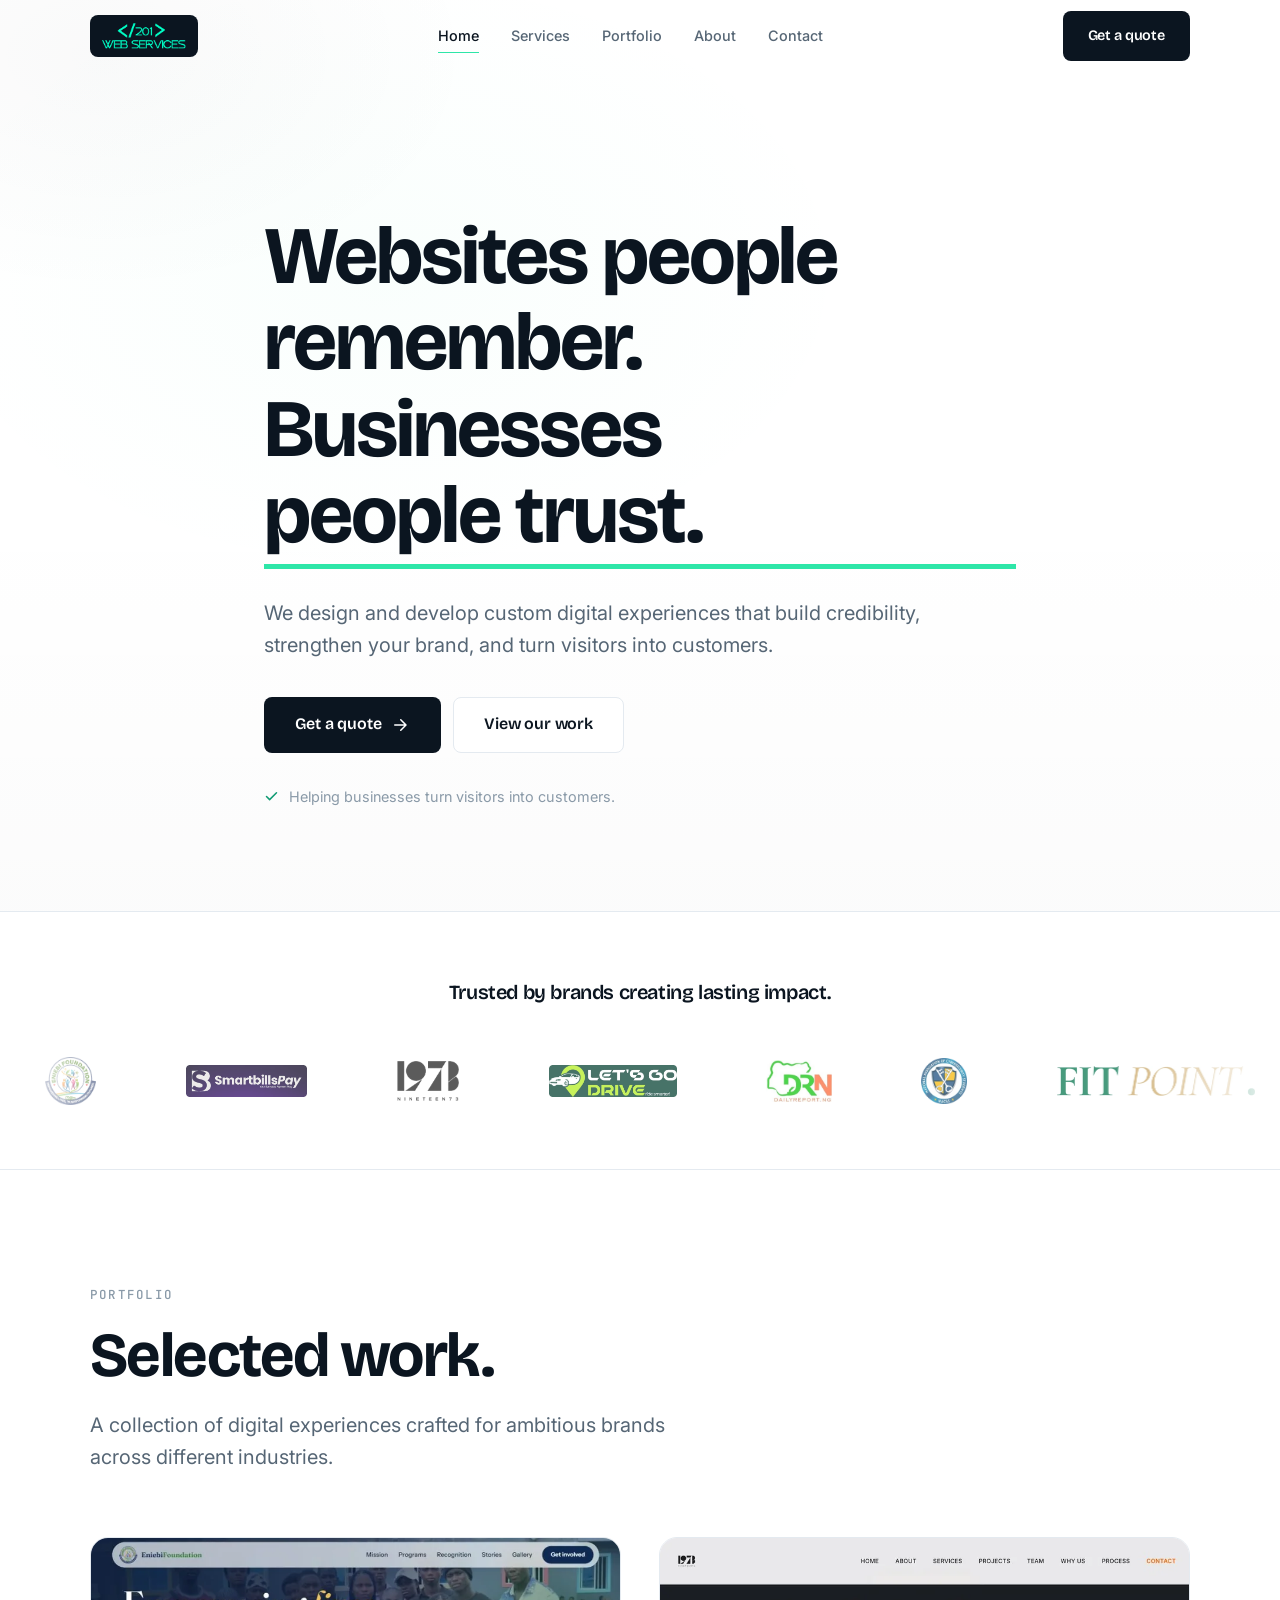
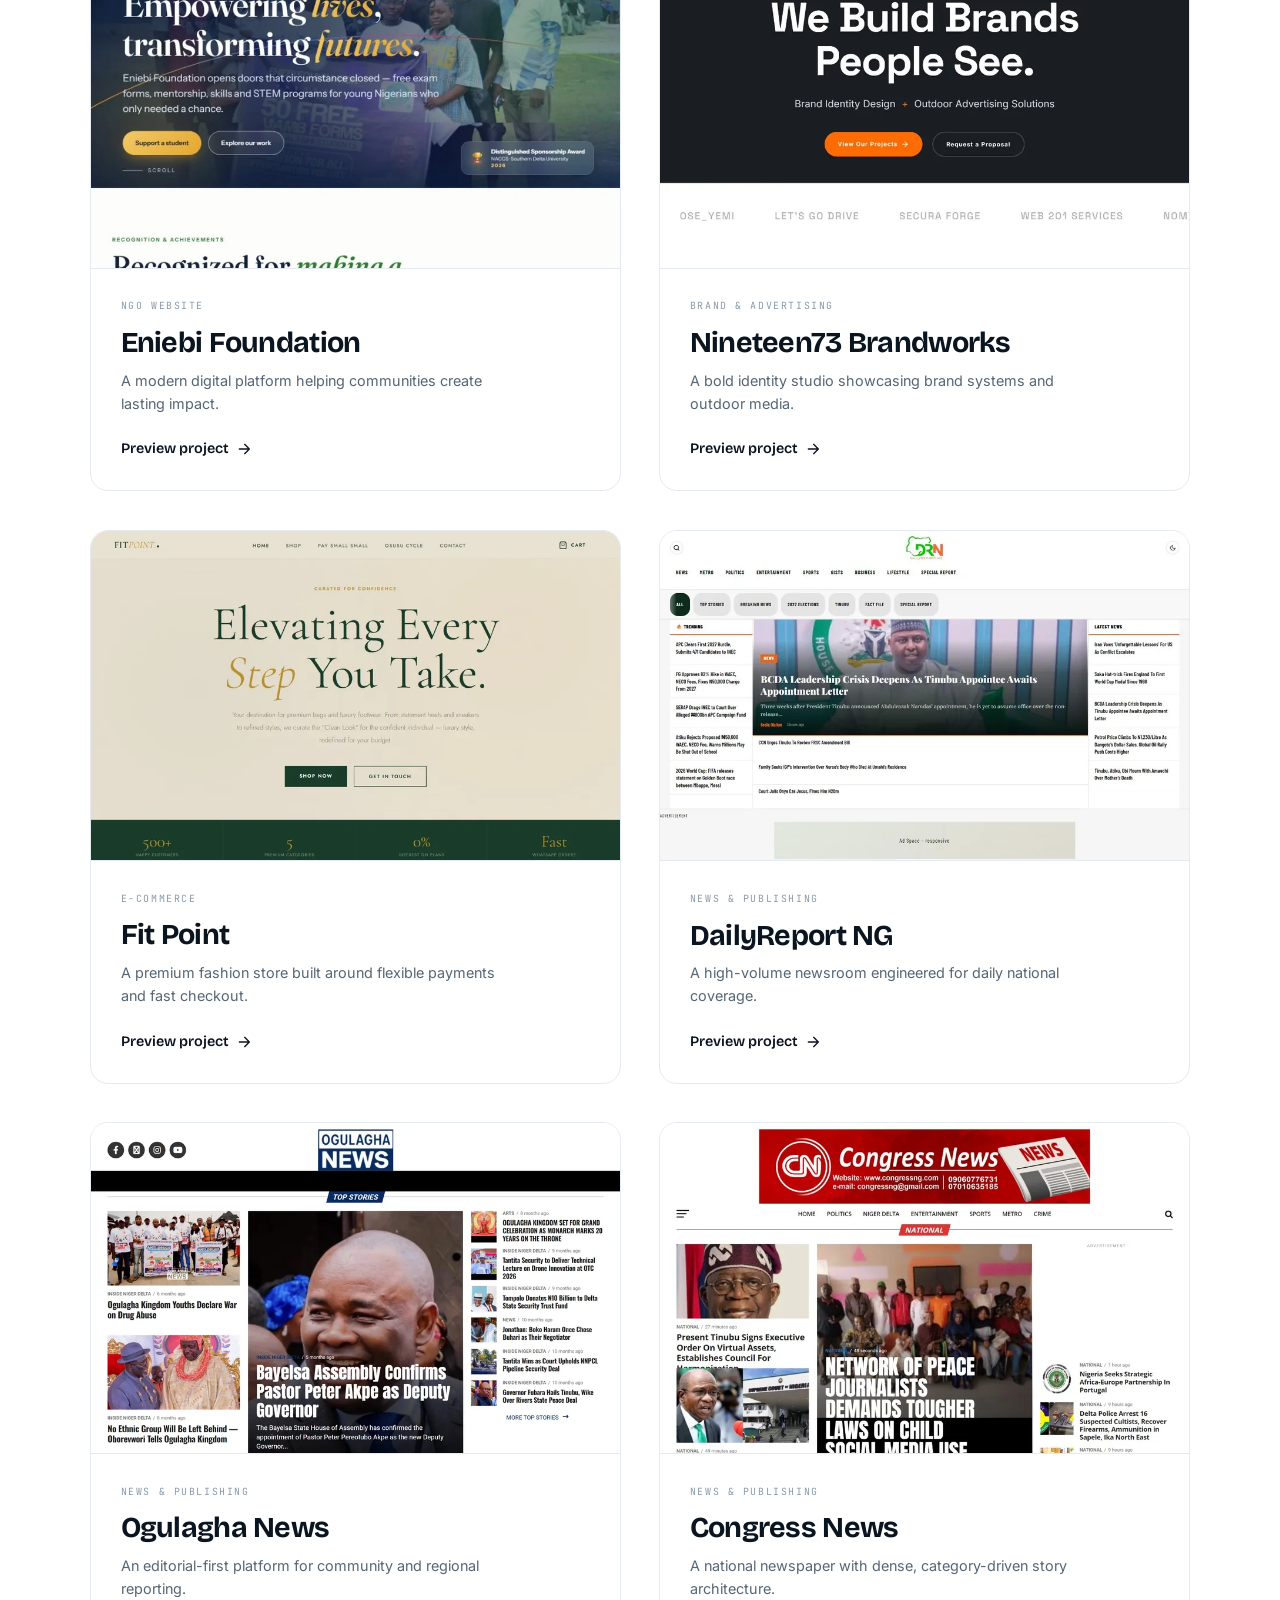
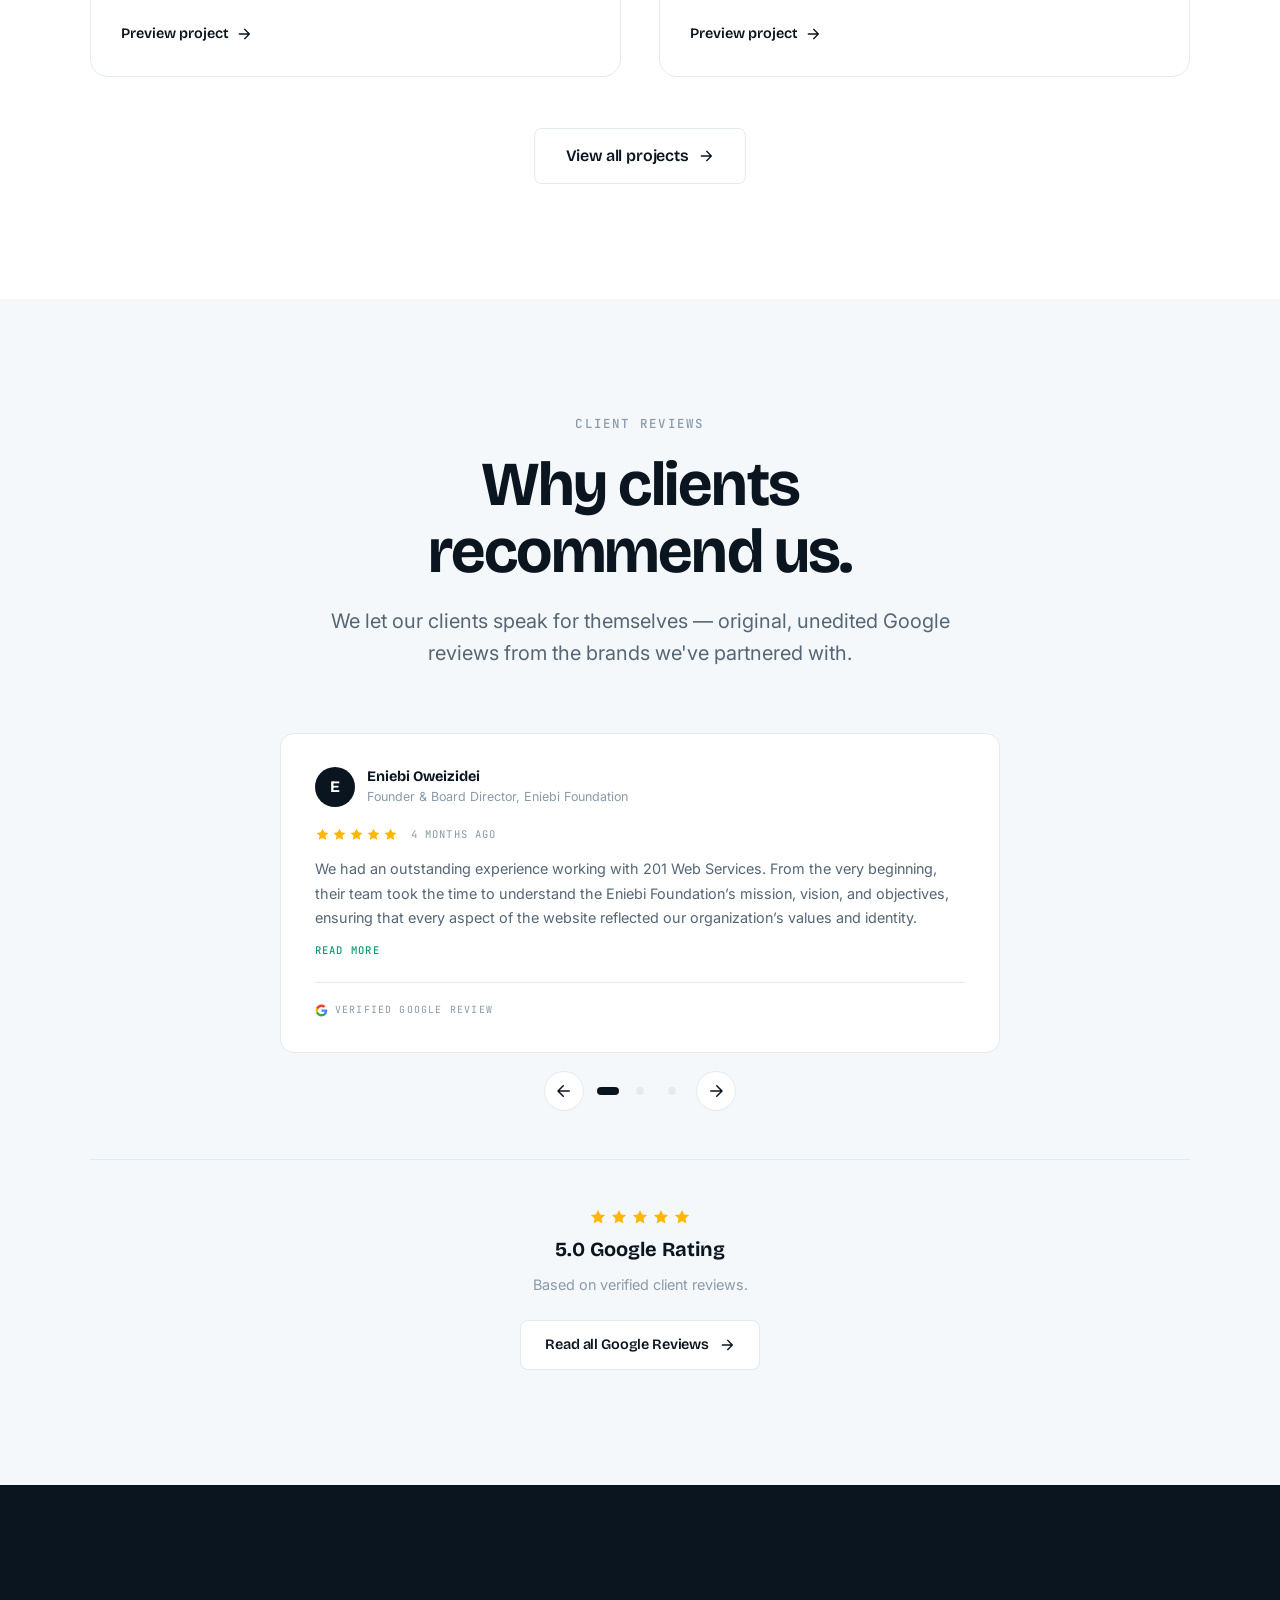
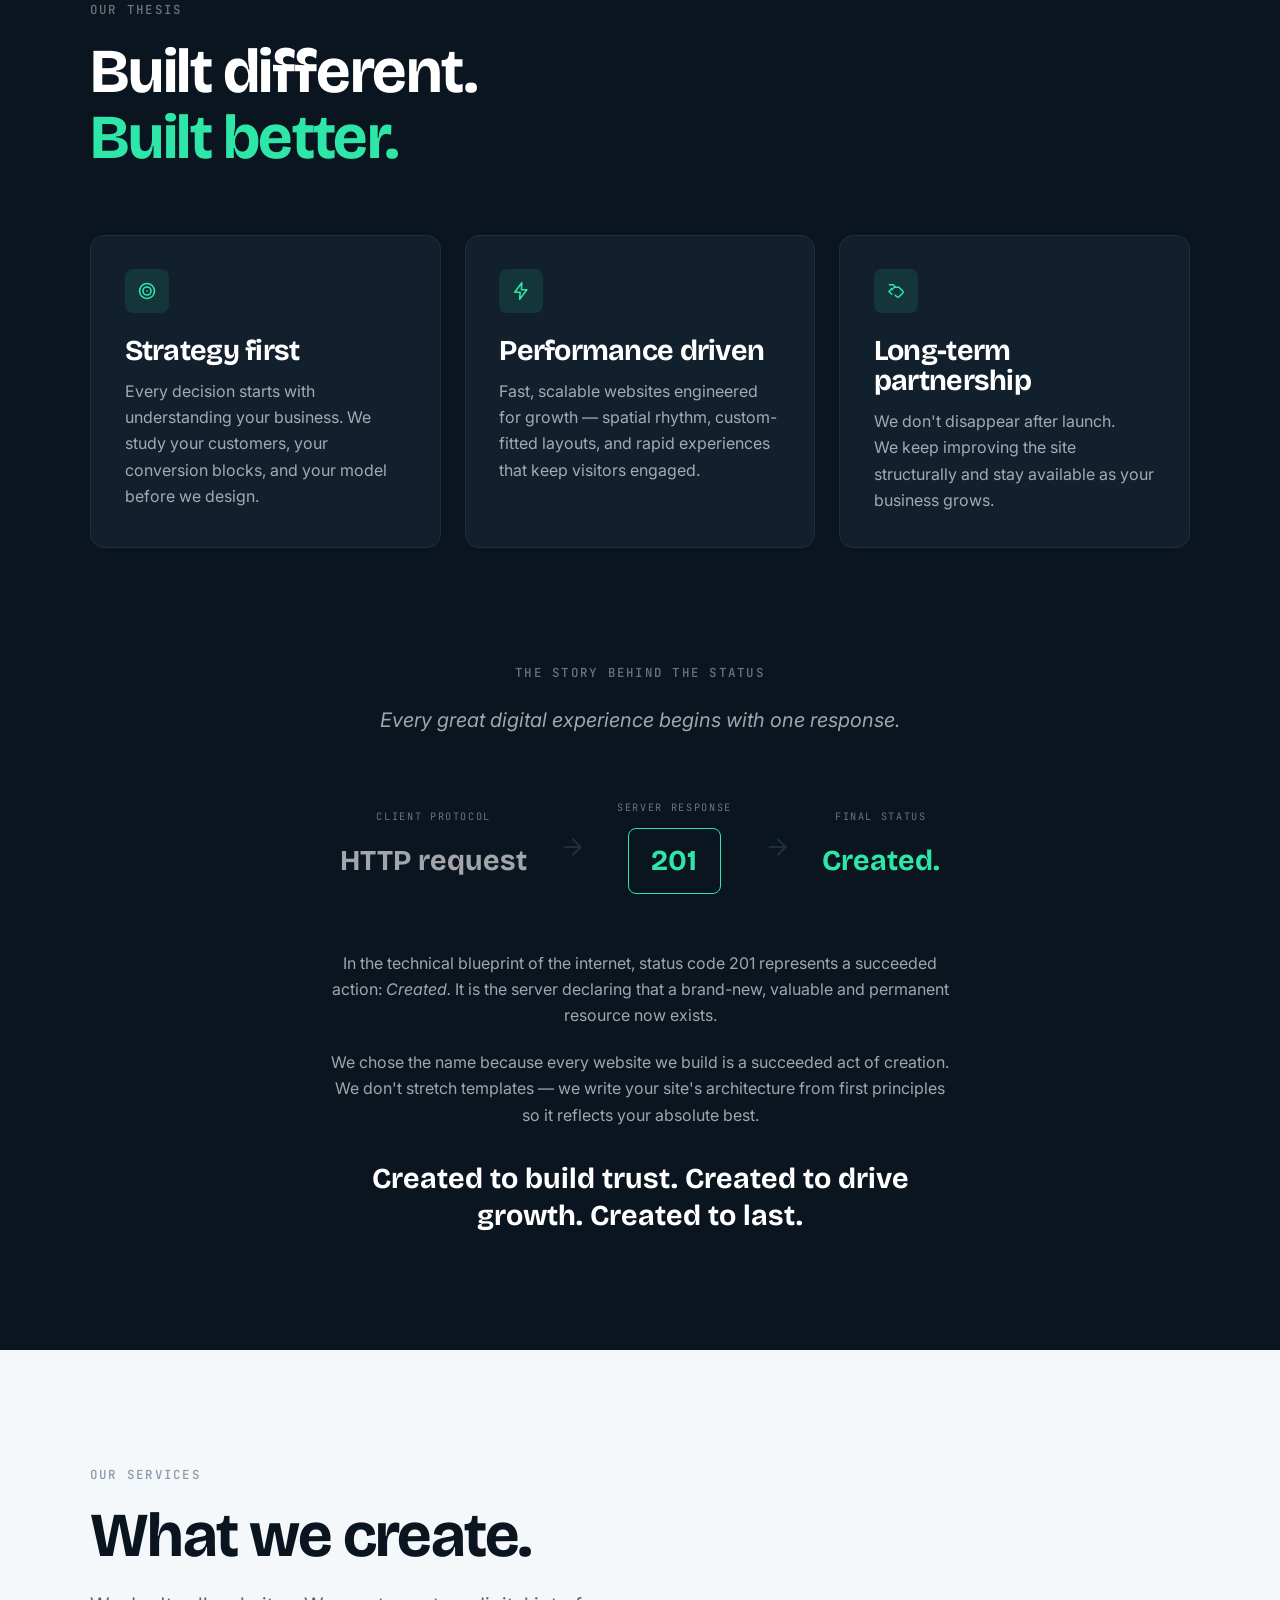
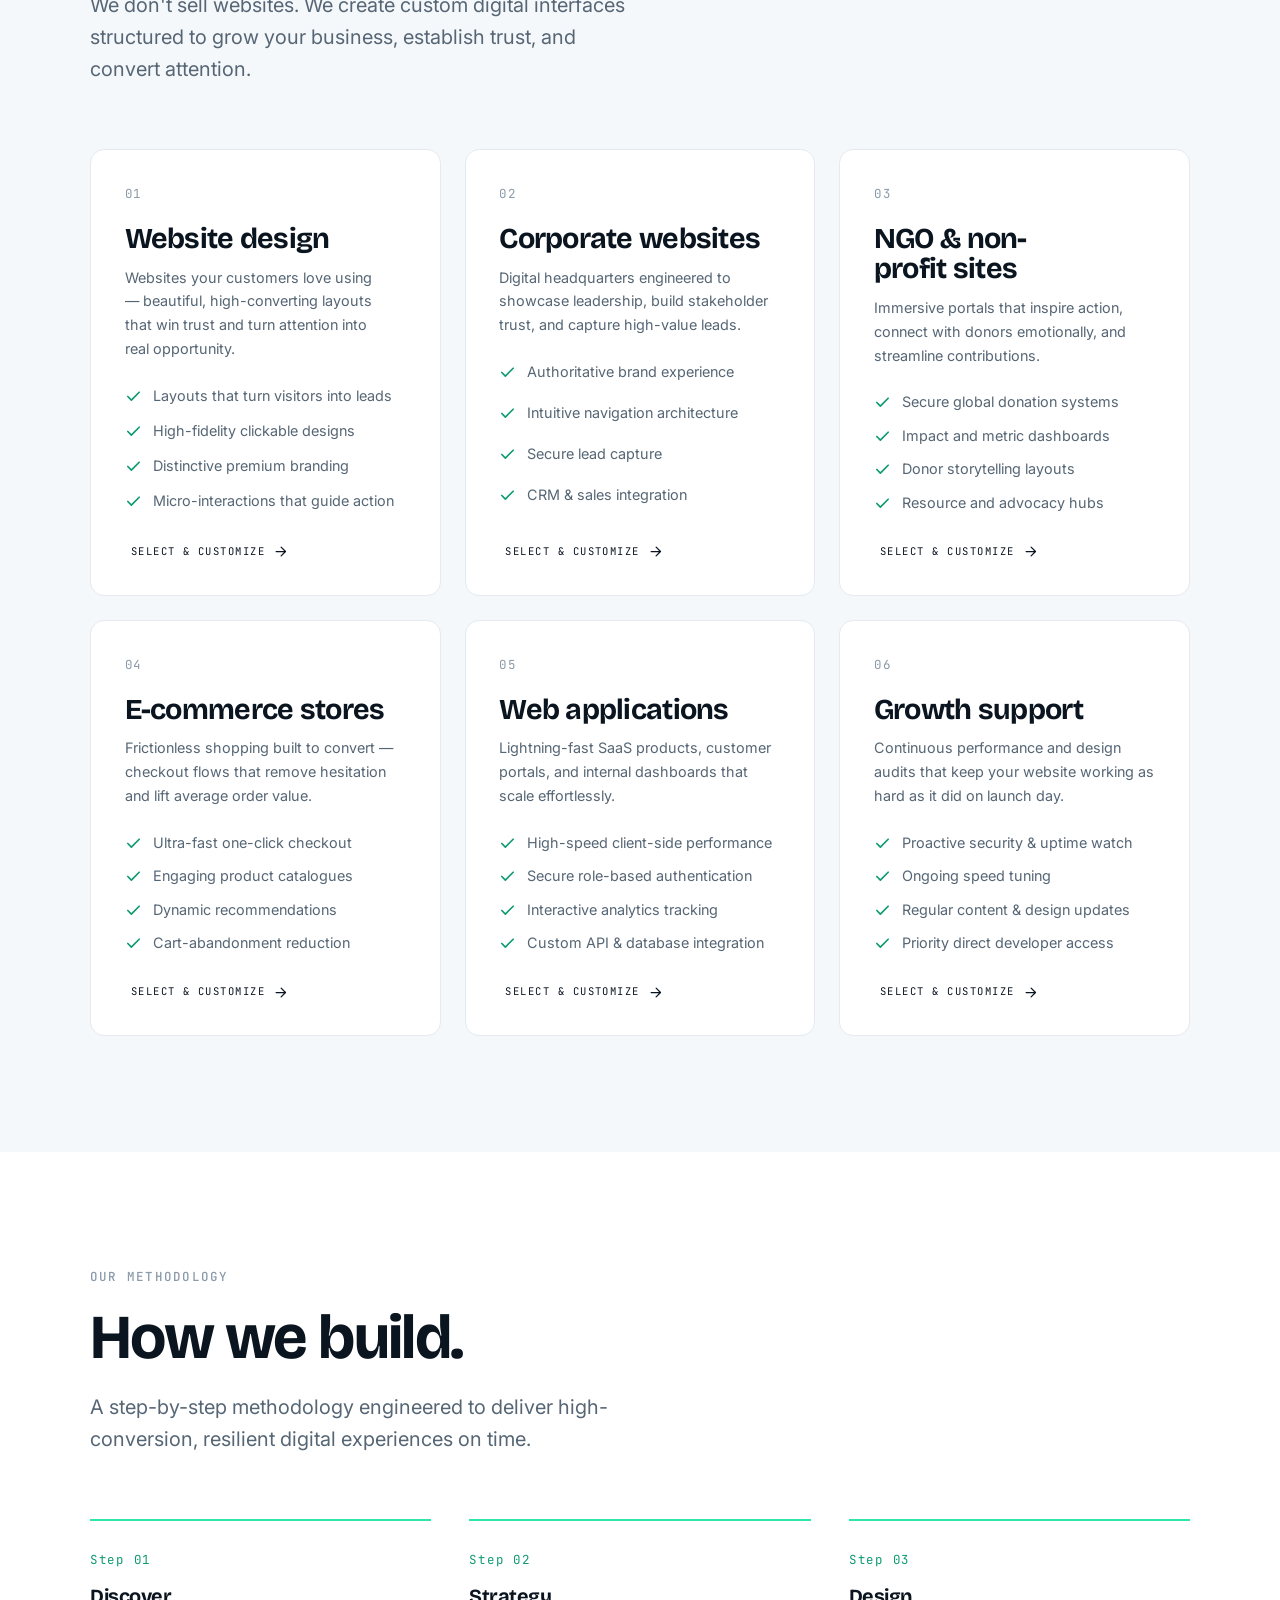
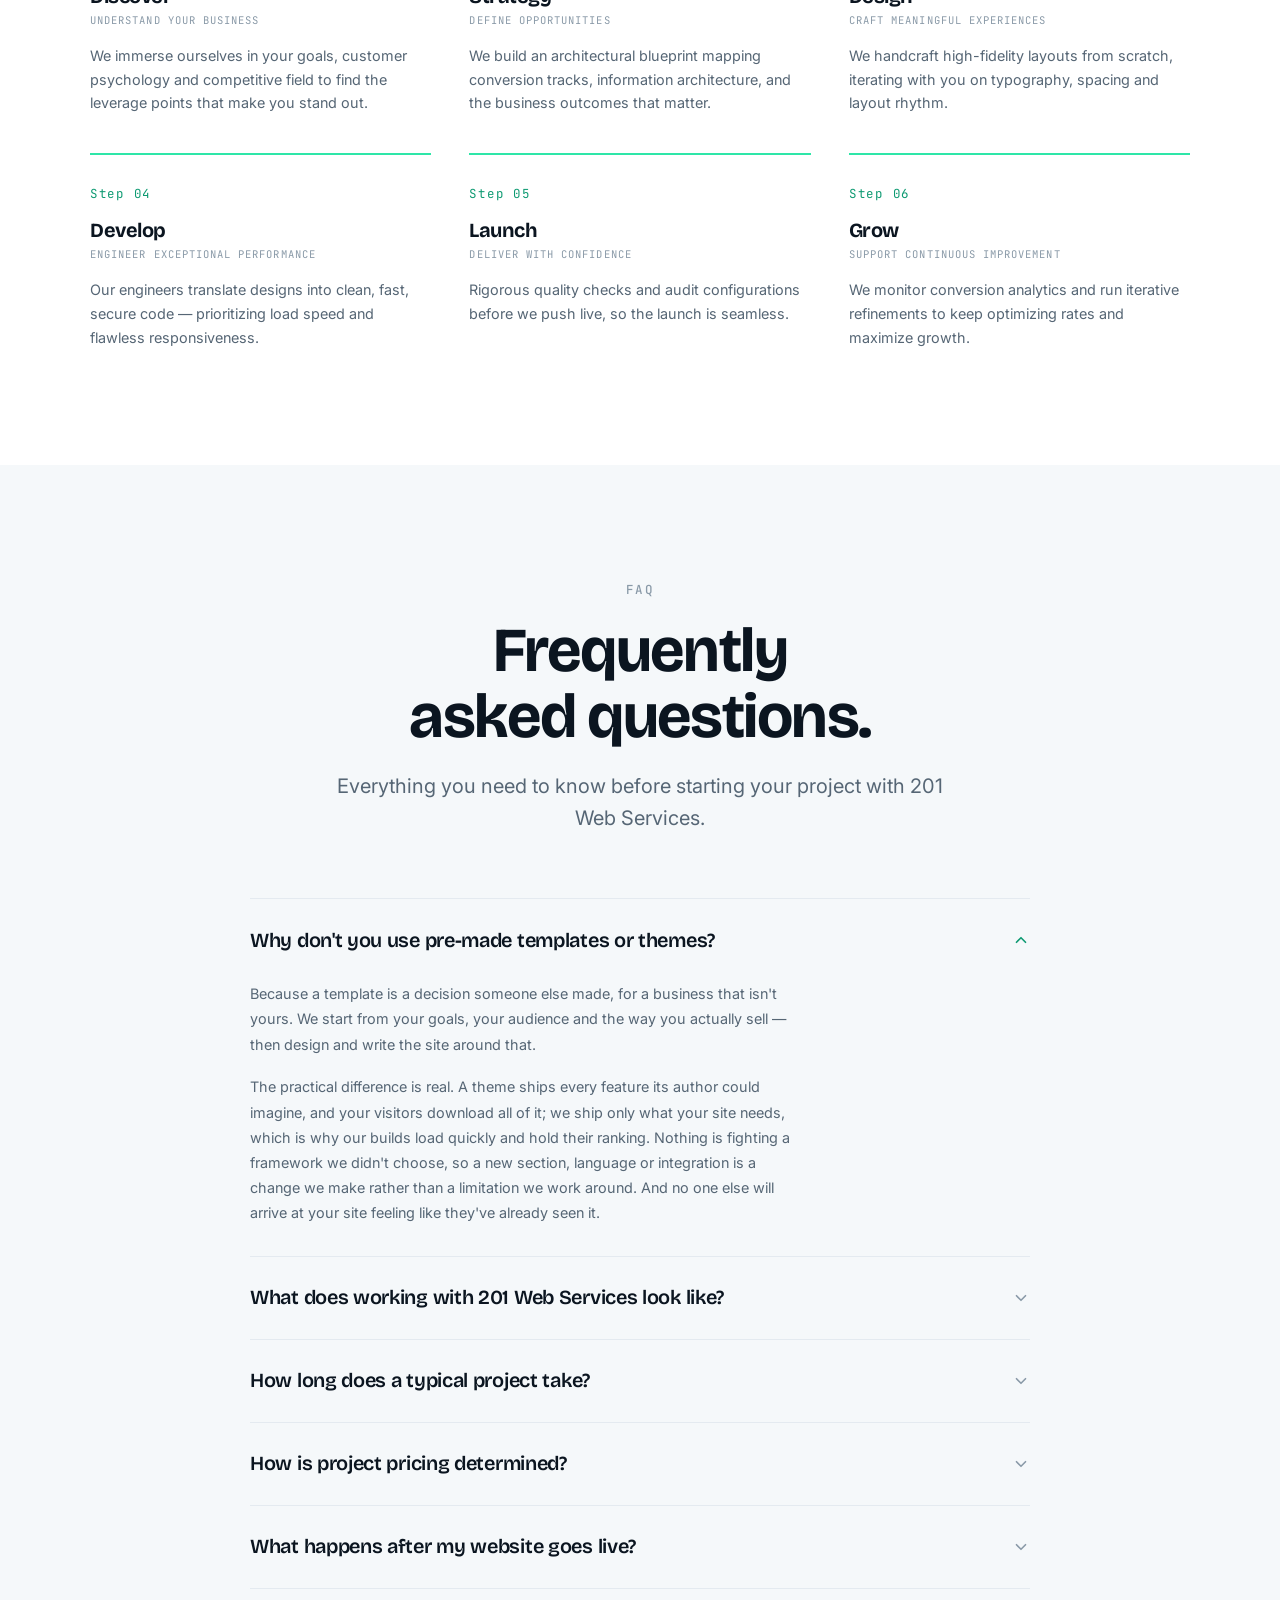
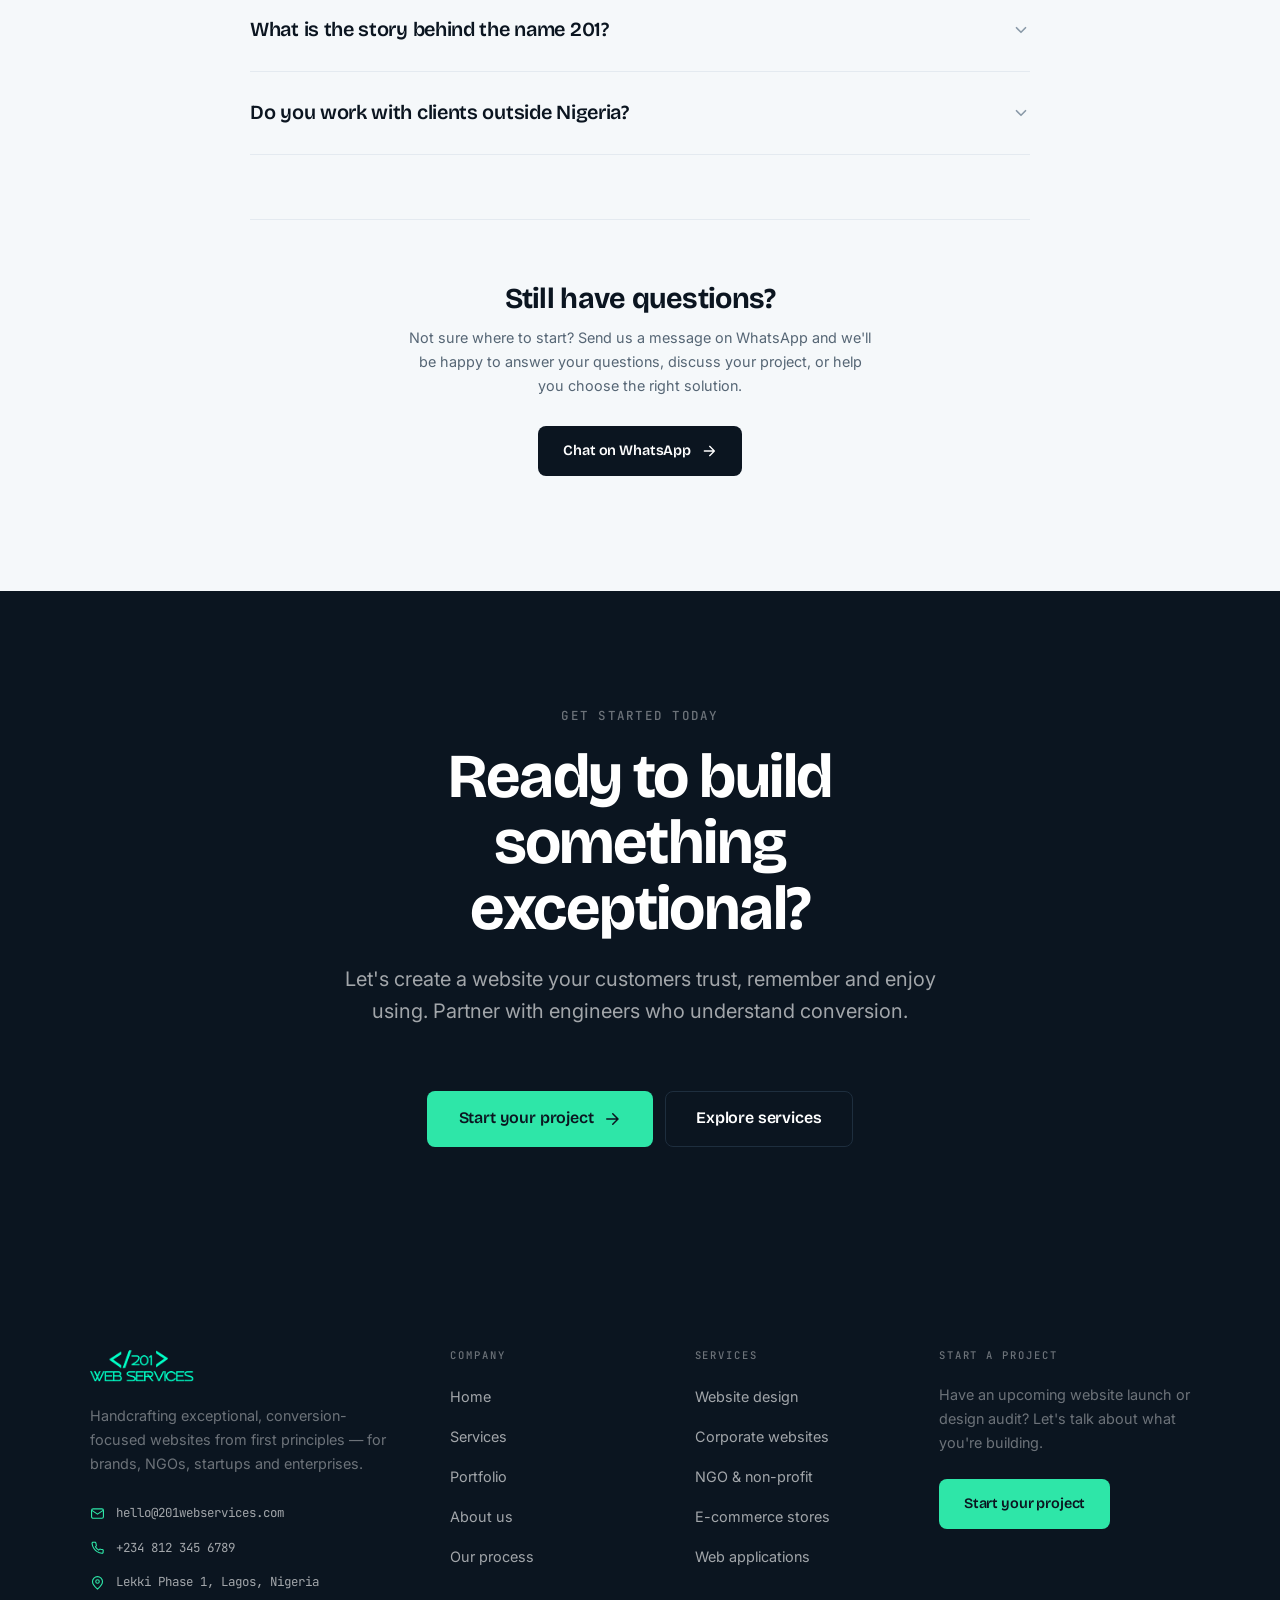
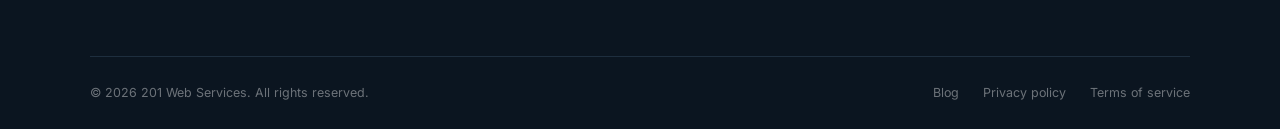
==== commit 0293e2ab: "Remove manifest card and restructure hero as single-column layout The Creation Manifest card is remo" ====
--- a/index.html
+++ b/index.html
@@ -89,7 +89,6 @@
 <!-- ============================================================== Hero -->
 <section class="hero" id="top">
   <div class="wrap hero-inner">
-    <div>
       <h1 data-reveal>
         Websites people remember.<br>
         <span class="u">Businesses people trust.</span>
@@ -112,53 +111,6 @@
         <svg viewBox="0 0 24 24" aria-hidden="true"><use href="#i-check"/></svg>
         Helping businesses turn visitors into customers.
       </p>
-    </div>
-
-    <!-- Signature brand element: the Creation Manifest.
-         The 201 numeral is treated as a logo — everything else is set as a
-         manifest around it: response, project, pipeline, provenance. -->
-    <aside class="manifest" data-reveal aria-label="201 Created — a project in the studio">
-
-      <div class="manifest__top">
-        <span class="manifest__label">HTTP response</span>
-        <span class="manifest__live">
-          <span class="manifest__pulse" aria-hidden="true"></span>
-          Live
-        </span>
-      </div>
-
-      <p class="manifest__code">
-        <span class="manifest__num">201</span>
-        <span class="manifest__created">Created</span>
-      </p>
-
-      <dl class="manifest__rows">
-        <div>
-          <dt>Project</dt>
-          <dd>Eniebi Foundation Website</dd>
-        </div>
-        <div>
-          <dt>Build</dt>
-          <dd>201-EF-04</dd>
-        </div>
-      </dl>
-
-      <div class="pipeline">
-        <span class="manifest__label">Creation pipeline</span>
-        <ol class="pipeline__list">
-          <li class="pipe pipe--done"><span class="pipe__mark" aria-hidden="true"></span><span class="pipe__name">Discovery</span><span class="pipe__state">Complete</span></li>
-          <li class="pipe pipe--done"><span class="pipe__mark" aria-hidden="true"></span><span class="pipe__name">Strategy</span><span class="pipe__state">Complete</span></li>
-          <li class="pipe pipe--done"><span class="pipe__mark" aria-hidden="true"></span><span class="pipe__name">Design</span><span class="pipe__state">Complete</span></li>
-          <li class="pipe pipe--active" aria-current="step"><span class="pipe__mark" aria-hidden="true"></span><span class="pipe__name">Development</span><span class="pipe__state">Running</span></li>
-          <li class="pipe"><span class="pipe__mark" aria-hidden="true"></span><span class="pipe__name">Launch</span><span class="pipe__state">Pending</span></li>
-        </ol>
-      </div>
-
-      <footer class="manifest__foot">
-        <p class="manifest__principle">Built from first principles.</p>
-        <p class="manifest__never">Never templates.</p>
-      </footer>
-    </aside>
   </div>
 </section>
 
--- a/css/styles.css
+++ b/css/styles.css
@@ -727,16 +727,13 @@
   z-index: -1;
   pointer-events: none;
   background:
-    radial-gradient(60% 55% at 78% 22%, var(--depth-warm), transparent 62%),
+    radial-gradient(60% 55% at 30% 30%, var(--depth-warm), transparent 62%),
     radial-gradient(50% 45% at 8% 6%, var(--depth-cool), transparent 60%),
     linear-gradient(180deg, transparent 55%, var(--depth-floor));
 }
 
 .hero-inner {
-  display: grid;
-  grid-template-columns: 1.15fr 0.85fr;
-  gap: clamp(2.5rem, 6vw, 5rem);
-  align-items: center;
+  max-width: 52rem;
 }
 
 .hero h1 { margin-top: 1.6rem; }
@@ -748,7 +745,7 @@
   padding-bottom: 0.06em;
 }
 
-.hero .lede { margin-top: 1.75rem; }
+.hero .lede { margin-top: 1.75rem; max-width: 60ch; }
 
 .hero .btn-row { margin-top: 2.25rem; }
 
@@ -762,251 +759,6 @@
 }
 
 .hero-proof svg { width: 15px; height: 15px; color: var(--mint-deep); }
-
-/* --------------------------------------------------------------------------
-   Signature brand element: the Creation Manifest.
-
-   The 201 numeral is set as a logo — oversized, tightly tracked, with the
-   status word beside it. Everything below is a manifest: what was made, from
-   what, and by which process. Neutral throughout; teal is spent on exactly
-   two things — the word "Created" and the phase currently running.
-   -------------------------------------------------------------------------- */
-
-.manifest {
-  background: var(--paper);
-  border: 1px solid var(--line);
-  border-radius: 24px;
-  padding: clamp(1.6rem, 3vw, 2.15rem);
-  box-shadow:
-    0 1px 2px rgba(11, 21, 32, 0.04),
-    0 14px 36px -14px rgba(11, 21, 32, 0.10);
-  transition: box-shadow 0.5s var(--ease);
-  will-change: transform;
-}
-
-@media (prefers-reduced-motion: no-preference) {
-  .manifest { animation: float 10s ease-in-out infinite; }
-}
-
-@keyframes float {
-  0%, 100% { transform: translateY(0); }
-  50%      { transform: translateY(-6px); }
-}
-
-.manifest:hover {
-  box-shadow:
-    0 1px 2px rgba(11, 21, 32, 0.04),
-    0 26px 54px -18px rgba(11, 21, 32, 0.16);
-}
-
-/* Shared micro-label */
-.manifest__label {
-  display: block;
-  font-family: var(--mono);
-  font-size: 0.62rem;
-  font-weight: 500;
-  letter-spacing: 0.2em;
-  text-transform: uppercase;
-  color: var(--faint);
-}
-
-/* --- Top line ------------------------------------------------------------- */
-
-.manifest__top {
-  display: flex;
-  align-items: center;
-  justify-content: space-between;
-  gap: 1rem;
-}
-
-.manifest__live {
-  display: inline-flex;
-  align-items: center;
-  gap: 0.4rem;
-  font-family: var(--mono);
-  font-size: 0.6rem;
-  letter-spacing: 0.16em;
-  text-transform: uppercase;
-  color: var(--body);
-}
-
-.manifest__pulse {
-  width: 5px; height: 5px;
-  border-radius: 50%;
-  background: var(--mint-deep);
-  flex: none;
-}
-
-@media (prefers-reduced-motion: no-preference) {
-  .manifest__pulse { animation: pulse 2.8s ease-in-out infinite; }
-}
-
-@keyframes pulse {
-  0%, 100% { box-shadow: 0 0 0 0 rgba(14, 154, 114, 0.4); }
-  70%      { box-shadow: 0 0 0 5px rgba(14, 154, 114, 0); }
-}
-
-/* --- The numeral: treated as a logo, not a stat ---------------------------- */
-
-.manifest__code {
-  display: flex;
-  align-items: baseline;
-  gap: 0.7rem;
-  margin-top: 1.1rem;
-  padding-bottom: 1.5rem;
-  border-bottom: 1px solid var(--line);
-}
-
-.manifest__num {
-  font-family: var(--display);
-  font-size: clamp(4.2rem, 8.5vw, 5.6rem);
-  font-weight: 800;
-  line-height: 0.82;
-  letter-spacing: -0.055em;
-  color: var(--ink);
-  font-variant-numeric: tabular-nums;
-  font-feature-settings: "tnum" 1;
-}
-
-.manifest__created {
-  font-family: var(--display);
-  font-size: var(--step-2);
-  font-weight: 600;
-  letter-spacing: -0.02em;
-  color: var(--mint-deep);
-}
-
-/* --- Manifest rows: mono keys, hairline separated -------------------------- */
-
-.manifest__rows {
-  display: grid;
-  padding-block: 0.35rem;
-  border-bottom: 1px solid var(--line);
-}
-
-.manifest__rows > div {
-  display: flex;
-  align-items: baseline;
-  justify-content: space-between;
-  gap: 1.25rem;
-  padding-block: 0.62rem;
-}
-
-.manifest__rows dt {
-  font-family: var(--mono);
-  font-size: 0.62rem;
-  letter-spacing: 0.16em;
-  text-transform: uppercase;
-  color: var(--faint);
-  flex: none;
-}
-
-.manifest__rows dd {
-  margin: 0;
-  font-family: var(--display);
-  font-size: var(--step-sm);
-  font-weight: 600;
-  color: var(--ink);
-  text-align: right;
-  letter-spacing: -0.01em;
-}
-
-/* --- Creation pipeline ----------------------------------------------------- */
-
-.pipeline { padding-block: 1.35rem; border-bottom: 1px solid var(--line); }
-
-.pipeline__list {
-  display: grid;
-  margin-top: 1rem;
-  position: relative;
-}
-
-/* Hairline rail threading the marks together */
-.pipeline__list::before {
-  content: "";
-  position: absolute;
-  left: 4.5px;
-  top: 0.85rem;
-  bottom: 0.85rem;
-  width: 1px;
-  background: var(--line);
-}
-
-.pipe {
-  position: relative;
-  display: flex;
-  align-items: center;
-  gap: 0.85rem;
-  padding-block: 0.42rem;
-}
-
-.pipe__mark {
-  position: relative;
-  z-index: 1;
-  width: 10px; height: 10px;
-  flex: none;
-  border-radius: 50%;
-  border: 1.5px solid var(--line);
-  background: var(--paper);
-  transition: border-color 0.4s var(--ease), background-color 0.4s var(--ease);
-}
-
-/* Completed: filled neutral */
-.pipe--done .pipe__mark {
-  border-color: var(--body);
-  background: var(--body);
-}
-
-/* Running: the second and last place teal appears */
-.pipe--active .pipe__mark {
-  border-color: var(--mint-deep);
-  background: var(--mint-deep);
-  box-shadow: 0 0 0 3px rgba(46, 230, 168, 0.18);
-}
-
-.pipe__name {
-  flex: 1;
-  font-family: var(--display);
-  font-size: var(--step-sm);
-  font-weight: 600;
-  letter-spacing: -0.01em;
-  color: var(--faint);
-  transition: color 0.4s var(--ease);
-}
-
-.pipe--done .pipe__name { color: var(--ink); }
-.pipe--active .pipe__name { color: var(--ink); }
-
-.pipe__state {
-  font-family: var(--mono);
-  font-size: 0.6rem;
-  letter-spacing: 0.14em;
-  text-transform: uppercase;
-  color: var(--faint);
-}
-
-.pipe--active .pipe__state { color: var(--mint-deep); }
-
-/* --- Provenance ------------------------------------------------------------ */
-
-.manifest__foot { padding-top: 1.35rem; }
-
-.manifest__principle {
-  font-family: var(--display);
-  font-size: var(--step-sm);
-  font-weight: 700;
-  color: var(--ink);
-  letter-spacing: -0.01em;
-}
-
-.manifest__never {
-  margin-top: 0.25rem;
-  font-family: var(--mono);
-  font-size: 0.62rem;
-  letter-spacing: 0.16em;
-  text-transform: uppercase;
-  color: var(--faint);
-}
 
 /* --- Trusted by ----------------------------------------------------------- */
 
@@ -2461,8 +2213,6 @@
    ========================================================================== */
 
 @media (max-width: 1024px) {
-  .hero-inner { grid-template-columns: 1fr; }
-  .manifest { max-width: 460px; }
   .services-grid,
   .steps { grid-template-columns: repeat(2, 1fr); }
   .footer-grid { grid-template-columns: 1fr 1fr; }
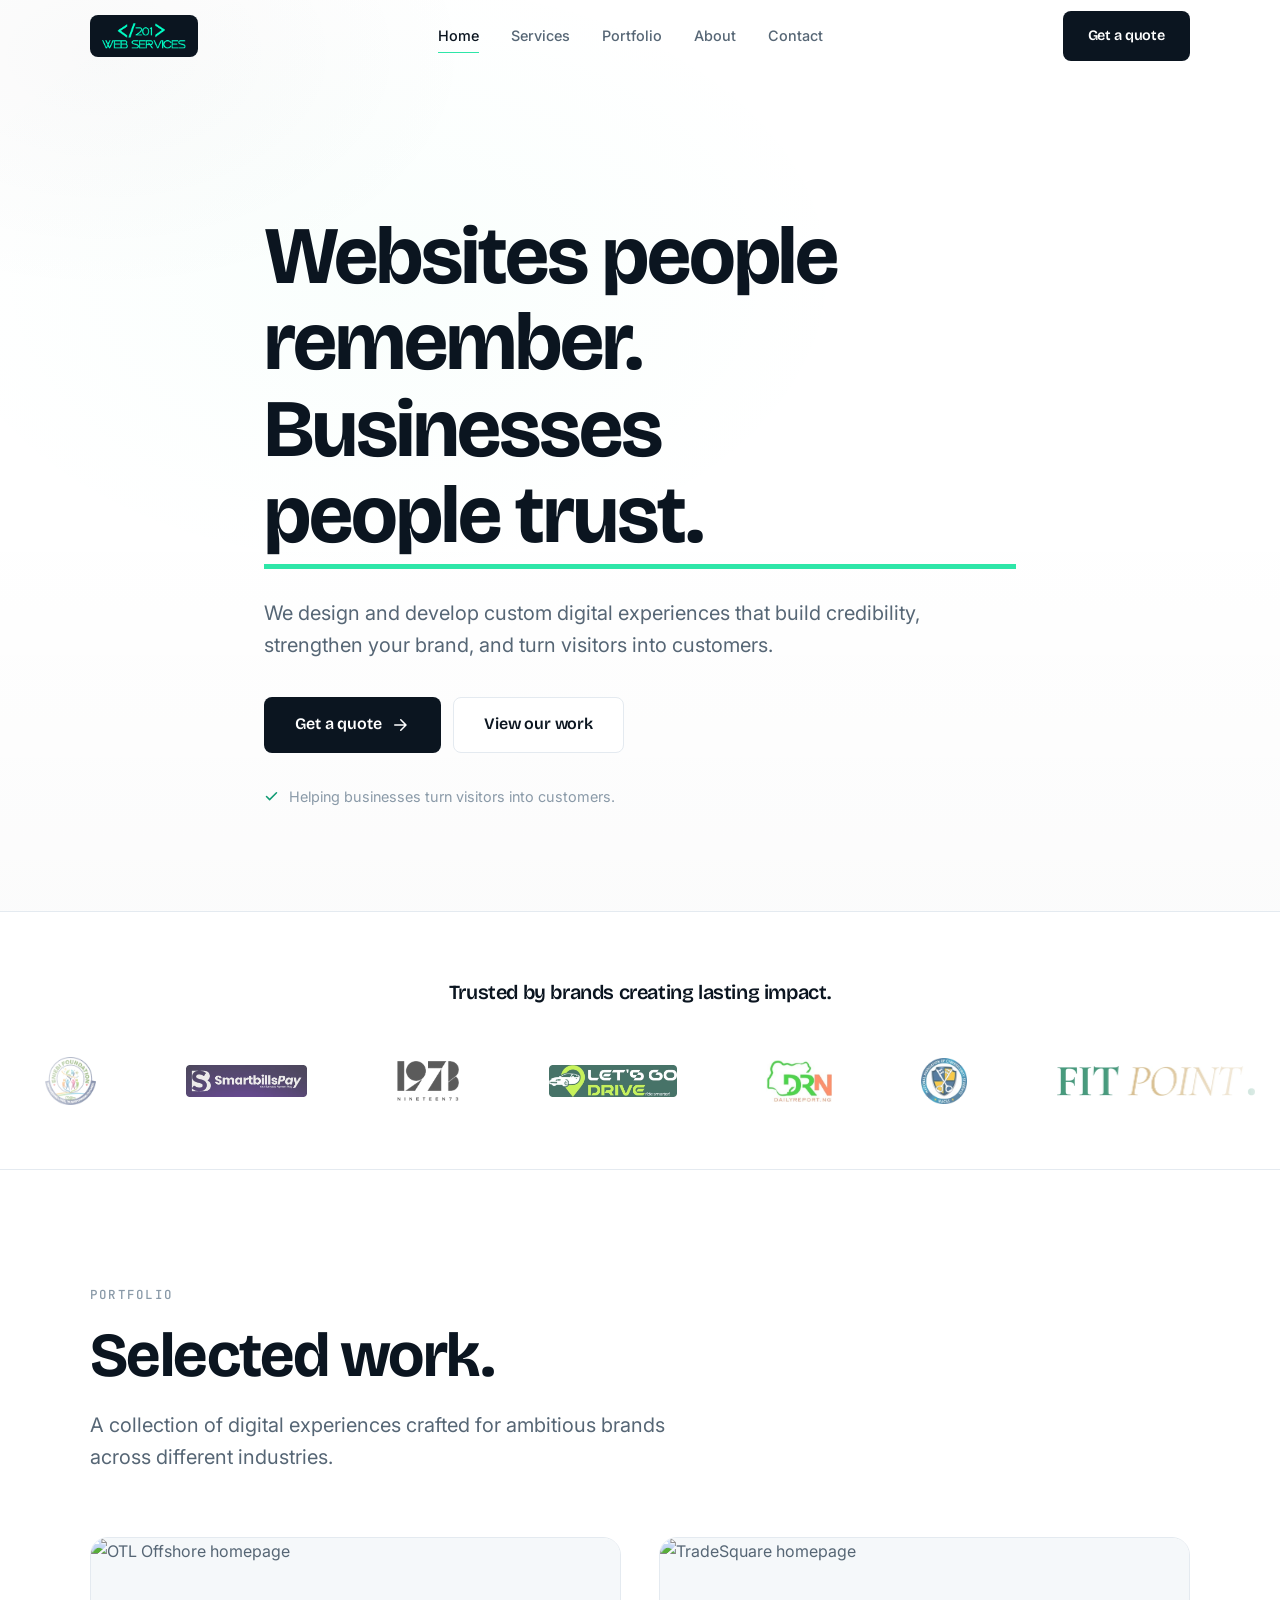
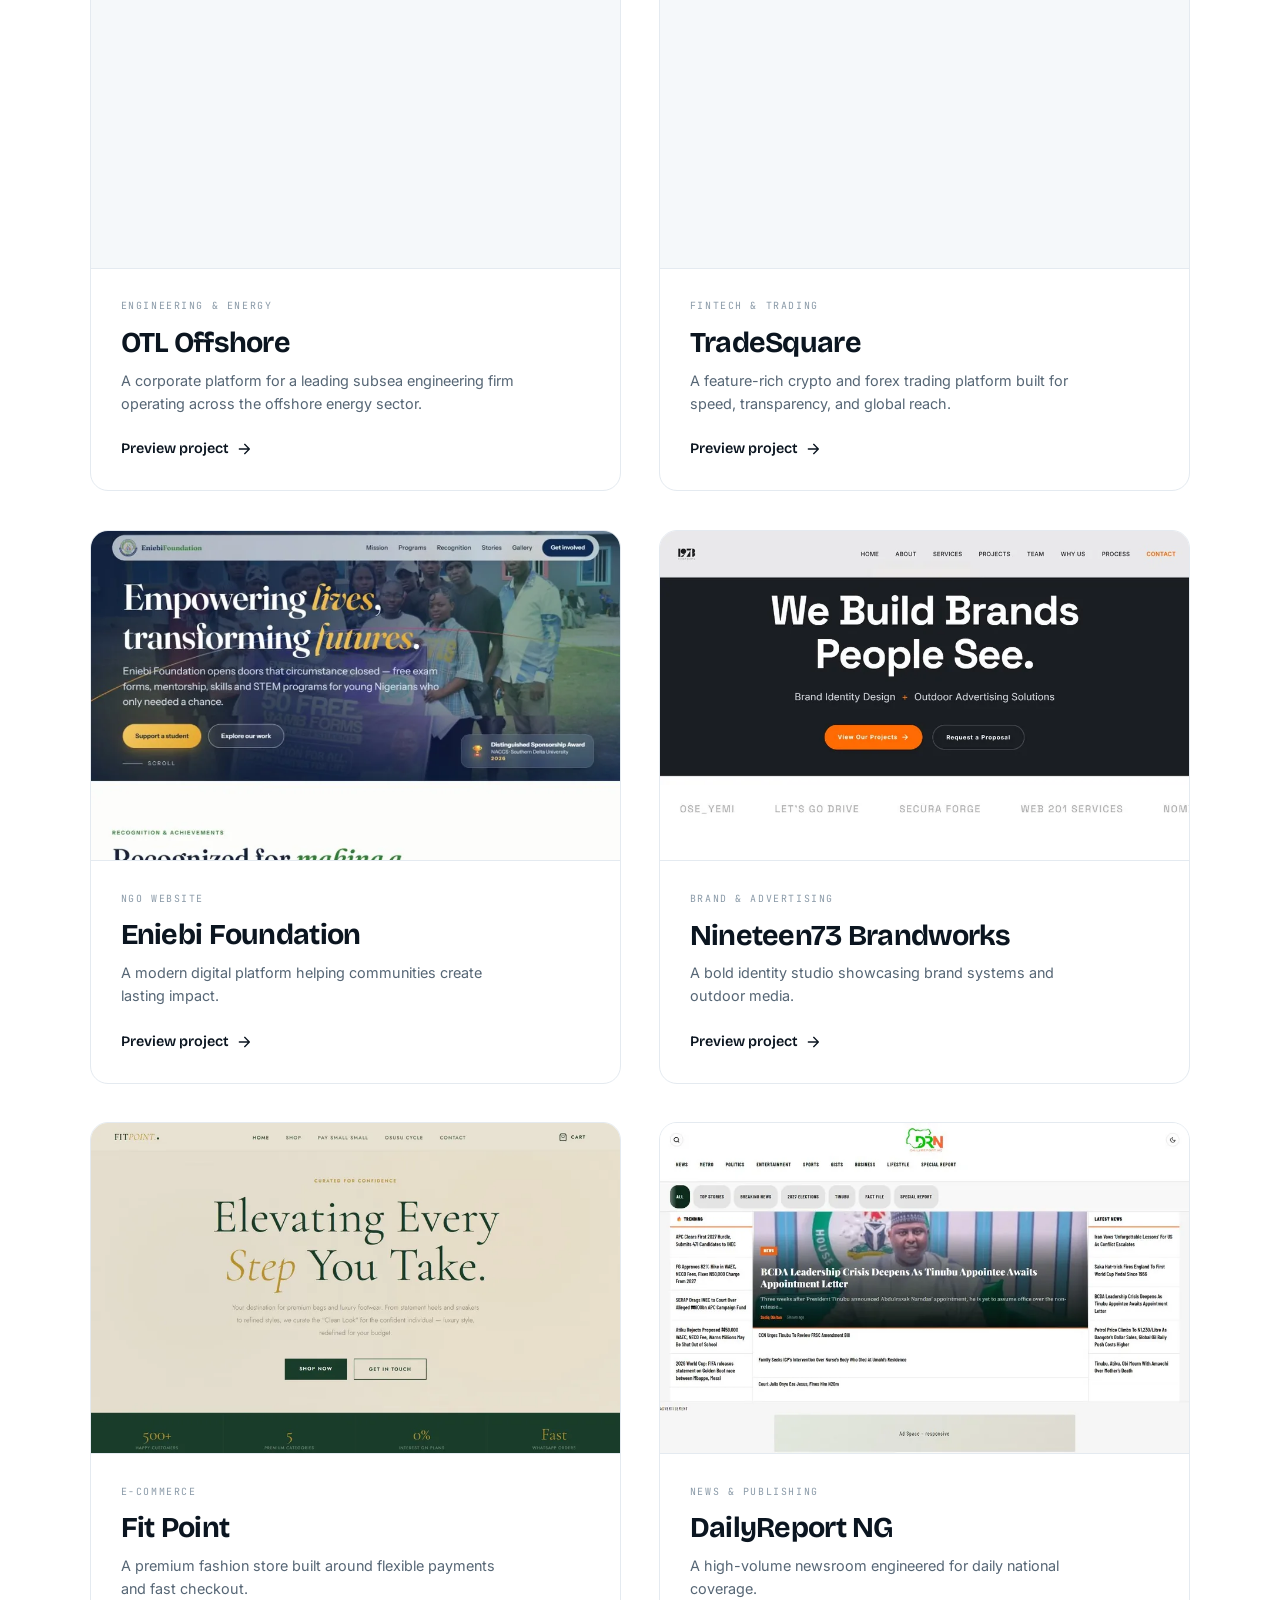
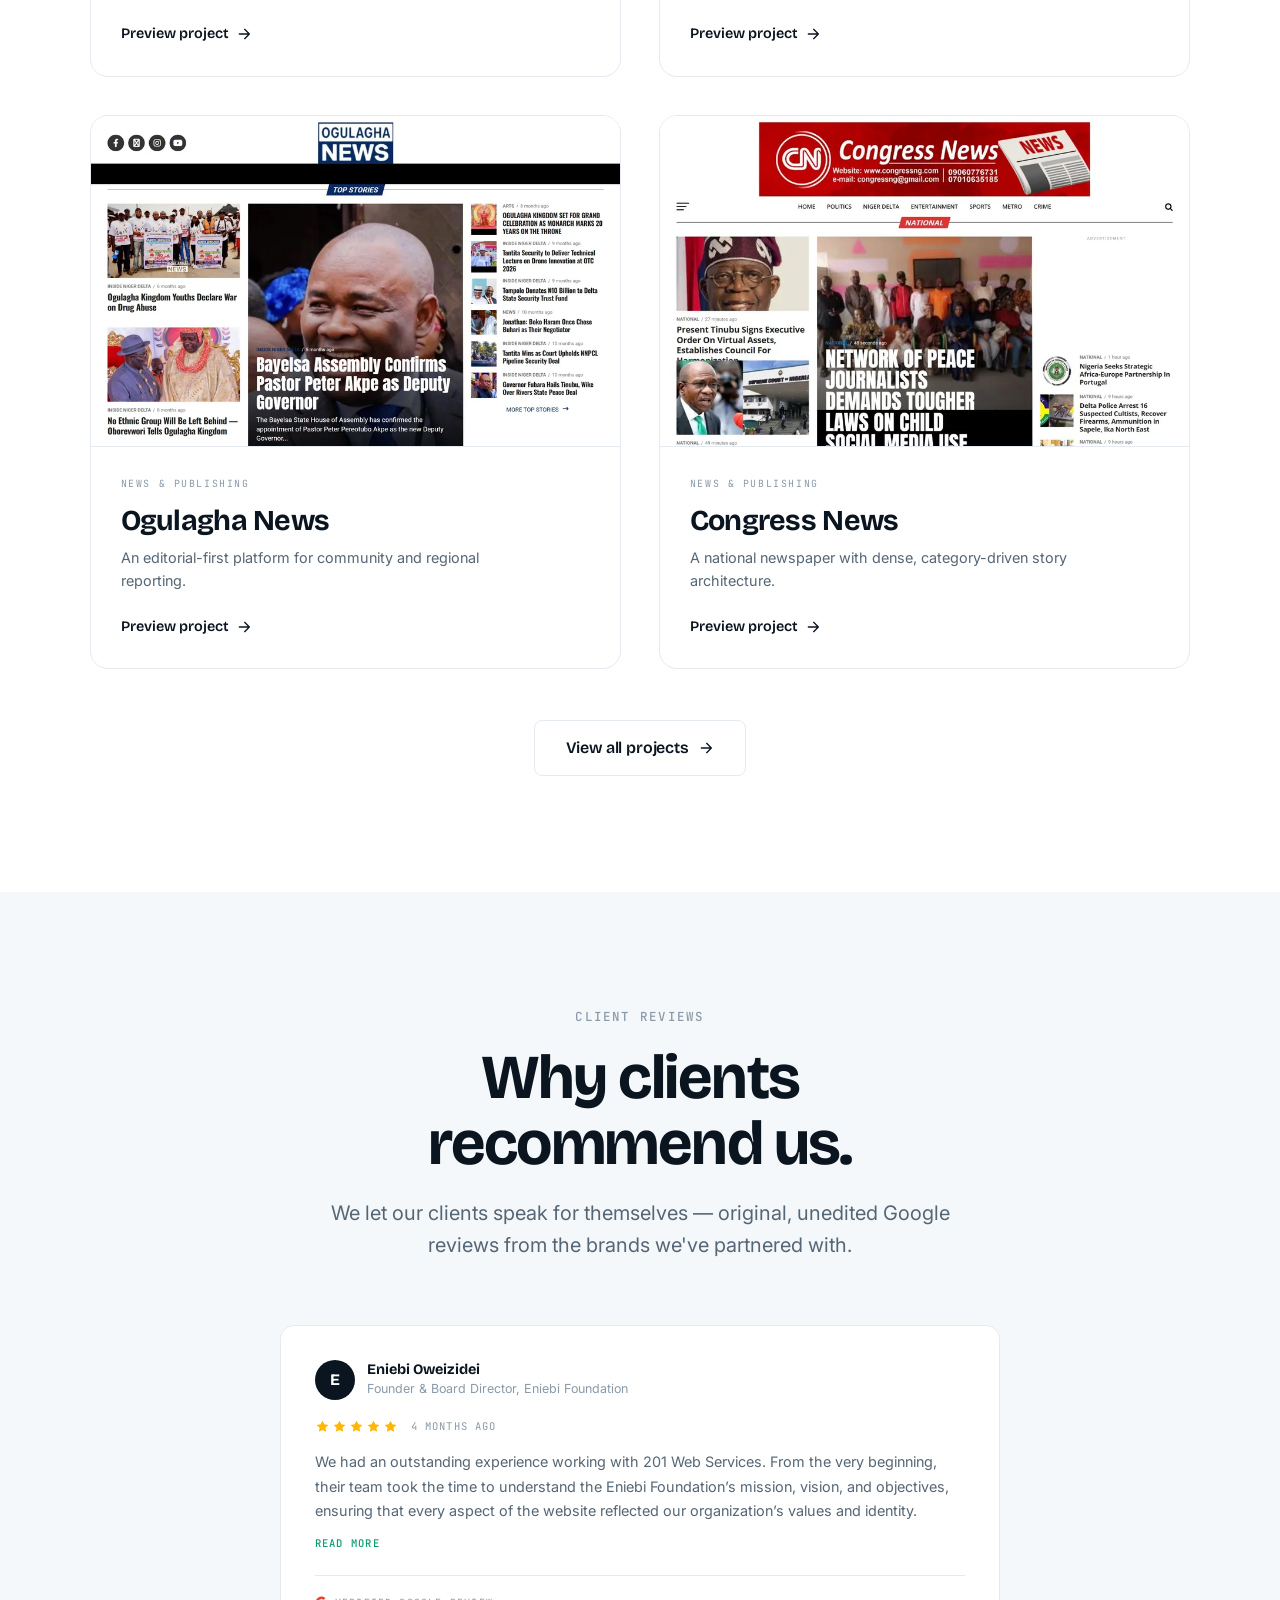
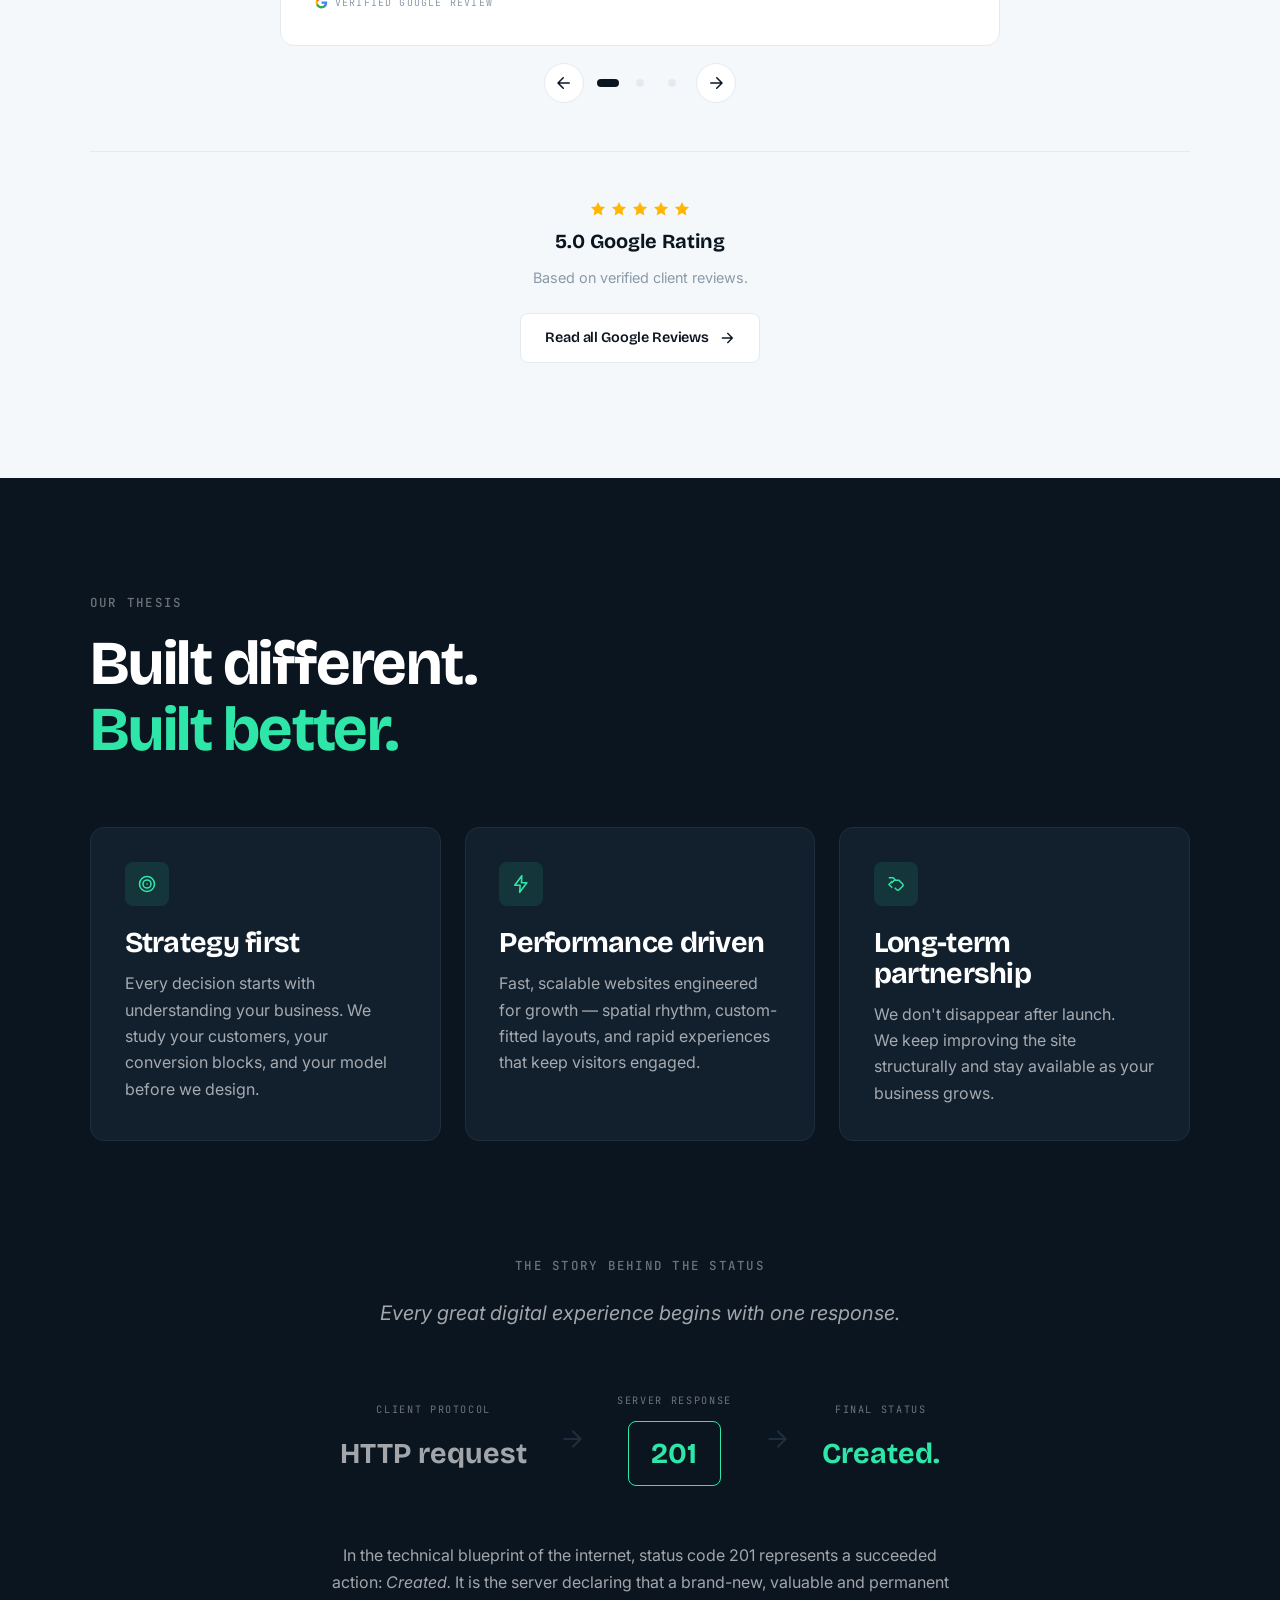
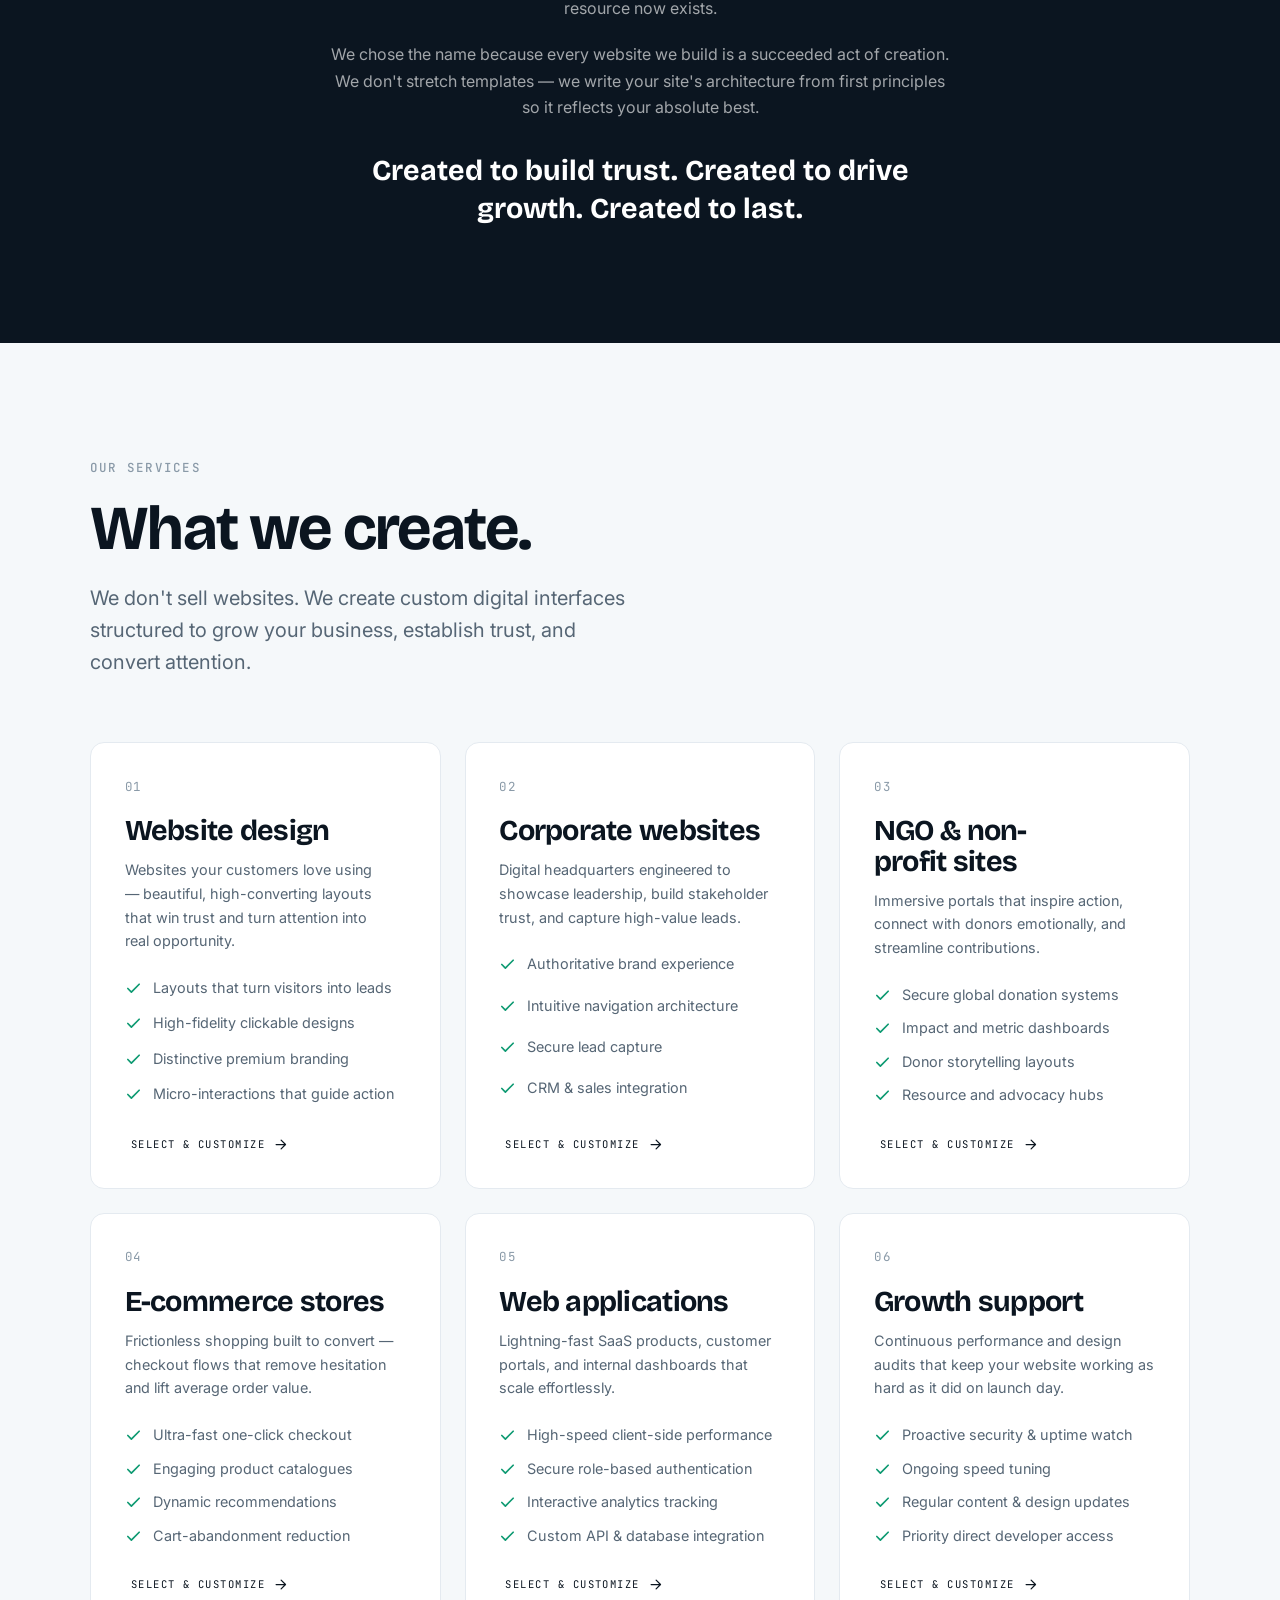
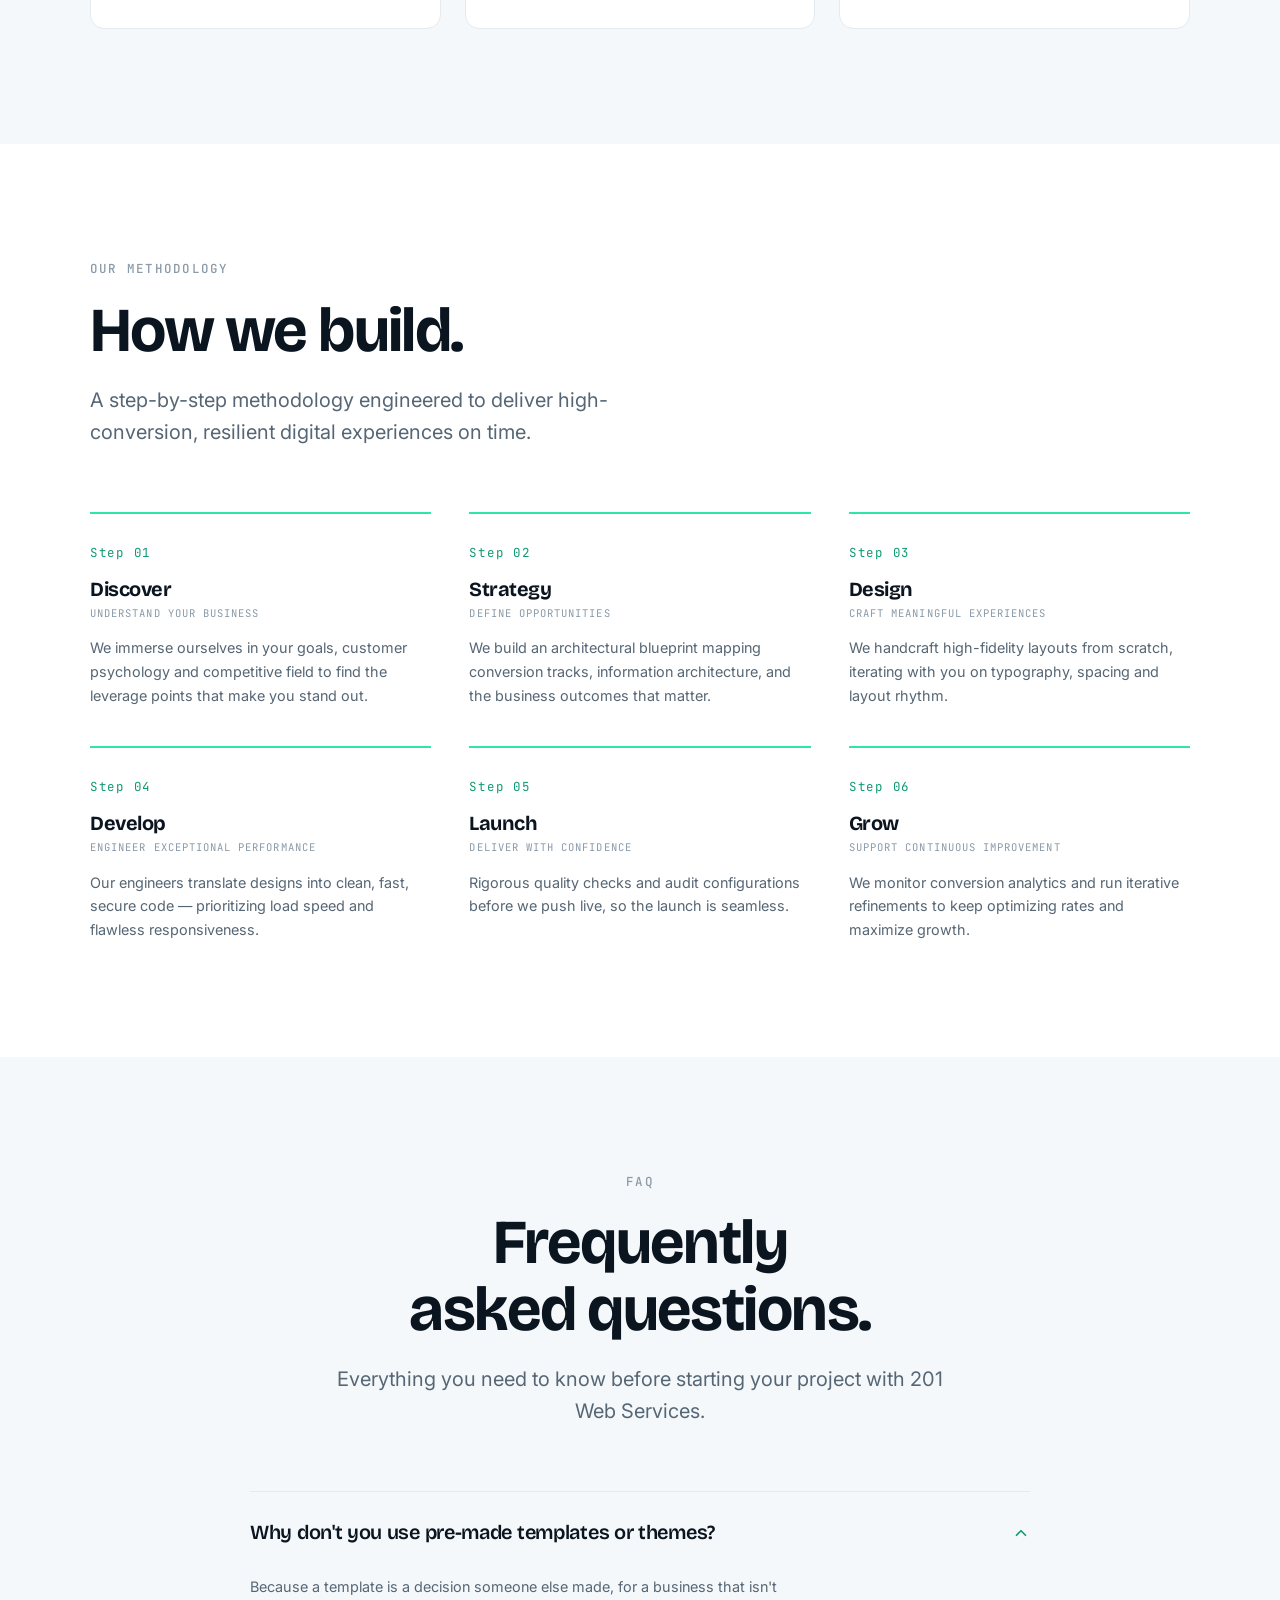
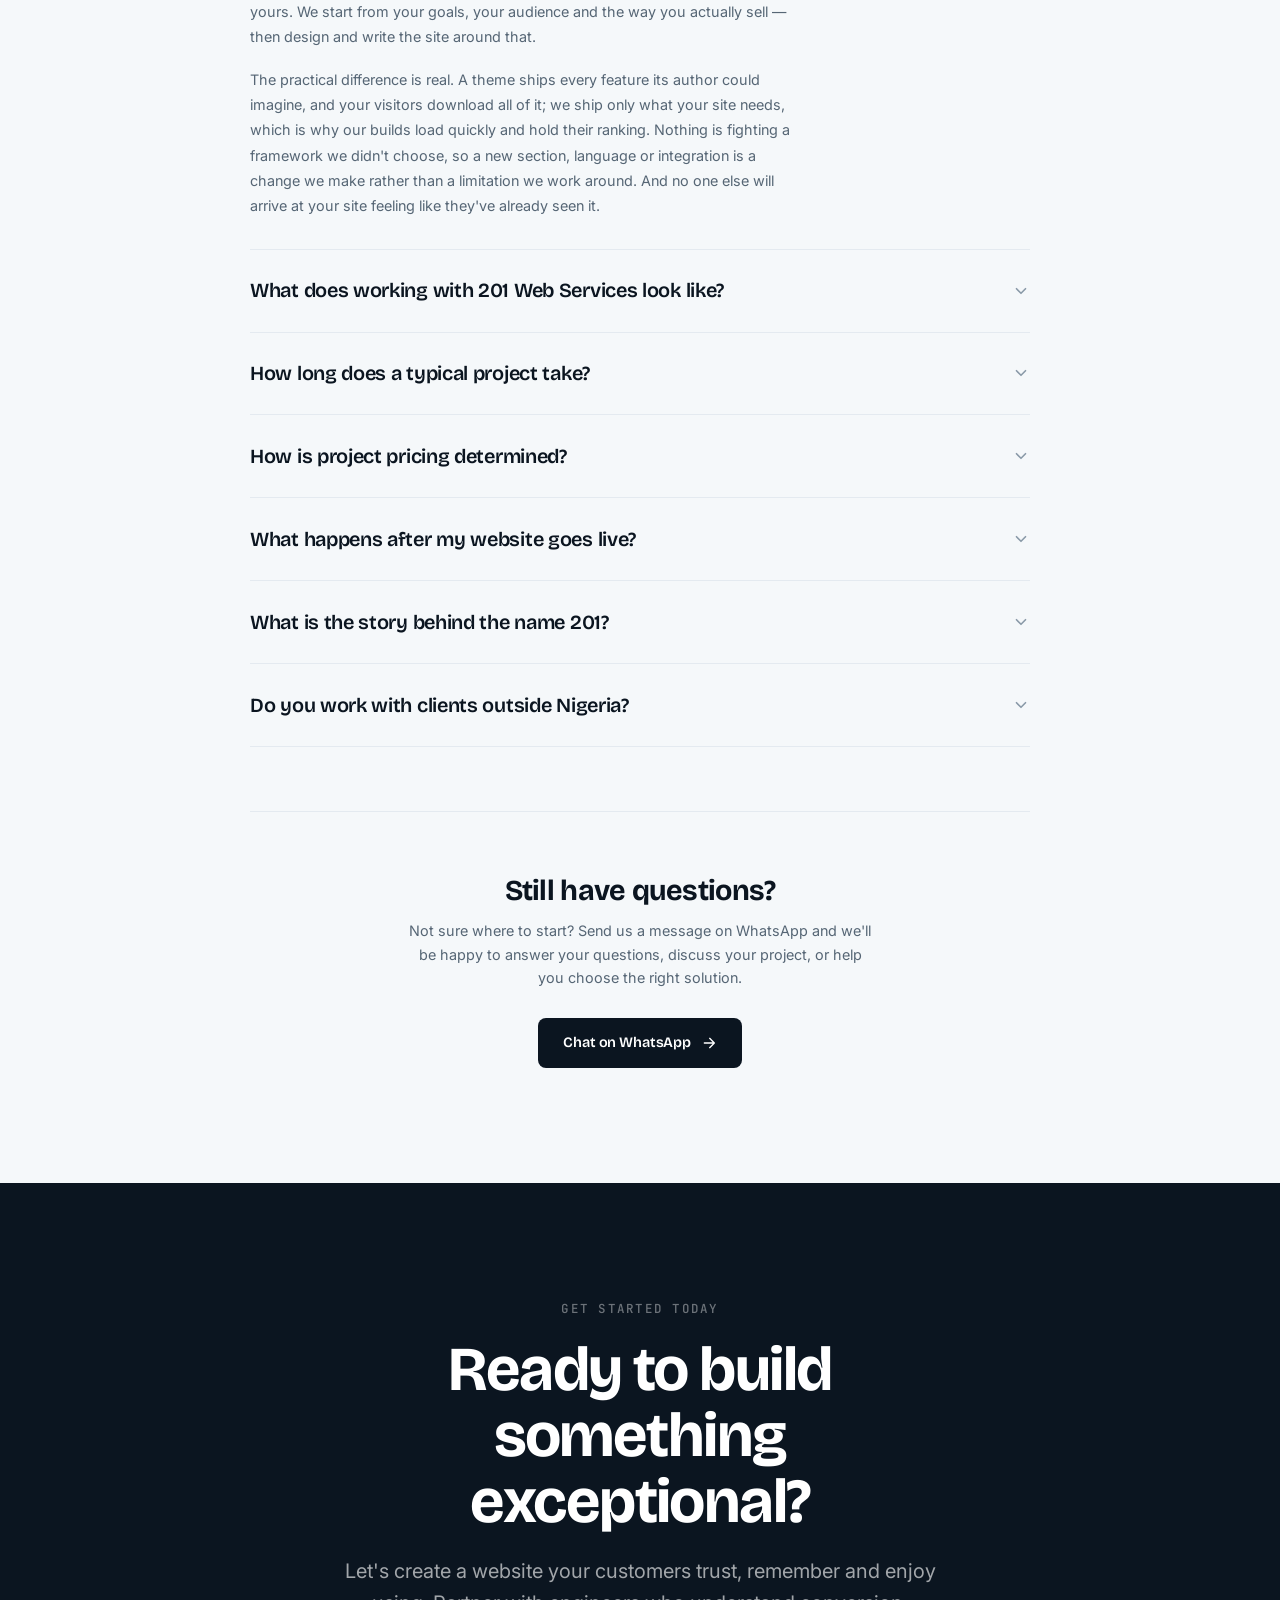
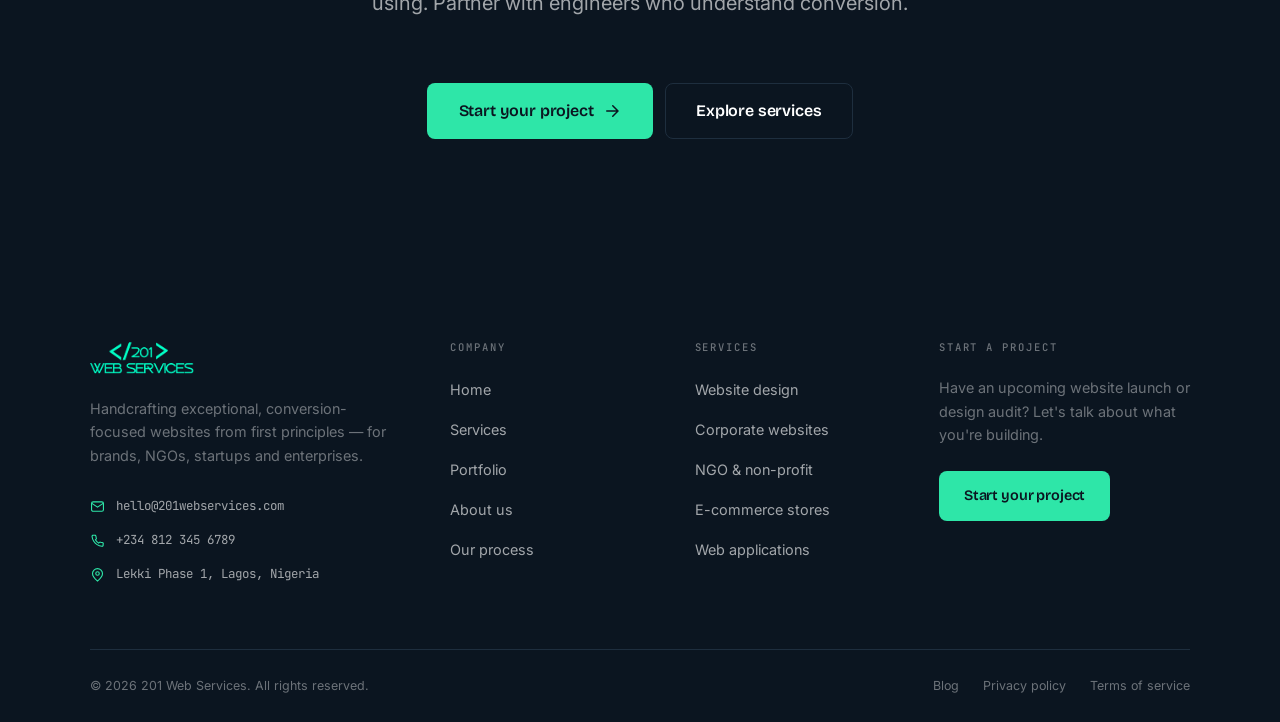
==== commit d6684543: "Add OTL Offshore and TradeSquare to portfolio as first two projects Both cards appear at the top of " ====
--- a/index.html
+++ b/index.html
@@ -189,6 +189,56 @@
         <button class="work-card" type="button"
                 aria-haspopup="dialog"
                 data-preview
+                data-slug="otl-offshore"
+                data-name="OTL Offshore"
+                data-industry="Engineering &amp; Energy"
+                data-desc="A corporate platform for a leading subsea engineering firm operating across the offshore energy sector."
+                data-domain="otloffshore.com"
+                data-url="https://otloffshore.com"
+                data-tech="Custom Build • Performance SEO • Netlify"
+                data-full="assets/work/otl-offshore.webp">
+          <span class="work-card__shot">
+            <img src="assets/work/otl-offshore-card.webp" alt="OTL Offshore homepage" width="900" height="562" loading="lazy" decoding="async">
+          </span>
+          <span class="work-card__body">
+            <span class="work-card__industry">Engineering &amp; Energy</span>
+            <span class="work-card__name">OTL Offshore</span>
+            <span class="work-card__desc">A corporate platform for a leading subsea engineering firm operating across the offshore energy sector.</span>
+            <span class="work-card__cta">
+              Preview project
+              <svg viewBox="0 0 24 24" aria-hidden="true"><use href="#i-arrow-right"/></svg>
+            </span>
+          </span>
+        </button>
+
+        <button class="work-card" type="button"
+                aria-haspopup="dialog"
+                data-preview
+                data-slug="tradesquare"
+                data-name="TradeSquare"
+                data-industry="Fintech &amp; Trading"
+                data-desc="A feature-rich crypto and forex trading platform built for speed, transparency, and global reach."
+                data-domain="tradesquare.io"
+                data-url="https://tradesquare.io"
+                data-tech="Custom Build • Web Application • Performance SEO"
+                data-full="assets/work/tradesquare.webp">
+          <span class="work-card__shot">
+            <img src="assets/work/tradesquare-card.webp" alt="TradeSquare homepage" width="900" height="562" loading="lazy" decoding="async">
+          </span>
+          <span class="work-card__body">
+            <span class="work-card__industry">Fintech &amp; Trading</span>
+            <span class="work-card__name">TradeSquare</span>
+            <span class="work-card__desc">A feature-rich crypto and forex trading platform built for speed, transparency, and global reach.</span>
+            <span class="work-card__cta">
+              Preview project
+              <svg viewBox="0 0 24 24" aria-hidden="true"><use href="#i-arrow-right"/></svg>
+            </span>
+          </span>
+        </button>
+
+        <button class="work-card" type="button"
+                aria-haspopup="dialog"
+                data-preview
                 data-slug="eniebi-foundation"
                 data-name="Eniebi Foundation"
                 data-industry="NGO Website"
